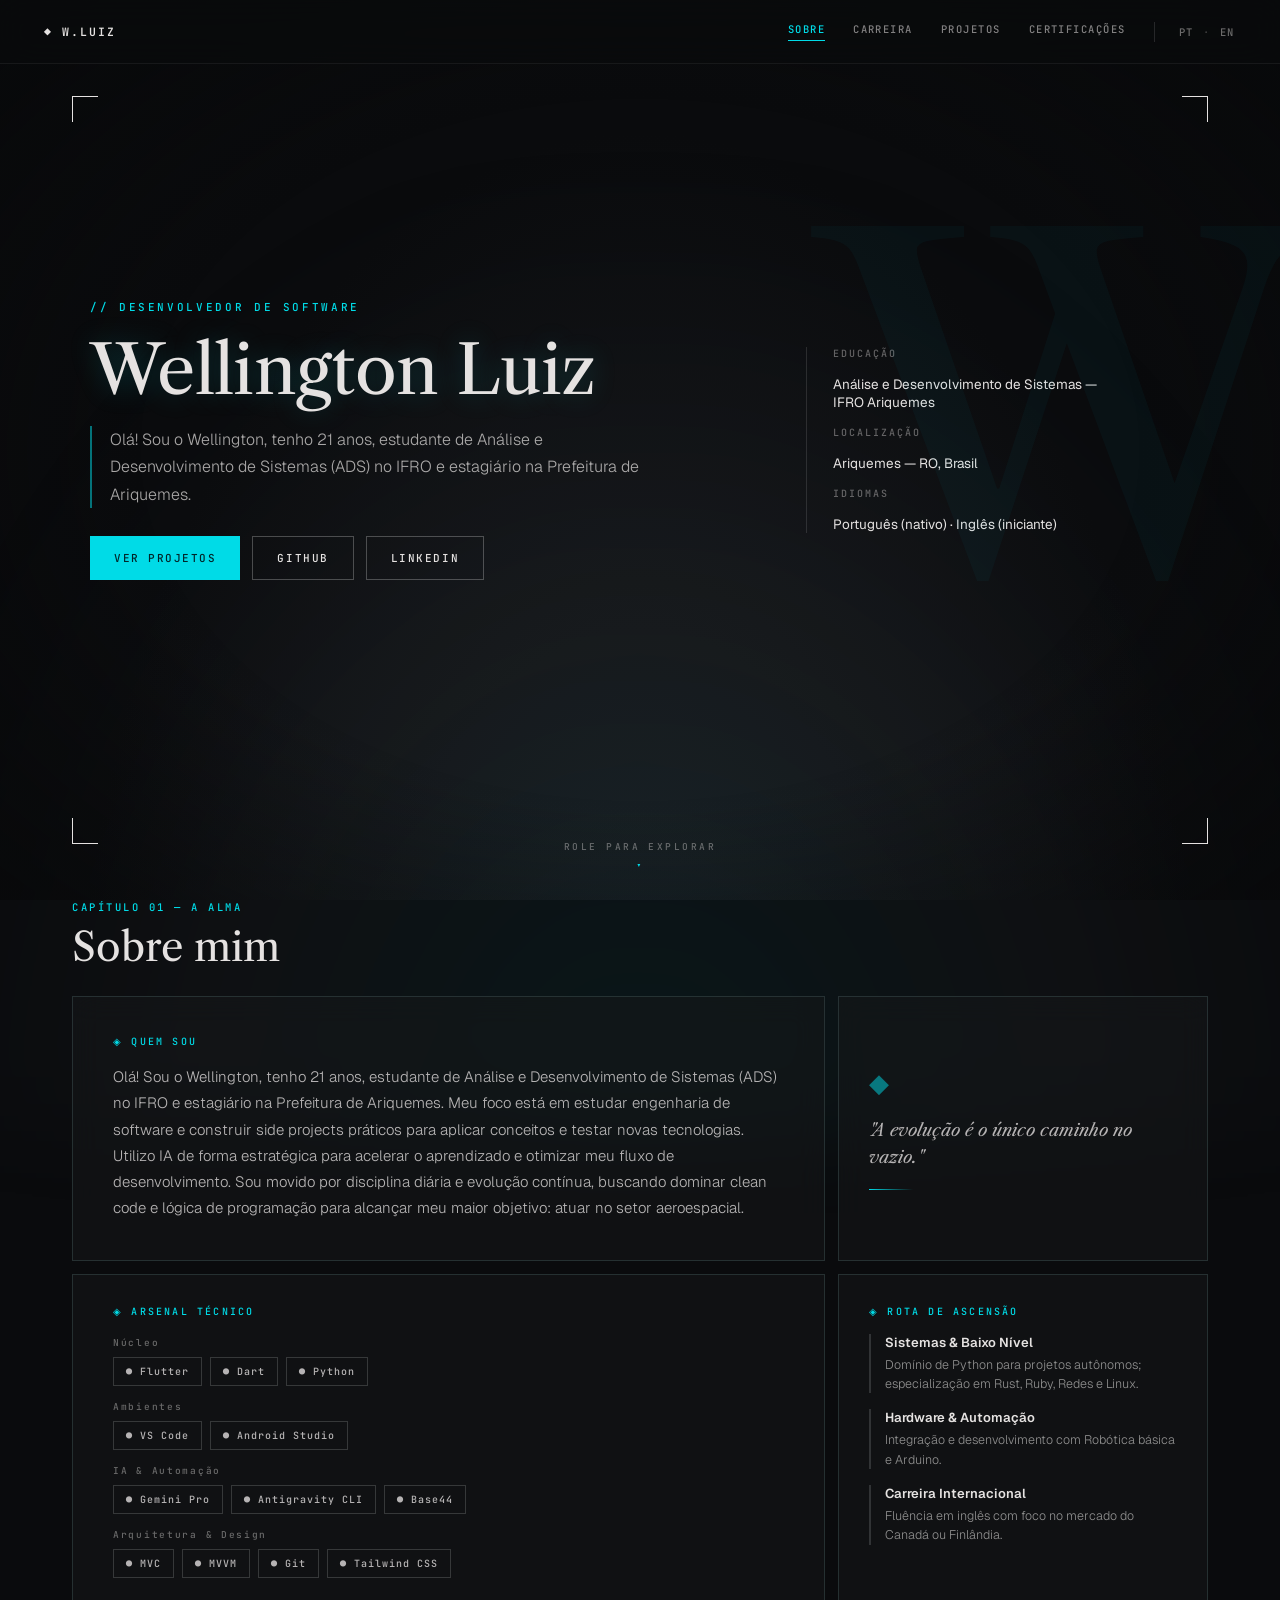
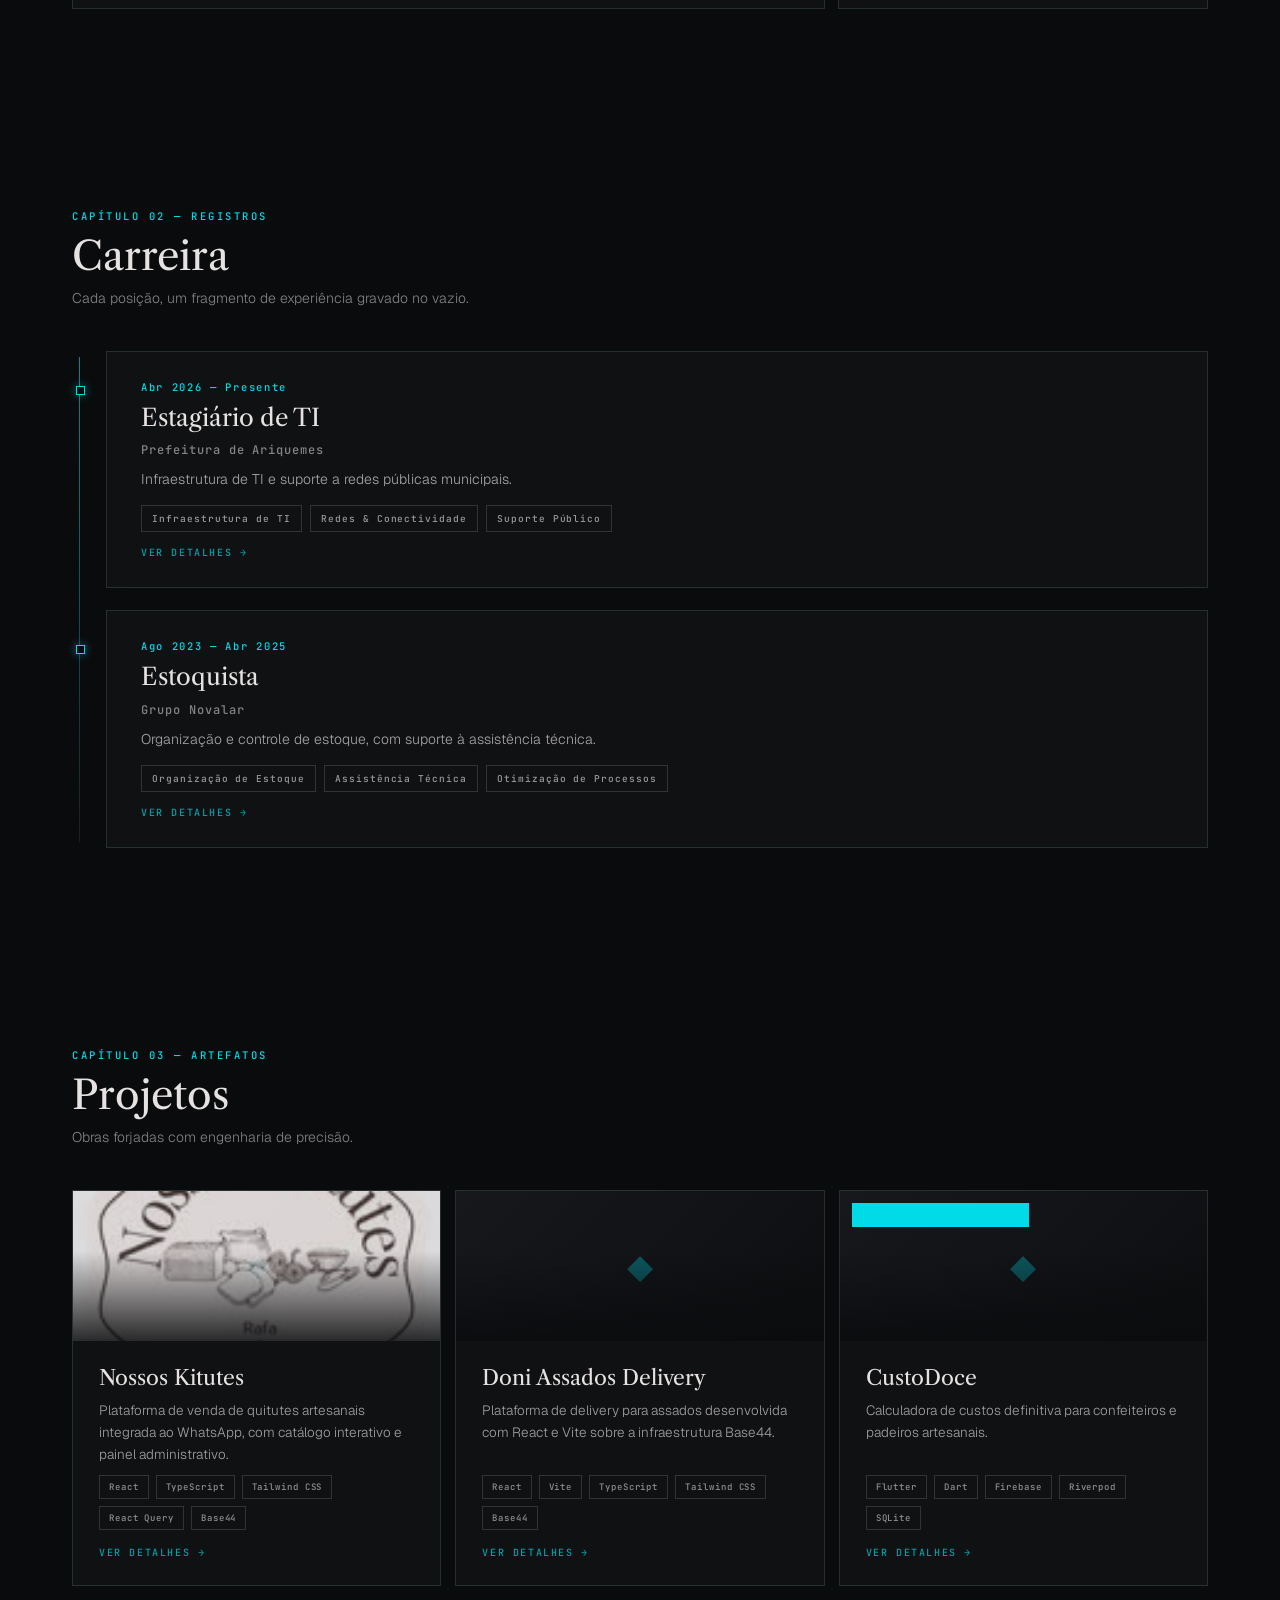
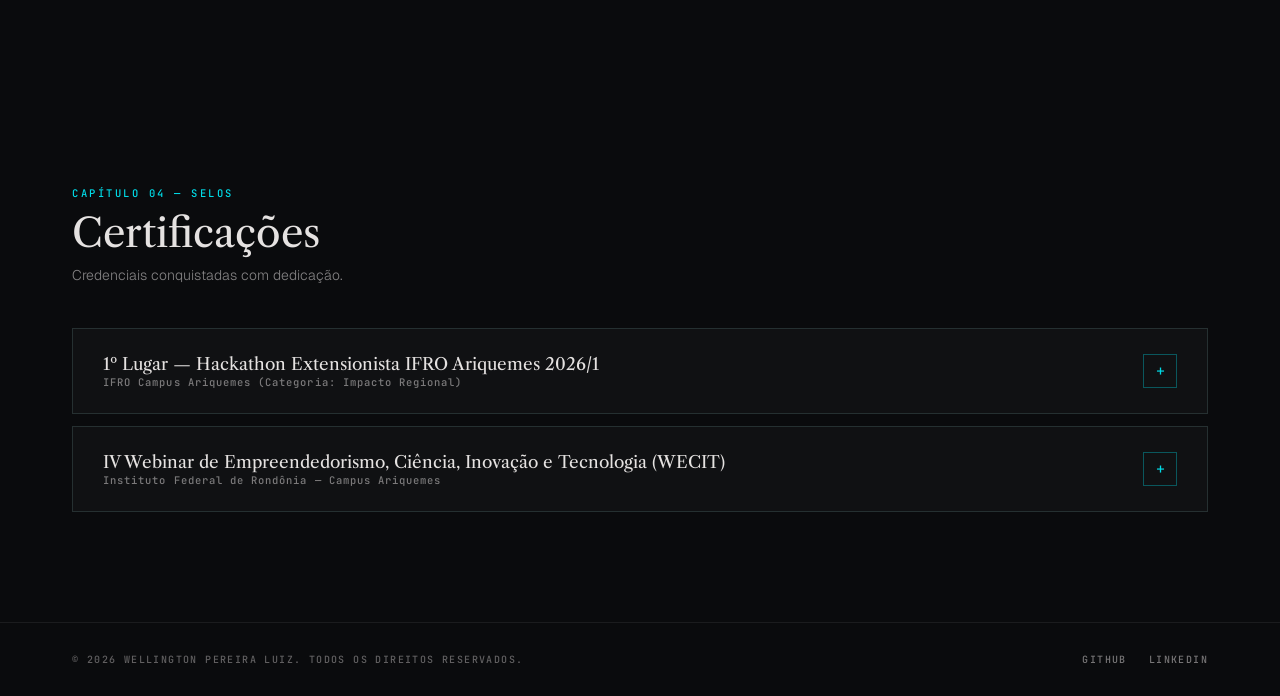
==== index.html @ 0a5db2ce "Add portfolio site" ====
<!DOCTYPE html>
<html lang="pt-BR">
<head>
<meta charset="UTF-8">
<meta name="viewport" content="width=device-width, initial-scale=1.0">
<title>Wellington Luiz — Desenvolvedor de Software</title>
<meta name="description" content="Portfólio de Wellington Luiz, desenvolvedor de software.">
<link rel="icon" href="data:,">
<link rel="preconnect" href="https://fonts.googleapis.com">
<link rel="preconnect" href="https://fonts.gstatic.com" crossorigin>
<link href="https://fonts.googleapis.com/css2?family=Libre+Caslon+Text:ital,wght@0,400;0,700;1,400&family=Geist:wght@300;400;500;600&family=JetBrains+Mono:wght@400;500;600&display=swap" rel="stylesheet">
<link rel="stylesheet" href="css/style.css">
</head>
<body>

<!-- atmospheric fixed layers -->
<div class="bg-base" aria-hidden="true"></div>
<div class="bg-fog" id="fogLayer" aria-hidden="true"></div>
<div class="bg-embers" id="embersLayer" aria-hidden="true"></div>
<div class="bg-vignette" aria-hidden="true"></div>

<!-- app root: navbar + sections + footer, rebuilt on lang/data change -->
<div id="app"></div>

<!-- modal (rendered on demand) -->
<div id="modalRoot"></div>

<!-- forge admin overlay (rendered when #forge route is active) -->
<div id="forgeRoot"></div>

<!-- toast -->
<div id="toastRoot"></div>

<script src="js/app.js"></script>
</body>
</html>
---- css/style.css ----
:root {
  --bg: #0a0b0d;
  --bg-alt: #1b1e22;
  --panel: rgba(22, 24, 27, .55);
  --panel-border: rgba(58, 73, 75, .55);
  --text: #e5e2e1;
  --cyan: #00dbe7;
  --cyan-light: #74f5ff;
  --cyan-ink: #00262a;
  --pink: #ff4a8d;
  --font-serif: 'Libre Caslon Text', serif;
  --font-sans: 'Geist', system-ui, sans-serif;
  --font-mono: 'JetBrains Mono', monospace;
}

* { box-sizing: border-box; }

html { background: var(--bg); }

body {
  margin: 0;
  background: var(--bg);
  font-family: var(--font-sans);
  color: var(--text);
  position: relative;
  min-height: 100vh;
  overflow-x: hidden;
}

a { color: var(--cyan); }
a:hover { color: var(--cyan-light); }

::selection { background: rgba(0, 219, 231, .25); }

::-webkit-scrollbar { width: 10px; }
::-webkit-scrollbar-track { background: var(--bg); }
::-webkit-scrollbar-thumb { background: #2a2d31; }
::-webkit-scrollbar-thumb:hover { background: var(--cyan); }

/* ── keyframes ── */
@keyframes emberRise {
  0% { transform: translateY(0); opacity: 0; }
  10% { opacity: .9; }
  100% { transform: translateY(-110vh); opacity: 0; }
}
@keyframes fogDrift {
  0% { transform: translateX(-4%); }
  100% { transform: translateX(4%); }
}
@keyframes bob {
  0%, 100% { transform: translateY(0); }
  50% { transform: translateY(7px); }
}
@keyframes overlayIn { from { opacity: 0; } to { opacity: 1; } }
@keyframes modalIn {
  0% { opacity: 0; transform: translateY(34px) scale(.965); filter: blur(10px); }
  100% { opacity: 1; transform: translateY(0) scale(1); filter: blur(0); }
}
@keyframes modalLineGrow { from { width: 0; } to { width: 64px; } }

@keyframes revealIn {
  from { opacity: 0; transform: translateY(38px) scale(.985); filter: blur(7px); }
  to { opacity: 1; transform: translateY(0) scale(1); filter: blur(0); }
}

/* ── atmospheric layers ── */
.bg-base {
  position: fixed; inset: 0; z-index: 0; pointer-events: none;
  background: radial-gradient(ellipse at 50% 120%, var(--bg-alt) 0%, var(--bg) 62%);
}
.bg-fog {
  position: fixed; left: -10%; right: -10%; bottom: -42%; height: 72%; z-index: 0;
  background: radial-gradient(ellipse at 50% 100%, rgba(0,219,231,.11) 0%, rgba(120,130,140,.09) 40%, transparent 75%);
  filter: blur(32px); pointer-events: none; opacity: .55;
  animation: fogDrift 15s ease-in-out infinite alternate;
  transition: transform 1.6s cubic-bezier(.22,1,.36,1), opacity 1.6s ease;
  will-change: transform;
}
.bg-fog.surge { transform: translateY(-46%) scaleY(1.5); }
.bg-embers { position: fixed; inset: 0; z-index: 0; pointer-events: none; }
.ember {
  position: absolute; bottom: -4px; border-radius: 50%; opacity: 0;
  animation-name: emberRise; animation-timing-function: linear; animation-iteration-count: infinite;
}
.bg-vignette {
  position: fixed; inset: 0; z-index: 0; pointer-events: none;
  background: radial-gradient(ellipse at 50% 50%, transparent 55%, rgba(6,7,8,.55) 100%);
}

/* ── navbar ── */
.navbar {
  position: fixed; top: 0; left: 0; right: 0; height: 64px; z-index: 40;
  display: flex; align-items: center; justify-content: space-between;
  padding: 0 44px; background: rgba(10,11,13,.65);
  backdrop-filter: blur(16px); -webkit-backdrop-filter: blur(16px);
  border-bottom: 1px solid rgba(255,255,255,.06);
}
.navbar-brand {
  display: flex; align-items: center; gap: 9px;
  font: 600 11.5px var(--font-mono); letter-spacing: .18em; color: var(--text); cursor: pointer;
  background: none; border: none; padding: 0;
}
.navbar-right { display: flex; align-items: center; gap: 28px; }
.navbar-nav { display: flex; align-items: center; gap: 28px; list-style: none; margin: 0; padding: 0; }
.navbar-nav a {
  cursor: pointer; font: 500 10.5px var(--font-mono); letter-spacing: .14em;
  text-decoration: none; padding-bottom: 4px; transition: color .3s ease;
  color: rgba(229,226,225,.55); border-bottom: 1px solid transparent;
  background: none; border-left: none; border-right: none; border-top: none;
}
.navbar-nav a.active { color: var(--cyan); border-bottom: 1px solid var(--cyan); }
.navbar-lang {
  display: flex; align-items: center; gap: 8px; font: 500 10.5px var(--font-mono);
  letter-spacing: .1em; border-left: 1px solid rgba(255,255,255,.12); padding-left: 22px;
}
.navbar-lang button {
  cursor: pointer; padding: 3px 2px; color: rgba(229,226,225,.45);
  background: none; border: none; font: 500 10.5px var(--font-mono); letter-spacing: .1em;
}
.navbar-lang button.active { color: var(--cyan); }
.navbar-lang span { color: rgba(229,226,225,.25); }

section { position: relative; z-index: 1; }

/* ── hero ── */
.hero {
  min-height: 100vh; display: flex; align-items: center; justify-content: center;
  gap: 70px; padding: 110px clamp(24px, 5vw, 72px) 130px; box-sizing: border-box;
  position: relative; flex-wrap: wrap;
}
.hero-watermark {
  position: absolute; top: 50%; right: -40px; transform: translateY(-58%);
  font: 400 460px/1 var(--font-serif); color: rgba(0,219,231,.035);
  pointer-events: none; user-select: none;
}
.corner { position: absolute; width: 26px; height: 26px; pointer-events: none; border-color: rgba(0,219,231,.35); }
.corner-tl { top: 96px; left: 72px; border-top: 1px solid; border-left: 1px solid; }
.corner-tr { top: 96px; right: 72px; border-top: 1px solid; border-right: 1px solid; }
.corner-bl { bottom: 56px; left: 72px; border-bottom: 1px solid; border-left: 1px solid; }
.corner-br { bottom: 56px; right: 72px; border-bottom: 1px solid; border-right: 1px solid; }

.hero-content {
  display: flex; align-items: center; gap: 56px; flex-wrap: wrap;
  width: 100%; max-width: 1100px; margin: 0 auto;
}
.hero-main { flex: 1 1 480px; min-width: min(480px, 100%); max-width: 660px; display: flex; flex-direction: column; gap: 20px; }
.hero-kicker { font: 500 11px var(--font-mono); letter-spacing: .24em; color: var(--cyan); }
.hero-name {
  font: 400 clamp(44px, 6vw, 68px)/1.06 var(--font-serif); color: var(--text);
  letter-spacing: -.01em; text-shadow: 0 0 28px rgba(0,219,231,.22);
}
.hero-bio {
  font: 300 16px/1.7 var(--font-sans); color: rgba(229,226,225,.72);
  border-left: 2px solid rgba(0,219,231,.5); padding-left: 18px; max-width: 560px;
}
.hero-cta { display: flex; gap: 12px; margin-top: 8px; flex-wrap: wrap; }
.btn-solid {
  cursor: pointer; font: 500 11px var(--font-mono); letter-spacing: .14em;
  color: var(--cyan-ink); background: var(--cyan); padding: 14px 24px;
  transition: box-shadow .3s ease; border: none;
}
.btn-solid:hover { box-shadow: 0 0 22px rgba(0,219,231,.45); }
.btn-outline {
  font: 500 11px var(--font-mono); letter-spacing: .14em; color: var(--text);
  border: 1px solid rgba(255,255,255,.25); padding: 14px 24px; text-decoration: none;
  transition: border-color .3s ease, color .3s ease; display: inline-block;
}
.btn-outline:hover { border-color: var(--cyan); color: var(--cyan); }

.hero-panel {
  flex: 1 1 240px; min-width: 240px; max-width: 320px; display: flex; flex-direction: column;
  gap: 15px; border-left: 1px solid rgba(255,255,255,.12); padding-left: 26px;
}
.hero-panel-label { font: 500 10px var(--font-mono); letter-spacing: .2em; color: rgba(229,226,225,.4); }
.hero-panel-value { font: 400 13.5px var(--font-sans); color: var(--text); }

.scroll-hint {
  position: absolute; bottom: 28px; left: 50%; transform: translateX(-50%);
  display: flex; flex-direction: column; align-items: center; gap: 6px;
  font: 500 9.5px var(--font-mono); letter-spacing: .26em; color: rgba(229,226,225,.4);
}
.scroll-hint .arrow { color: var(--cyan); animation: bob 2.2s ease-in-out infinite; }

/* ── section headers ── */
.section-inner { padding: 90px 72px 110px; max-width: 1280px; margin: 0 auto; box-sizing: border-box; }
.about-inner { padding: 0 72px 110px; max-width: 1280px; margin: 0 auto; box-sizing: border-box; }
.section-head { margin-bottom: 44px; display: flex; flex-direction: column; gap: 10px; }
.about-head { margin-bottom: 26px; display: flex; flex-direction: column; gap: 10px; }
.section-kicker { font: 500 10.5px var(--font-mono); letter-spacing: .24em; color: var(--cyan); }
.section-title { font: 400 40px/1.15 var(--font-serif); color: var(--text); }
.section-sub { font: 300 14px var(--font-sans); color: rgba(229,226,225,.55); }

/* ── about bento ── */
.bento {
  display: grid; grid-template-columns: repeat(3, 1fr); grid-auto-rows: auto; gap: 13px;
}
.card {
  background: var(--panel); backdrop-filter: blur(14px); border: 1px solid var(--panel-border);
  transition: border-color .4s ease;
}
.card:hover { border-color: rgba(0,219,231,.5); }
.card-bio { grid-column: 1 / 3; grid-row: 1 / 3; padding: 38px 40px; display: flex; flex-direction: column; gap: 16px; }
.card-quote { grid-row: 1 / 3; padding: 28px 30px; display: flex; flex-direction: column; justify-content: center; gap: 18px; }
.card-stack { grid-column: 1 / 3; padding: 30px 40px; display: flex; flex-direction: column; gap: 18px; }
.card-roadmap { padding: 30px; display: flex; flex-direction: column; gap: 16px; }
.card-label { font: 500 10px var(--font-mono); letter-spacing: .22em; color: var(--cyan); }
.card-bio-text { font: 300 15px/1.75 var(--font-sans); color: rgba(229,226,225,.78); }
.quote-mark { font: 400 26px var(--font-serif); color: rgba(0,219,231,.5); }
.quote-text { font: italic 400 17px/1.6 var(--font-serif); color: rgba(229,226,225,.78); }
.quote-line { width: 44px; height: 1px; background: linear-gradient(90deg, var(--cyan), transparent); }

.stack-groups { display: flex; flex-direction: column; gap: 14px; }
.stack-group { display: flex; flex-direction: column; gap: 8px; }
.stack-group-title { font: 500 9.5px var(--font-mono); letter-spacing: .18em; color: rgba(229,226,225,.42); }
.stack-items { display: flex; flex-wrap: wrap; gap: 8px; }
.stack-chip {
  font: 500 10px var(--font-mono); letter-spacing: .1em; color: rgba(229,226,225,.78);
  border: 1px solid rgba(255,255,255,.16); padding: 7px 12px; transition: border-color .3s ease, color .3s ease;
}
.stack-chip:hover { border-color: var(--cyan); color: var(--cyan); }

.roadmap-item { border-left: 2px solid rgba(255,255,255,.14); padding-left: 14px; display: flex; flex-direction: column; gap: 4px; }
.roadmap-title { font: 600 13px var(--font-sans); color: var(--text); }
.roadmap-desc { font: 300 12.5px/1.55 var(--font-sans); color: rgba(229,226,225,.6); }

/* ── carreira ── */
.timeline { position: relative; padding-left: 34px; display: flex; flex-direction: column; gap: 22px; }
.timeline-line {
  position: absolute; left: 7px; top: 6px; bottom: 6px; width: 1px;
  background: linear-gradient(to bottom, rgba(0,219,231,.6), rgba(255,255,255,.08));
}
.job-card {
  position: relative; cursor: pointer; background: var(--panel); backdrop-filter: blur(14px);
  border: 1px solid var(--panel-border); padding: 28px 34px; display: flex; flex-direction: column; gap: 10px;
  transition: border-color .4s ease, transform .4s ease;
}
.job-card:hover { border-color: rgba(0,219,231,.6); transform: translateX(6px); }
.job-dot {
  position: absolute; left: -31px; top: 34px; width: 9px; height: 9px; background: var(--bg);
  border: 1px solid var(--cyan); box-shadow: 0 0 10px rgba(0,219,231,.5);
}
.job-period { font: 500 10.5px var(--font-mono); letter-spacing: .16em; color: var(--cyan); }
.job-role { font: 400 24px/1.2 var(--font-serif); color: var(--text); }
.job-company { font: 500 12px var(--font-mono); letter-spacing: .08em; color: rgba(229,226,225,.55); }
.job-short { font: 300 14px/1.65 var(--font-sans); color: rgba(229,226,225,.7); max-width: 720px; }
.chip-row { display: flex; flex-wrap: wrap; gap: 8px; margin-top: 4px; }
.chip {
  font: 500 9.5px var(--font-mono); letter-spacing: .1em; color: rgba(229,226,225,.65);
  border: 1px solid rgba(255,255,255,.14); padding: 6px 10px;
}
.view-details { font: 500 10px var(--font-mono); letter-spacing: .16em; color: rgba(0,219,231,.7); margin-top: 4px; }

/* ── projetos ── */
.project-grid { display: grid; grid-template-columns: repeat(auto-fit, minmax(300px, 1fr)); gap: 14px; }
.project-card {
  cursor: pointer; background: var(--panel); backdrop-filter: blur(14px); border: 1px solid var(--panel-border);
  display: flex; flex-direction: column; overflow: hidden; transition: border-color .4s ease, transform .4s ease;
}
.project-card:hover { border-color: rgba(0,219,231,.6); transform: translateY(-5px); }
.project-banner {
  position: relative; height: 150px; overflow: hidden;
  background: linear-gradient(135deg, #16181c 0%, #0d0e10 100%);
}
.project-banner-glyph {
  position: absolute; inset: 0; display: flex; align-items: center; justify-content: center;
  font: 400 34px var(--font-serif); color: rgba(0,219,231,.35);
}
.project-banner img { position: absolute; inset: 0; width: 100%; height: 100%; object-fit: cover; opacity: .85; filter: saturate(.85); }
.project-banner-shade { position: absolute; inset: 0; background: linear-gradient(to top, rgba(10,11,13,.85), transparent 60%); }
.project-badge {
  position: absolute; top: 12px; left: 12px; font: 600 9px var(--font-mono); letter-spacing: .14em;
  color: var(--cyan-ink); background: var(--cyan); padding: 6px 10px;
}
.project-body { padding: 24px 26px 26px; display: flex; flex-direction: column; gap: 10px; flex: 1; }
.project-title { font: 400 21px/1.2 var(--font-serif); color: var(--text); }
.project-short { font: 300 13.5px/1.6 var(--font-sans); color: rgba(229,226,225,.68); flex: 1; }
.project-tags { display: flex; flex-wrap: wrap; gap: 7px; }
.tag { font: 500 9px var(--font-mono); letter-spacing: .1em; color: rgba(229,226,225,.6); border: 1px solid rgba(255,255,255,.14); padding: 5px 9px; }
.project-body .view-details { margin-top: 6px; }

/* ── certificações ── */
.cert-list { display: flex; flex-direction: column; gap: 12px; }
.cert-card {
  position: relative; background: var(--panel); backdrop-filter: blur(14px);
  transition: border-color .5s ease, box-shadow .5s ease;
  border: 1px solid var(--panel-border);
}
.cert-card:hover { border-color: rgba(0,219,231,.5); }
.cert-card.open { border-color: rgba(0,219,231,.4); box-shadow: 0 0 26px rgba(0,219,231,.06); }
.cert-topline {
  position: absolute; top: 0; left: 0; right: 0; height: 1px;
  background: linear-gradient(90deg, transparent, rgba(0,219,231,.7), transparent);
  transition: opacity .6s ease; opacity: 0;
}
.cert-card.open .cert-topline { opacity: 1; }
.cert-head { cursor: pointer; display: flex; align-items: center; justify-content: space-between; gap: 20px; padding: 24px 30px; }
.cert-name { font: 400 17px/1.3 var(--font-serif); color: var(--text); transition: color .4s ease; }
.cert-card.open .cert-name { color: var(--cyan-light); }
.cert-issuer { font: 500 10.5px var(--font-mono); letter-spacing: .1em; color: rgba(229,226,225,.5); }
.cert-chev {
  flex: none; width: 34px; height: 34px; display: flex; align-items: center; justify-content: center;
  border: 1px solid rgba(0,219,231,.35); font: 400 15px var(--font-mono); color: var(--cyan);
  transition: transform .55s cubic-bezier(.22,1,.36,1), background .4s ease, box-shadow .4s ease;
}
.cert-card.open .cert-chev { transform: rotate(135deg); background: rgba(0,219,231,.14); box-shadow: 0 0 14px rgba(0,219,231,.3); }
.cert-collapse { overflow: hidden; max-height: 0; transition: max-height 1.15s cubic-bezier(.16,1,.3,1); }
.cert-body {
  padding: 2px 30px 24px; display: flex; flex-direction: column; gap: 14px;
  opacity: 0; transform: translateY(-22px); filter: blur(6px);
  transition: opacity .9s ease .3s, transform .9s cubic-bezier(.22,1,.36,1) .3s, filter .9s ease .3s;
}
.cert-card.open .cert-body { opacity: 1; transform: translateY(0); filter: blur(0); }
.cert-line {
  height: 1px; width: 0%; background: linear-gradient(90deg, rgba(0,219,231,.45), transparent);
  transition: width 1.2s cubic-bezier(.22,1,.36,1) .35s;
}
.cert-card.open .cert-line { width: 100%; }
.cert-desc { font: 300 13.5px/1.7 var(--font-sans); color: rgba(229,226,225,.72); max-width: 760px; }
.cert-metas {
  display: grid; grid-template-columns: repeat(auto-fit, minmax(160px, 1fr)); gap: 12px;
  border-top: 1px solid rgba(255,255,255,.08); padding-top: 14px;
}
.cert-meta { display: flex; flex-direction: column; gap: 4px; }
.cert-meta-label { font: 500 9px var(--font-mono); letter-spacing: .18em; color: rgba(229,226,225,.4); }
.cert-meta-value { font: 400 13px var(--font-sans); color: var(--text); }
.cert-links { display: flex; flex-wrap: wrap; gap: 10px; }
.cert-link {
  font: 500 10px var(--font-mono); letter-spacing: .12em; color: var(--text);
  border: 1px solid rgba(255,255,255,.22); padding: 10px 16px; text-decoration: none;
  transition: border-color .3s ease, color .3s ease;
}
.cert-link:hover { border-color: var(--cyan); color: var(--cyan); }

/* ── footer ── */
.site-footer {
  position: relative; z-index: 1; border-top: 1px solid rgba(255,255,255,.07);
  padding: 30px 72px; display: flex; align-items: center; justify-content: space-between;
  flex-wrap: wrap; gap: 14px;
}
.footer-copy { font: 500 10px var(--font-mono); letter-spacing: .14em; color: rgba(229,226,225,.4); }
.footer-links { display: flex; gap: 22px; }
.footer-links a { font: 500 10px var(--font-mono); letter-spacing: .14em; color: rgba(229,226,225,.5); text-decoration: none; }
.footer-links a:hover { color: var(--cyan); }

/* ── data-reveal ── */
[data-reveal] { opacity: 0; transform: translateY(38px) scale(.985); filter: blur(7px); }
[data-reveal].revealed-instant { opacity: 1; transform: none; filter: none; }
[data-reveal].revealed {
  opacity: 1; transform: translateY(0) scale(1); filter: blur(0);
  transition: opacity 1s ease var(--rv-delay, 0ms), transform 1.1s cubic-bezier(.22,1,.36,1) var(--rv-delay, 0ms), filter 1s ease var(--rv-delay, 0ms);
}

/* ── modal ── */
.modal-overlay {
  position: fixed; inset: 0; z-index: 60; background: rgba(5,6,7,.82);
  backdrop-filter: blur(10px); display: flex; align-items: center; justify-content: center;
  padding: 40px; animation: overlayIn .45s ease both;
}
.modal-box {
  position: relative; width: 640px; max-width: 92vw; max-height: 82vh; overflow: auto;
  background: linear-gradient(to bottom, #12151a 0%, #0e1013 100%); border: 1px solid rgba(0,219,231,.35);
  box-shadow: 0 30px 80px rgba(0,0,0,.6), 0 0 60px rgba(0,219,231,.08);
  padding: 44px 48px; display: flex; flex-direction: column; gap: 18px;
  animation: modalIn .55s cubic-bezier(.22,1,.36,1) both;
}
.modal-topline { position: absolute; top: 0; left: 0; right: 0; height: 1px; background: linear-gradient(90deg, transparent, rgba(0,219,231,.7), transparent); }
.modal-corner { position: absolute; width: 18px; height: 18px; pointer-events: none; border-color: rgba(0,219,231,.4); }
.modal-corner-tl { top: 14px; left: 14px; border-top: 1px solid; border-left: 1px solid; }
.modal-corner-br { bottom: 14px; right: 14px; border-bottom: 1px solid; border-right: 1px solid; }
.modal-close {
  position: absolute; top: 14px; right: 14px; cursor: pointer; font: 500 10px var(--font-mono);
  letter-spacing: .14em; color: rgba(229,226,225,.5); border: 1px solid rgba(255,255,255,.14);
  padding: 8px 12px; display: flex; align-items: center; gap: 7px;
  transition: border-color .3s ease, color .3s ease, box-shadow .3s ease; background: rgba(10,11,13,.5);
}
.modal-close:hover { border-color: var(--cyan); color: var(--cyan); box-shadow: 0 0 14px rgba(0,219,231,.25); }
.modal-kicker { font: 500 10px var(--font-mono); letter-spacing: .22em; color: var(--cyan); }
.modal-title { font: 400 30px/1.15 var(--font-serif); color: var(--text); }
.modal-line { height: 1px; background: linear-gradient(90deg, var(--cyan), transparent); animation: modalLineGrow .9s cubic-bezier(.22,1,.36,1) .25s both; }
.modal-sub { font: 500 12px var(--font-mono); letter-spacing: .1em; color: rgba(229,226,225,.55); }
.modal-chips { display: flex; flex-wrap: wrap; gap: 8px; }
.modal-desc { font: 300 14.5px/1.75 var(--font-sans); color: rgba(229,226,225,.75); }
.modal-links { display: flex; flex-wrap: wrap; gap: 12px; margin-top: 6px; }
.modal-link {
  font: 500 10.5px var(--font-mono); letter-spacing: .14em; text-decoration: none; padding: 13px 22px;
  transition: box-shadow .3s ease, border-color .3s ease, color .3s ease;
}
.modal-link:hover { box-shadow: 0 0 20px rgba(0,219,231,.35); border-color: var(--cyan) !important; }
.modal-link.primary { color: var(--cyan-ink); background: var(--cyan); border: 1px solid var(--cyan); }
.modal-link.secondary { color: var(--text); background: transparent; border: 1px solid rgba(255,255,255,.25); }

/* ── forge ── */
.forge-overlay { position: fixed; inset: 0; z-index: 100; background: var(--bg); overflow: auto; }
.forge-gate {
  min-height: 100vh; display: flex; align-items: center; justify-content: center;
  background: radial-gradient(ellipse at 50% 120%, var(--bg-alt) 0%, var(--bg) 62%);
}
.forge-gate-box {
  width: 380px; background: rgba(22,24,27,.7); backdrop-filter: blur(16px);
  border: 1px solid rgba(0,219,231,.4); padding: 44px 40px; display: flex; flex-direction: column; gap: 18px;
  box-shadow: 0 0 40px rgba(0,219,231,.08);
}
.forge-kicker { font: 500 11px var(--font-mono); letter-spacing: .28em; color: var(--cyan); }
.forge-title { font: 400 24px var(--font-serif); color: var(--text); }
.forge-hint { font: 300 12.5px/1.6 var(--font-sans); color: rgba(229,226,225,.55); }
.forge-input, .forge-textarea {
  background: #131518; border: 1px solid rgba(255,255,255,.18); color: var(--text);
  padding: 13px 14px; font: 500 13px var(--font-mono); outline: none; width: 100%; box-sizing: border-box;
}
.forge-error { font: 500 11px var(--font-mono); color: var(--pink); }
.forge-btn-solid {
  cursor: pointer; text-align: center; font: 500 11px var(--font-mono); letter-spacing: .16em;
  color: var(--cyan-ink); background: var(--cyan); padding: 13px; border: none;
}
.forge-btn-solid:hover { box-shadow: 0 0 18px rgba(0,219,231,.45); }
.forge-btn-ghost {
  cursor: pointer; text-align: center; font: 500 10px var(--font-mono); letter-spacing: .14em;
  color: rgba(229,226,225,.45); background: none; border: none;
}
.forge-btn-ghost:hover { color: var(--text); }

.forge-panel { max-width: 1080px; margin: 0 auto; padding: 40px 44px 100px; display: flex; flex-direction: column; gap: 28px; }
.forge-panel-head {
  display: flex; align-items: center; justify-content: space-between; flex-wrap: wrap; gap: 16px;
  border-bottom: 1px solid rgba(255,255,255,.1); padding-bottom: 22px;
}
.forge-panel-title { font: 400 28px var(--font-serif); color: var(--text); }
.forge-actions { display: flex; gap: 10px; flex-wrap: wrap; }
.forge-btn {
  cursor: pointer; font: 500 10.5px var(--font-mono); letter-spacing: .14em; padding: 12px 18px; border: none;
}
.forge-btn-primary { color: var(--cyan-ink); background: var(--cyan); }
.forge-btn-primary:hover { box-shadow: 0 0 16px rgba(0,219,231,.45); }
.forge-btn-outline { color: var(--text); background: none; border: 1px solid rgba(255,255,255,.25); }
.forge-btn-outline:hover { border-color: var(--cyan); color: var(--cyan); }
.forge-btn-danger { color: var(--pink); background: none; border: 1px solid rgba(255,74,141,.4); }
.forge-btn-danger:hover { background: rgba(255,74,141,.1); }
.forge-btn-muted { color: rgba(229,226,225,.55); background: none; border: 1px solid rgba(255,255,255,.15); }
.forge-btn-muted:hover { color: var(--text); }
.forge-note { font: 300 13px/1.6 var(--font-sans); color: rgba(229,226,225,.55); max-width: 760px; }
.forge-note code { color: var(--cyan); font-family: var(--font-mono); }
.forge-section { display: flex; flex-direction: column; gap: 14px; }
.forge-section-title { font: 500 10.5px var(--font-mono); letter-spacing: .22em; color: var(--cyan); }
.forge-section-hint { font: 300 12px/1.5 var(--font-sans); color: rgba(229,226,225,.45); }
.forge-fields { display: grid; grid-template-columns: 1fr 1fr; gap: 14px; }
.forge-field { display: flex; flex-direction: column; gap: 6px; }
.forge-field-label { font: 500 9.5px var(--font-mono); letter-spacing: .16em; color: rgba(229,226,225,.45); }
.forge-field.span-full { grid-column: 1 / -1; }
.forge-field .forge-input { font: 400 13px var(--font-sans); }
.forge-field textarea.forge-input { font: 300 13px/1.6 var(--font-sans); resize: vertical; }
.forge-json { background: #131518; border: 1px solid rgba(255,255,255,.15); color: #c9e5e7; padding: 14px;
  font: 400 11.5px/1.6 var(--font-mono); outline: none; resize: vertical; width: 100%; box-sizing: border-box; white-space: pre; }
.forge-security { display: flex; flex-direction: column; gap: 10px; border-top: 1px solid rgba(255,255,255,.1); padding-top: 24px; }
.forge-security-row { display: flex; gap: 12px; align-items: center; flex-wrap: wrap; }
.forge-security-row .forge-input { width: 260px; font: 500 12.5px var(--font-mono); }

/* ── toast ── */
.toast {
  position: fixed; bottom: 26px; left: 50%; transform: translateX(-50%); z-index: 200;
  background: rgba(16,18,21,.95); border: 1px solid rgba(0,219,231,.5); color: var(--text);
  font: 500 11.5px var(--font-mono); letter-spacing: .08em; padding: 14px 22px;
  box-shadow: 0 0 24px rgba(0,219,231,.15); animation: overlayIn .3s ease both;
}

/* ── responsive ── */
@media (max-width: 720px) {
  .navbar { padding: 0 18px; }
  .navbar-nav { gap: 16px; }
  .hero { padding: 100px 20px 110px; }
  .corner-tl, .corner-tr { top: 76px; }
  .corner-tl, .corner-bl { left: 18px; }
  .corner-tr, .corner-br { right: 18px; }
  .section-inner, .about-inner { padding-left: 20px; padding-right: 20px; }
  .site-footer { padding: 26px 20px; }
  .modal-box { padding: 32px 26px; }
  .forge-fields { grid-template-columns: 1fr; }
}
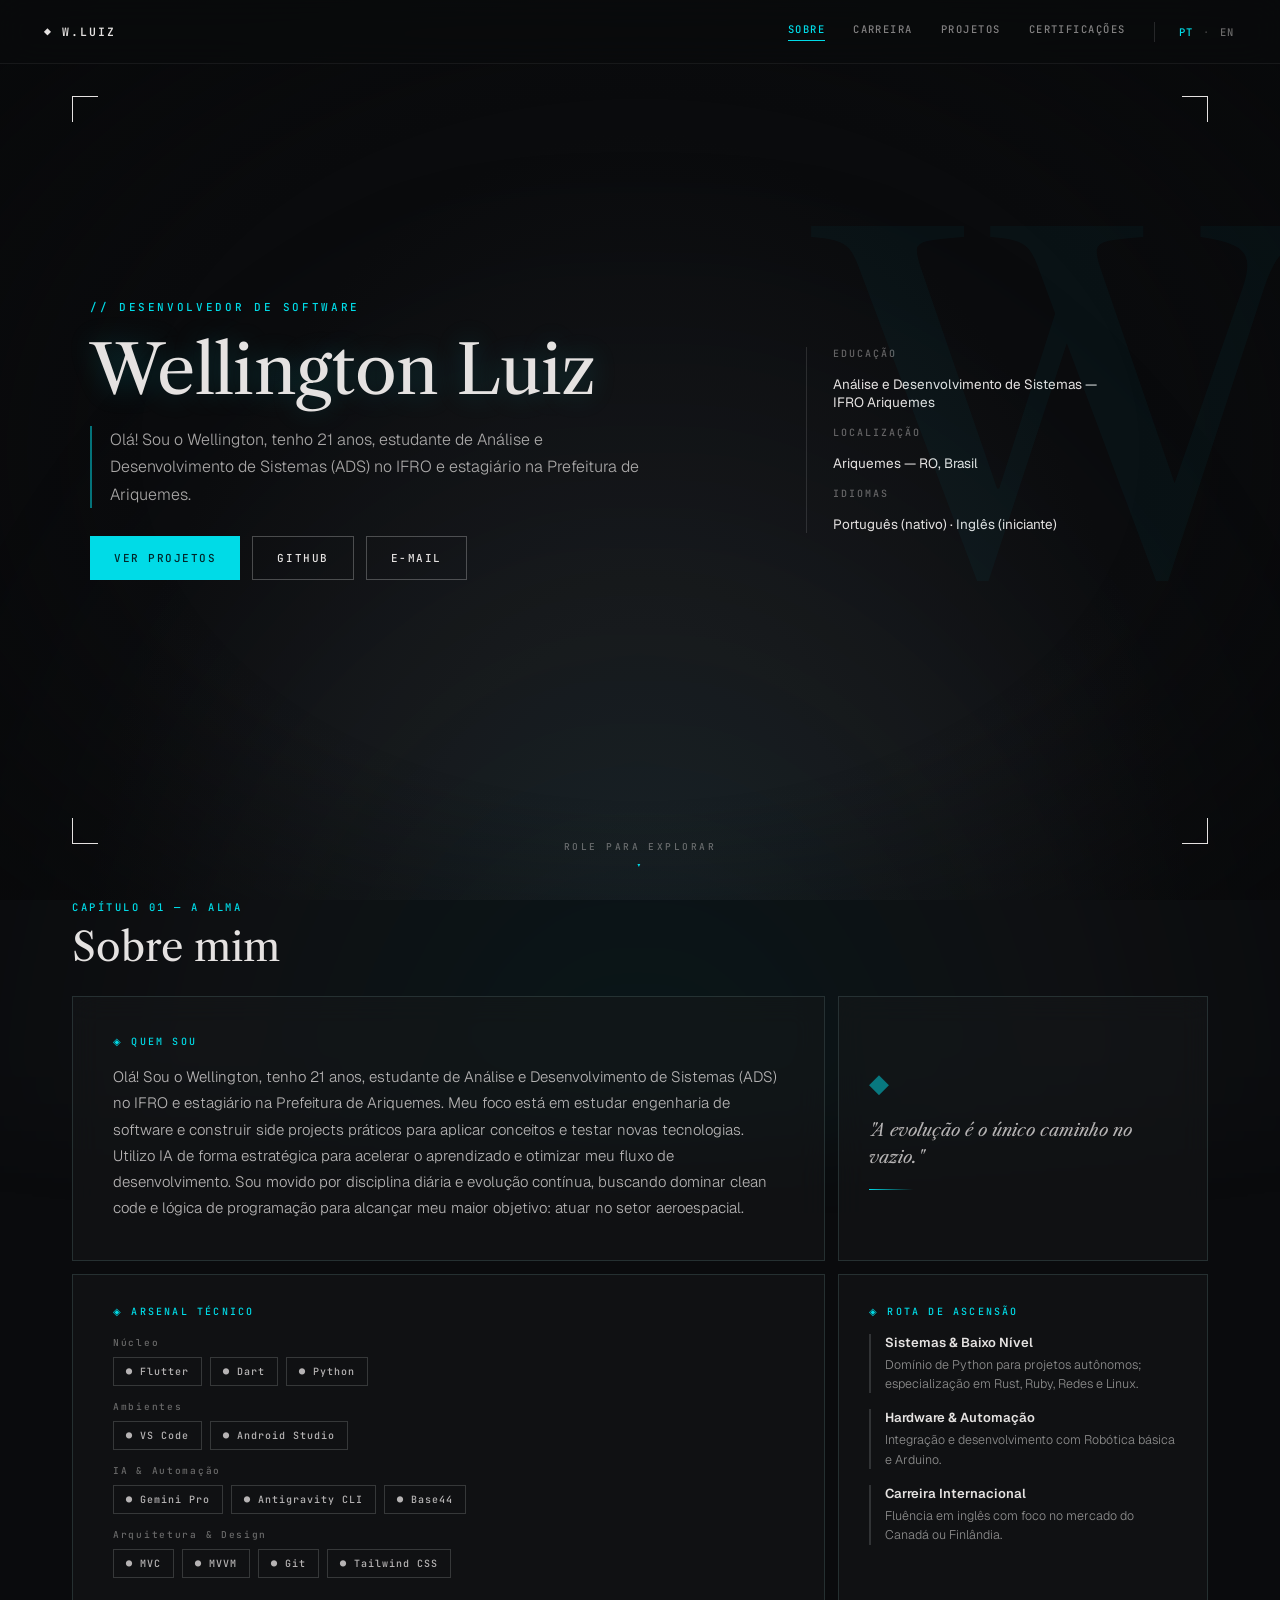
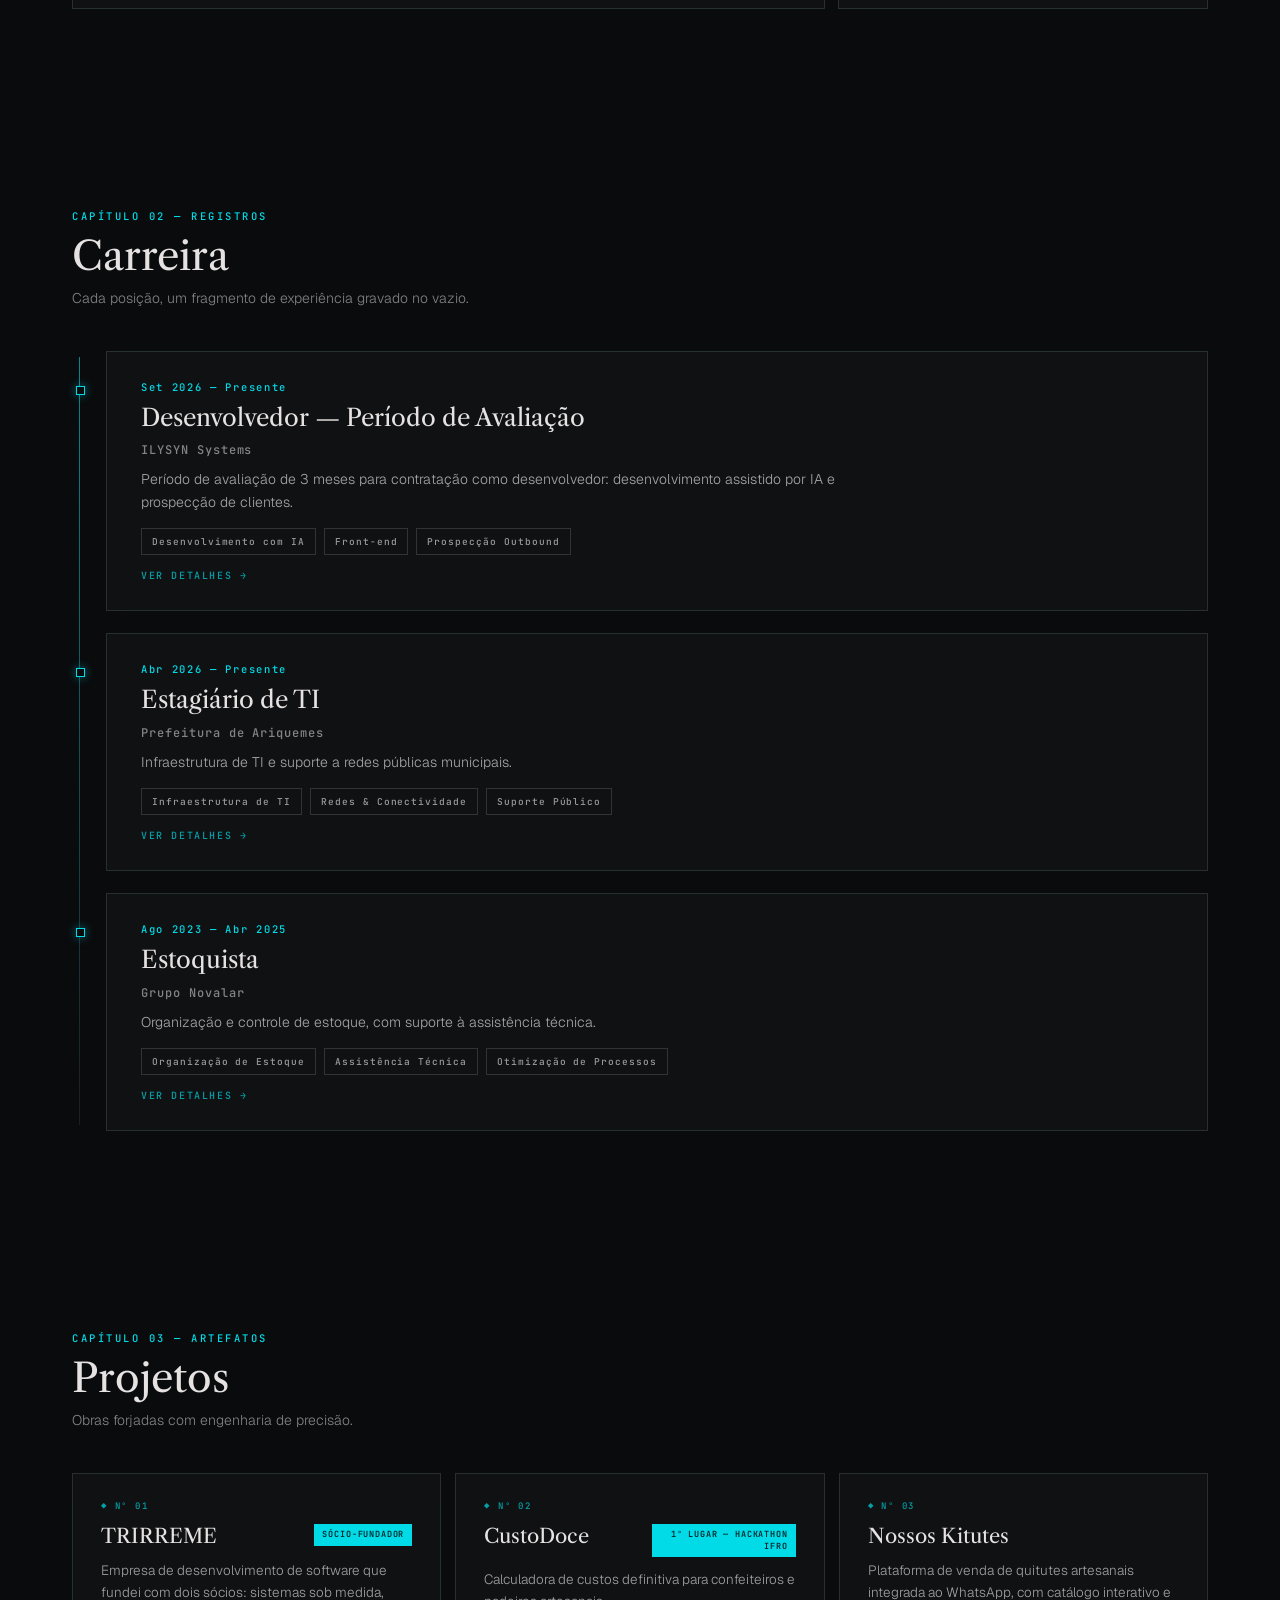
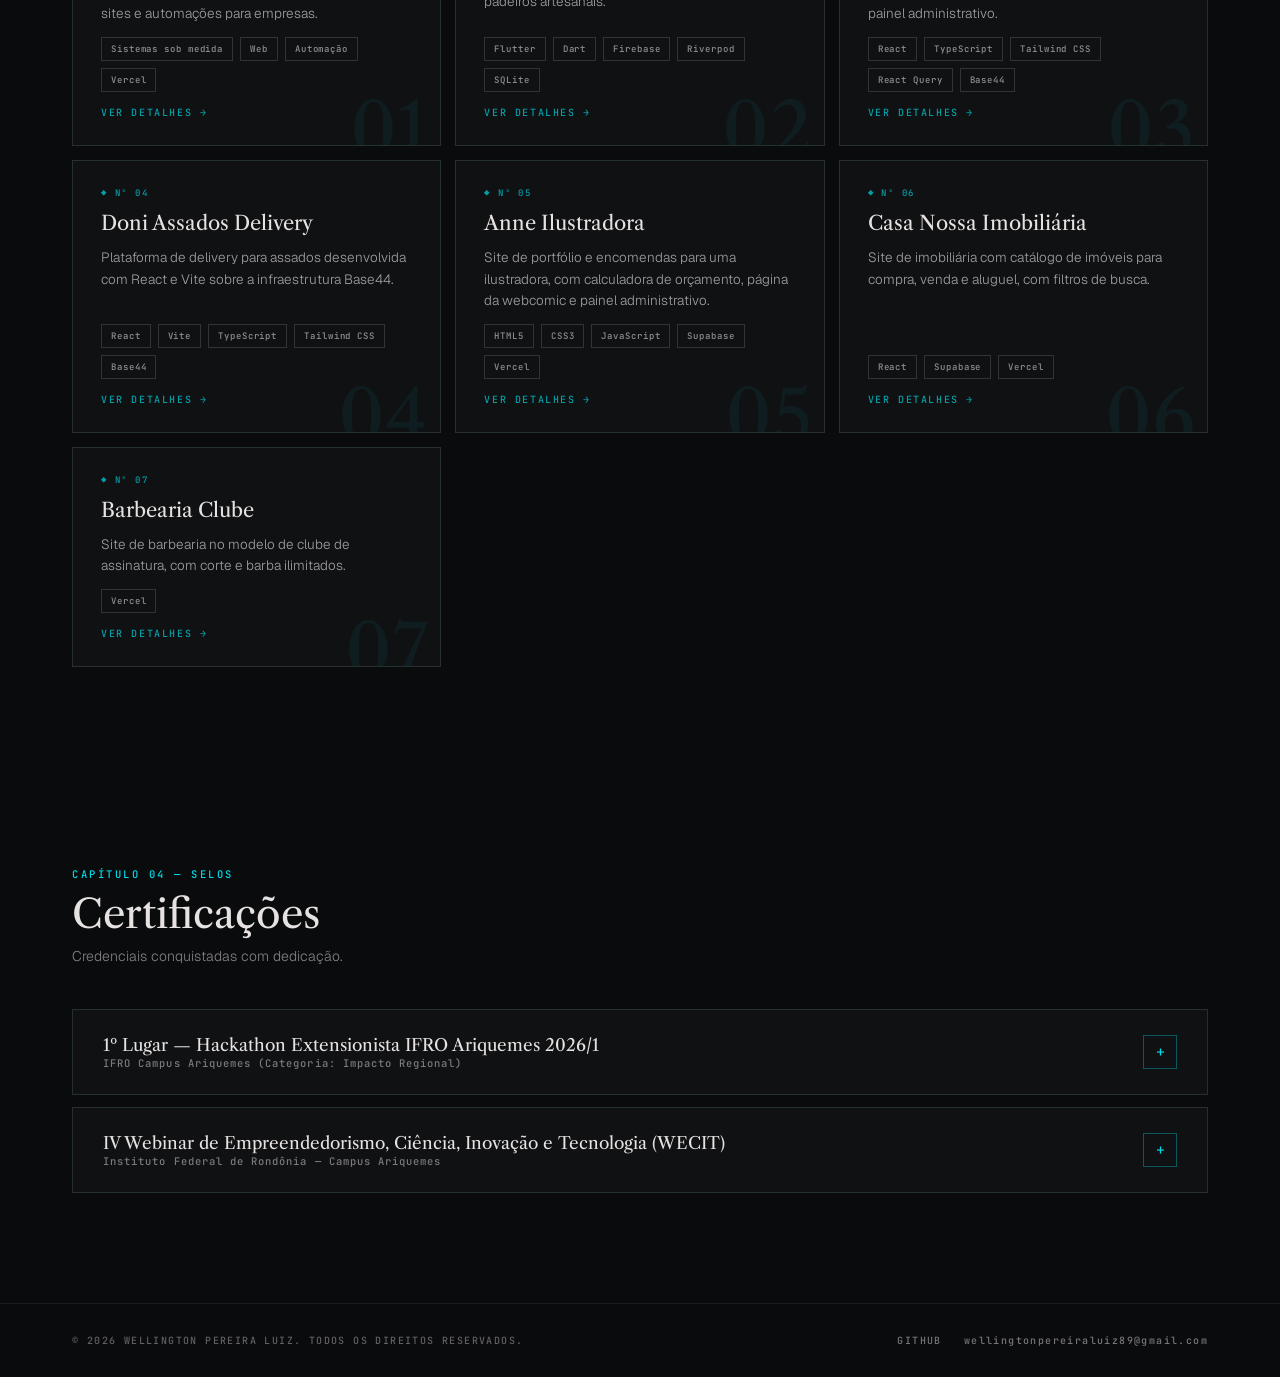
==== commit 97effe29: "Adiciona prévia de links, favicon e traduções que faltavam - Tags Open Graph e Twitter card com imag" ====
--- a/index.html
+++ b/index.html
@@ -4,8 +4,32 @@
 <meta charset="UTF-8">
 <meta name="viewport" content="width=device-width, initial-scale=1.0">
 <title>Wellington Luiz — Desenvolvedor de Software</title>
-<meta name="description" content="Portfólio de Wellington Luiz, desenvolvedor de software.">
-<link rel="icon" href="data:,">
+<meta name="description" content="Portfólio de Wellington Luiz, desenvolvedor de software em Ariquemes (RO): projetos, carreira e certificações.">
+<link rel="canonical" href="https://wellingtonpereiraluiz.github.io/portfolio/">
+<meta name="theme-color" content="#0a0b0d">
+
+<!-- link previews (LinkedIn, WhatsApp, X…) -->
+<meta property="og:type" content="website">
+<meta property="og:site_name" content="Wellington Luiz">
+<meta property="og:locale" content="pt_BR">
+<meta property="og:locale:alternate" content="en_US">
+<meta property="og:url" content="https://wellingtonpereiraluiz.github.io/portfolio/">
+<meta property="og:title" content="Wellington Luiz — Desenvolvedor de Software">
+<meta property="og:description" content="Estudante de ADS no IFRO e sócio-fundador da TRIRREME. Projetos, carreira e certificações.">
+<meta property="og:image" content="https://wellingtonpereiraluiz.github.io/portfolio/assets/og-image.jpg">
+<meta property="og:image:type" content="image/jpeg">
+<meta property="og:image:width" content="1200">
+<meta property="og:image:height" content="630">
+<meta property="og:image:alt" content="Wellington Luiz — Desenvolvedor de Software">
+<meta name="twitter:card" content="summary_large_image">
+<meta name="twitter:title" content="Wellington Luiz — Desenvolvedor de Software">
+<meta name="twitter:description" content="Estudante de ADS no IFRO e sócio-fundador da TRIRREME. Projetos, carreira e certificações.">
+<meta name="twitter:image" content="https://wellingtonpereiraluiz.github.io/portfolio/assets/og-image.jpg">
+<meta name="twitter:image:alt" content="Wellington Luiz — Desenvolvedor de Software">
+
+<link rel="icon" href="assets/favicon.svg" type="image/svg+xml">
+<link rel="icon" href="assets/favicon-32.png" type="image/png" sizes="32x32">
+<link rel="apple-touch-icon" href="assets/apple-touch-icon.png">
 <link rel="preconnect" href="https://fonts.googleapis.com">
 <link rel="preconnect" href="https://fonts.gstatic.com" crossorigin>
 <link href="https://fonts.googleapis.com/css2?family=Libre+Caslon+Text:ital,wght@0,400;0,700;1,400&family=Geist:wght@300;400;500;600&family=JetBrains+Mono:wght@400;500;600&display=swap" rel="stylesheet">
@@ -18,6 +42,20 @@
 <div class="bg-fog" id="fogLayer" aria-hidden="true"></div>
 <div class="bg-embers" id="embersLayer" aria-hidden="true"></div>
 <div class="bg-vignette" aria-hidden="true"></div>
+
+<!-- shown only when JavaScript is off; the full site is rendered by js/app.js -->
+<noscript>
+  <main class="noscript">
+    <p class="noscript-kicker">// DESENVOLVEDOR DE SOFTWARE</p>
+    <h1>Wellington Luiz</h1>
+    <p>Estudante de Análise e Desenvolvimento de Sistemas no IFRO, em Ariquemes (RO), e sócio-fundador da TRIRREME.</p>
+    <p>Ative o JavaScript para ver projetos, carreira e certificações.</p>
+    <p class="noscript-links">
+      <a href="https://github.com/WellingtonPereiraLuiz">GitHub</a>
+      <a href="mailto:wellingtonpereiraluiz89@gmail.com">wellingtonpereiraluiz89@gmail.com</a>
+    </p>
+  </main>
+</noscript>
 
 <!-- app root: navbar + sections + footer, rebuilt on lang/data change -->
 <div id="app"></div>
--- a/css/style.css
+++ b/css/style.css
@@ -127,6 +127,7 @@
   min-height: 100vh; display: flex; align-items: center; justify-content: center;
   gap: 70px; padding: 110px clamp(24px, 5vw, 72px) 130px; box-sizing: border-box;
   position: relative; flex-wrap: wrap;
+  overflow-x: clip; /* the oversized watermark bleeds past the right edge */
 }
 .hero-watermark {
   position: absolute; top: 50%; right: -40px; transform: translateY(-58%);
@@ -253,30 +254,34 @@
 /* ── projetos ── */
 .project-grid { display: grid; grid-template-columns: repeat(auto-fit, minmax(300px, 1fr)); gap: 14px; }
 .project-card {
-  cursor: pointer; background: var(--panel); backdrop-filter: blur(14px); border: 1px solid var(--panel-border);
-  display: flex; flex-direction: column; overflow: hidden; transition: border-color .4s ease, transform .4s ease;
+  position: relative; cursor: pointer; overflow: hidden;
+  background: var(--panel); backdrop-filter: blur(14px); border: 1px solid var(--panel-border);
+  padding: 26px 28px; display: flex; flex-direction: column; gap: 12px;
+  transition: border-color .4s ease, transform .4s ease;
 }
 .project-card:hover { border-color: rgba(0,219,231,.6); transform: translateY(-5px); }
-.project-banner {
-  position: relative; height: 150px; overflow: hidden;
-  background: linear-gradient(135deg, #16181c 0%, #0d0e10 100%);
-}
-.project-banner-glyph {
-  position: absolute; inset: 0; display: flex; align-items: center; justify-content: center;
-  font: 400 34px var(--font-serif); color: rgba(0,219,231,.35);
-}
-.project-banner img { position: absolute; inset: 0; width: 100%; height: 100%; object-fit: cover; opacity: .85; filter: saturate(.85); }
-.project-banner-shade { position: absolute; inset: 0; background: linear-gradient(to top, rgba(10,11,13,.85), transparent 60%); }
+.project-topline {
+  position: absolute; top: 0; left: 0; right: 0; height: 1px; opacity: 0;
+  background: linear-gradient(90deg, transparent, rgba(0,219,231,.7), transparent);
+  transition: opacity .5s ease;
+}
+.project-card:hover .project-topline { opacity: 1; }
+.project-index {
+  position: absolute; right: 12px; bottom: -22px; pointer-events: none; user-select: none;
+  font: 400 74px/1 var(--font-serif); color: rgba(0,219,231,.06);
+}
+.project-kicker { font: 500 9px var(--font-mono); letter-spacing: .2em; color: rgba(0,219,231,.7); }
+.project-head-row { display: flex; align-items: flex-start; justify-content: space-between; gap: 12px; }
+.project-title { font: 400 20px/1.2 var(--font-serif); color: var(--text); }
 .project-badge {
-  position: absolute; top: 12px; left: 12px; font: 600 9px var(--font-mono); letter-spacing: .14em;
-  color: var(--cyan-ink); background: var(--cyan); padding: 6px 10px;
-}
-.project-body { padding: 24px 26px 26px; display: flex; flex-direction: column; gap: 10px; flex: 1; }
-.project-title { font: 400 21px/1.2 var(--font-serif); color: var(--text); }
+  flex: none; max-width: 46%; text-align: right;
+  font: 600 8.5px/1.35 var(--font-mono); letter-spacing: .1em;
+  color: var(--cyan-ink); background: var(--cyan); padding: 5px 8px;
+}
 .project-short { font: 300 13.5px/1.6 var(--font-sans); color: rgba(229,226,225,.68); flex: 1; }
 .project-tags { display: flex; flex-wrap: wrap; gap: 7px; }
 .tag { font: 500 9px var(--font-mono); letter-spacing: .1em; color: rgba(229,226,225,.6); border: 1px solid rgba(255,255,255,.14); padding: 5px 9px; }
-.project-body .view-details { margin-top: 6px; }
+.project-card .view-details { margin-top: 2px; }
 
 /* ── certificações ── */
 .cert-list { display: flex; flex-direction: column; gap: 12px; }
@@ -338,7 +343,7 @@
   flex-wrap: wrap; gap: 14px;
 }
 .footer-copy { font: 500 10px var(--font-mono); letter-spacing: .14em; color: rgba(229,226,225,.4); }
-.footer-links { display: flex; gap: 22px; }
+.footer-links { display: flex; flex-wrap: wrap; gap: 12px 22px; }
 .footer-links a { font: 500 10px var(--font-mono); letter-spacing: .14em; color: rgba(229,226,225,.5); text-decoration: none; }
 .footer-links a:hover { color: var(--cyan); }
 
@@ -454,6 +459,19 @@
 .forge-security-row { display: flex; gap: 12px; align-items: center; flex-wrap: wrap; }
 .forge-security-row .forge-input { width: 260px; font: 500 12.5px var(--font-mono); }
 
+/* ── noscript fallback ── */
+.noscript {
+  position: relative; z-index: 1; max-width: 640px; margin: 0 auto; padding: 120px 20px;
+  display: flex; flex-direction: column; gap: 16px; font: 300 16px/1.7 var(--font-sans); color: rgba(229,226,225,.75);
+}
+.noscript h1 { margin: 0; font: 400 clamp(40px, 8vw, 64px)/1.06 var(--font-serif); color: var(--text); }
+.noscript p { margin: 0; }
+.noscript-kicker { font: 500 11px var(--font-mono); letter-spacing: .24em; color: var(--cyan); }
+.noscript-links { display: flex; flex-wrap: wrap; gap: 12px 22px; font: 500 12px var(--font-mono); }
+
+/* ── keyboard focus ── */
+:focus-visible { outline: 1px solid var(--cyan); outline-offset: 3px; }
+
 /* ── toast ── */
 .toast {
   position: fixed; bottom: 26px; left: 50%; transform: translateX(-50%); z-index: 200;
@@ -464,10 +482,18 @@
 
 /* ── responsive ── */
 @media (max-width: 720px) {
-  .navbar { padding: 0 18px; }
-  .navbar-nav { gap: 16px; }
-  .hero { padding: 100px 20px 110px; }
-  .corner-tl, .corner-tr { top: 76px; }
+  /* two rows: brand + PT/EN on top, section links below */
+  .navbar { height: auto; flex-wrap: wrap; padding: 0 18px; }
+  .navbar-brand { height: 52px; }
+  .navbar-right { display: contents; }
+  .navbar-nav {
+    order: 1; width: 100%; height: 40px; gap: 16px; justify-content: space-between;
+    overflow-x: auto; scrollbar-width: none; border-top: 1px solid rgba(255,255,255,.06);
+  }
+  .navbar-nav::-webkit-scrollbar { display: none; }
+  .navbar-nav a { flex: none; }
+  .hero { padding: 124px 20px 110px; }
+  .corner-tl, .corner-tr { top: 108px; }
   .corner-tl, .corner-bl { left: 18px; }
   .corner-tr, .corner-br { right: 18px; }
   .section-inner, .about-inner { padding-left: 20px; padding-right: 20px; }
@@ -475,3 +501,19 @@
   .modal-box { padding: 32px 26px; }
   .forge-fields { grid-template-columns: 1fr; }
 }
+@media (max-width: 360px) {
+  .navbar-nav { gap: 8px; }
+  .navbar-nav a { letter-spacing: .06em; }
+}
+
+/* ── reduced motion ── */
+@media (prefers-reduced-motion: reduce) {
+  *, *::before, *::after {
+    animation-duration: .01ms !important; animation-iteration-count: 1 !important;
+    transition-duration: .01ms !important; transition-delay: 0ms !important;
+  }
+  .bg-embers { display: none; }
+  .bg-fog { animation: none; }
+  .bg-fog.surge { transform: none; }
+  [data-reveal] { opacity: 1; transform: none; filter: none; }
+}
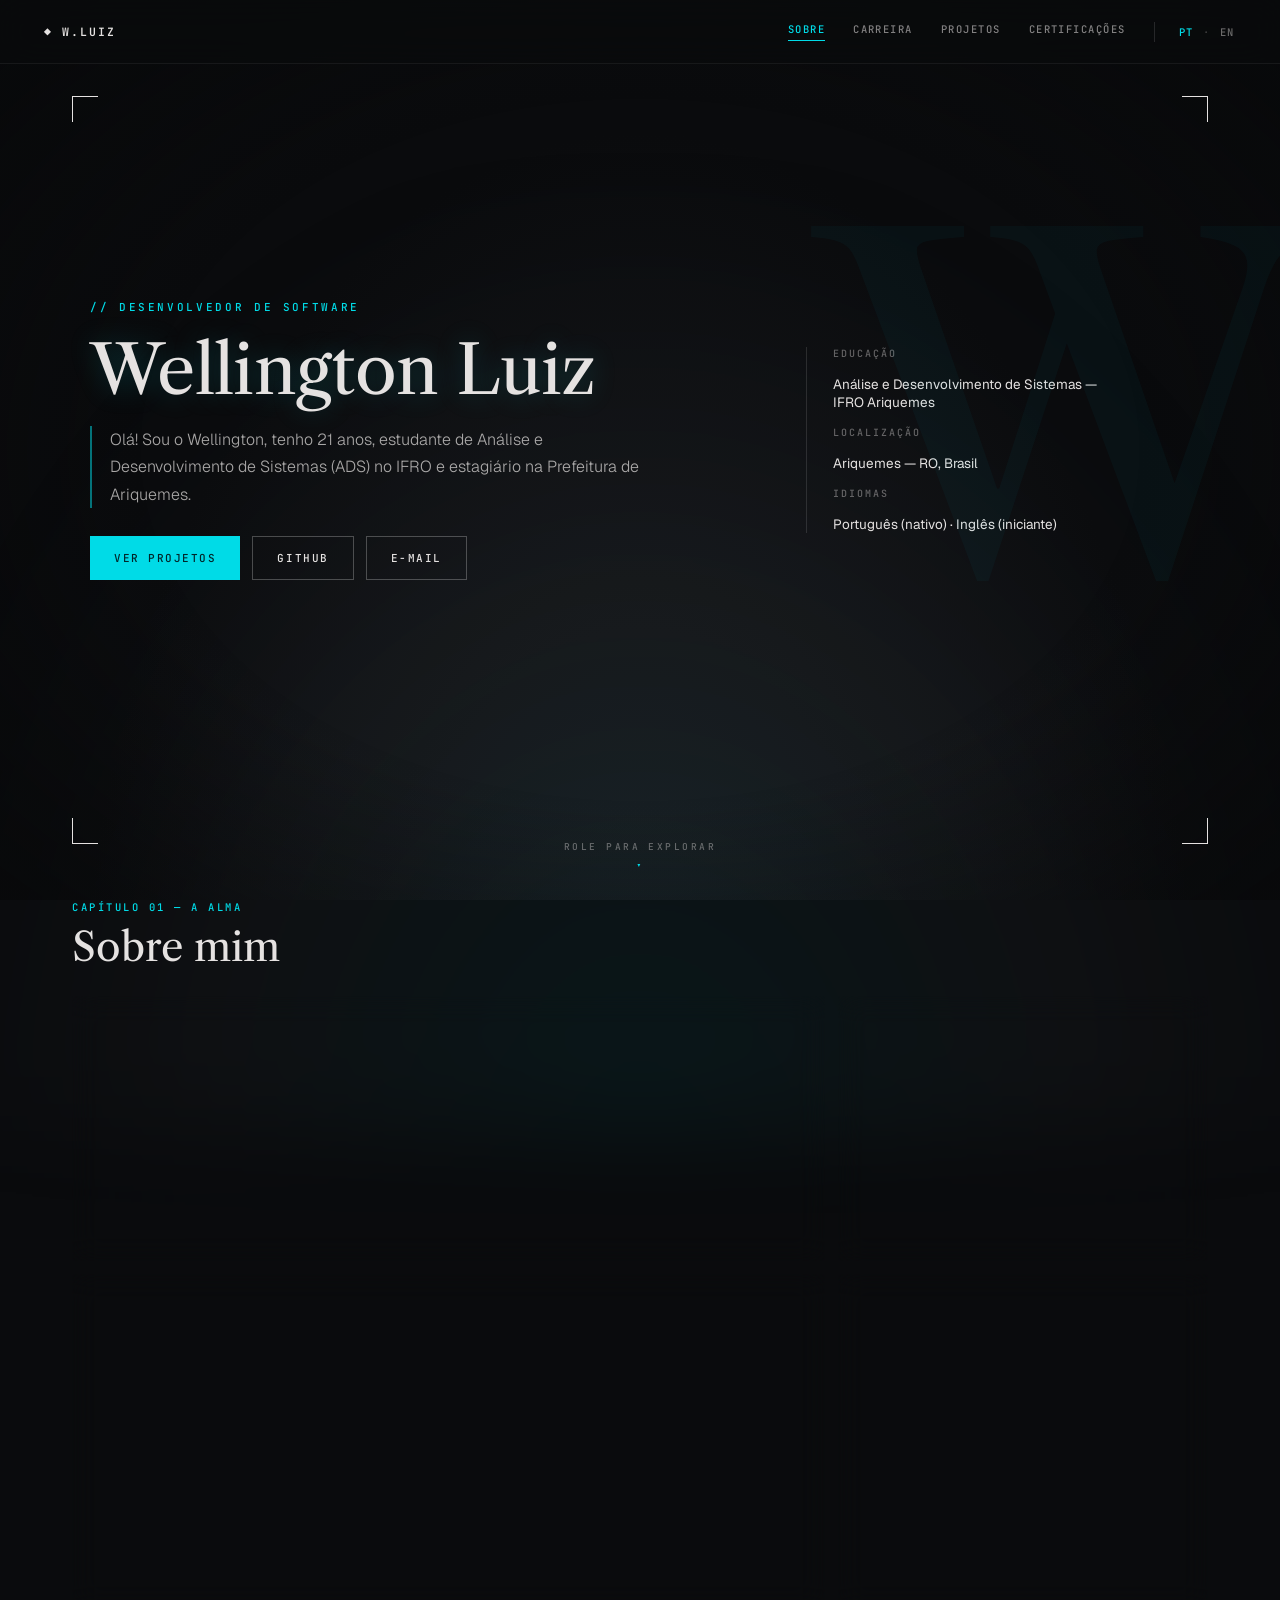
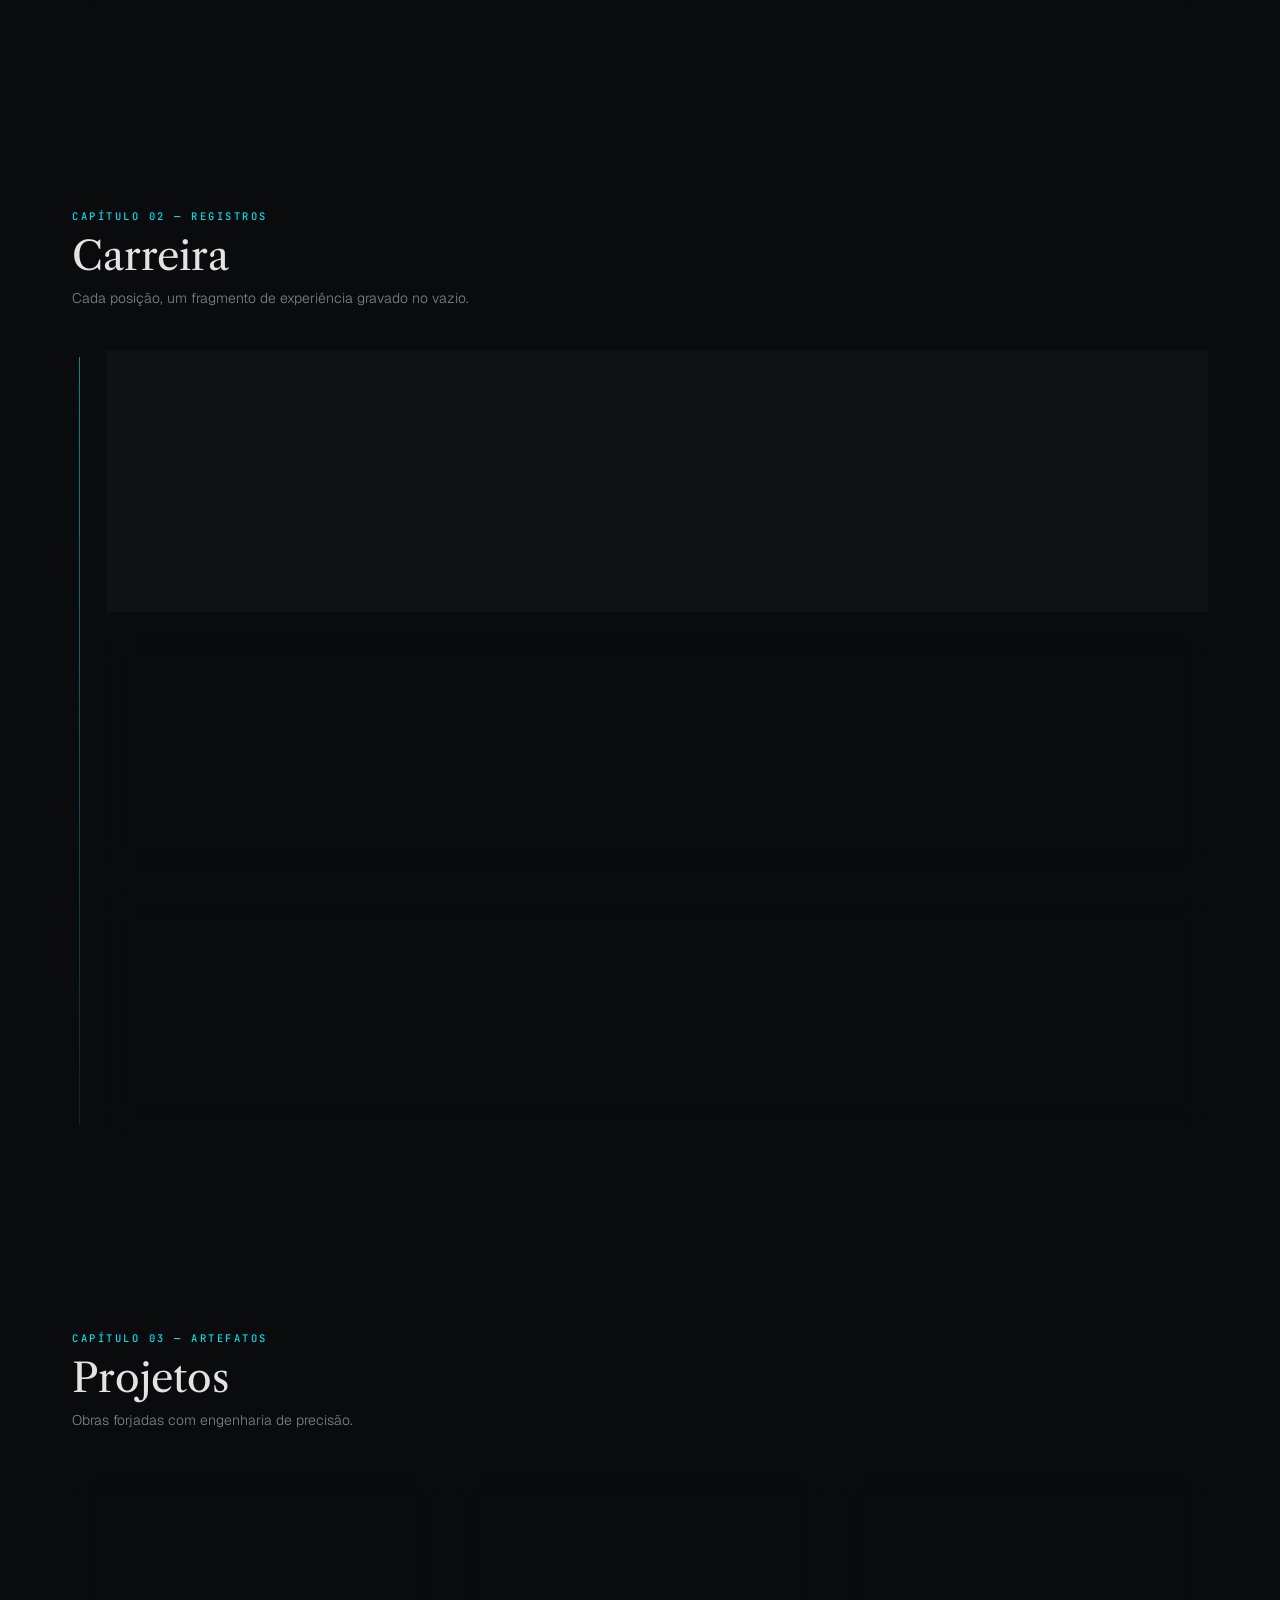
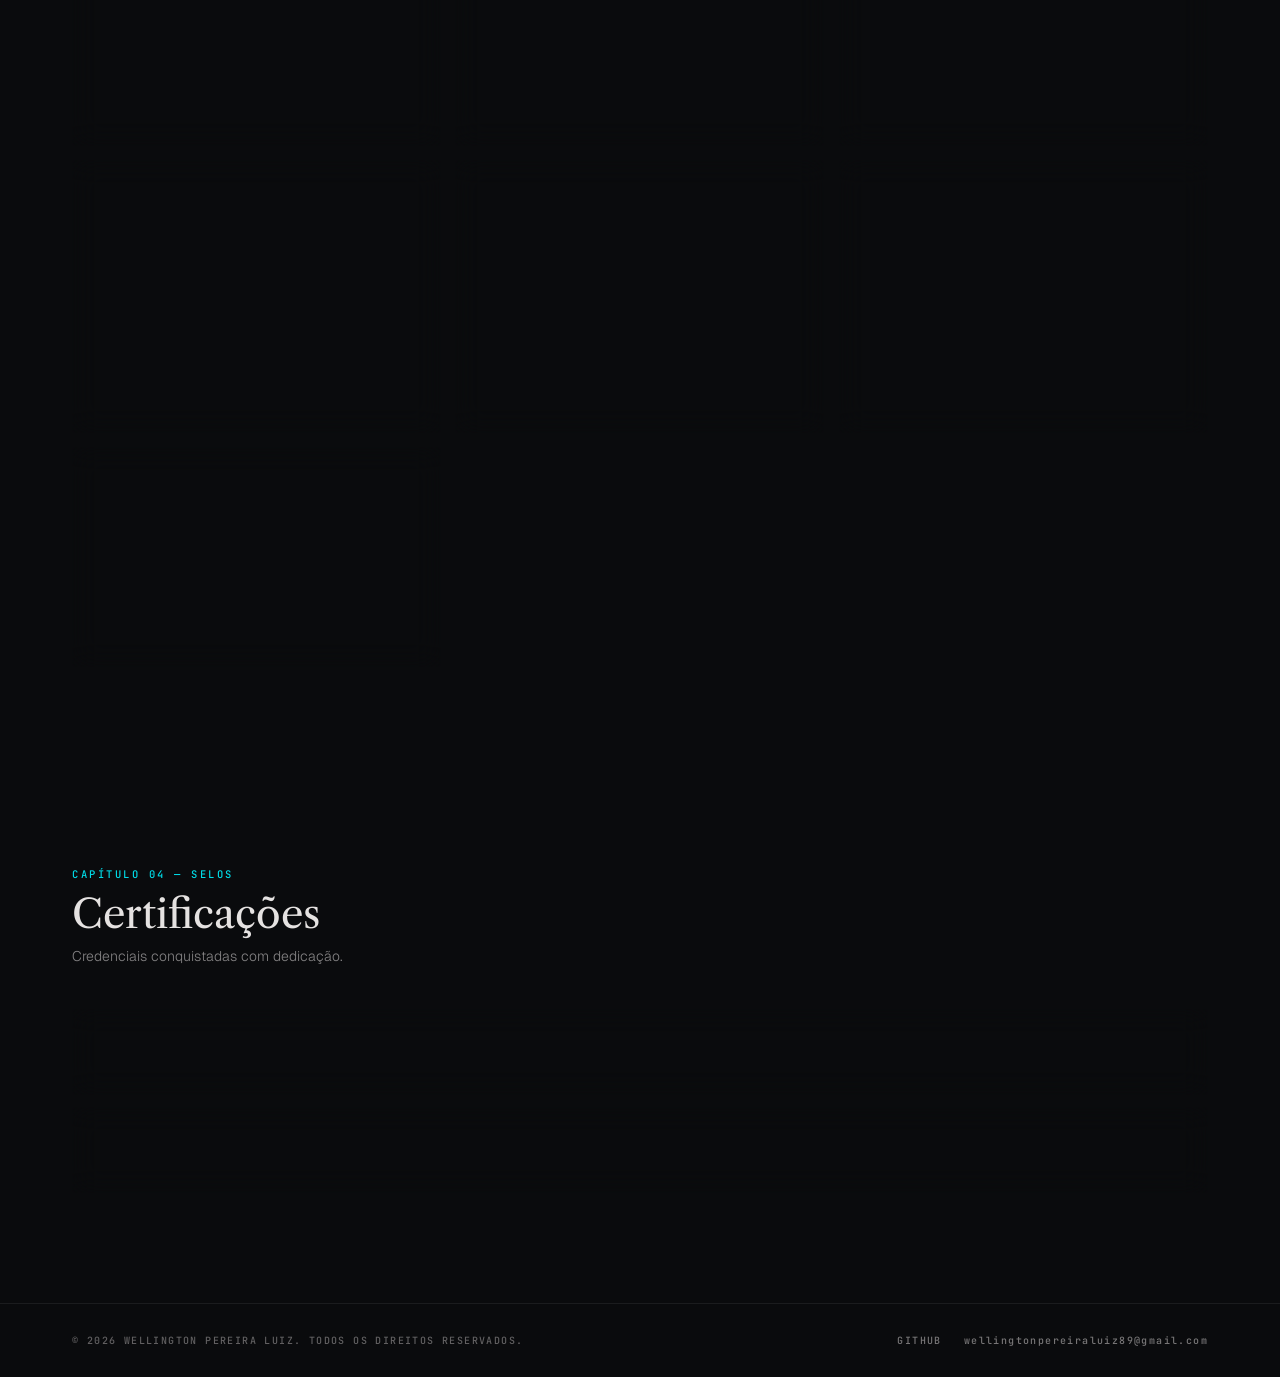
==== commit c9ec158b: "Substitui a Forja por um painel com Supabase - Novo painel em admin.html, com login pelo Supabase Au" ====
--- a/index.html
+++ b/index.html
@@ -63,12 +63,11 @@
 <!-- modal (rendered on demand) -->
 <div id="modalRoot"></div>
 
-<!-- forge admin overlay (rendered when #forge route is active) -->
-<div id="forgeRoot"></div>
-
 <!-- toast -->
 <div id="toastRoot"></div>
 
+<script src="js/supabase.js"></script>
+<script src="js/validate.js"></script>
 <script src="js/app.js"></script>
 </body>
 </html>
--- a/css/style.css
+++ b/css/style.css
@@ -393,71 +393,6 @@
 .modal-link:hover { box-shadow: 0 0 20px rgba(0,219,231,.35); border-color: var(--cyan) !important; }
 .modal-link.primary { color: var(--cyan-ink); background: var(--cyan); border: 1px solid var(--cyan); }
 .modal-link.secondary { color: var(--text); background: transparent; border: 1px solid rgba(255,255,255,.25); }
-
-/* ── forge ── */
-.forge-overlay { position: fixed; inset: 0; z-index: 100; background: var(--bg); overflow: auto; }
-.forge-gate {
-  min-height: 100vh; display: flex; align-items: center; justify-content: center;
-  background: radial-gradient(ellipse at 50% 120%, var(--bg-alt) 0%, var(--bg) 62%);
-}
-.forge-gate-box {
-  width: 380px; background: rgba(22,24,27,.7); backdrop-filter: blur(16px);
-  border: 1px solid rgba(0,219,231,.4); padding: 44px 40px; display: flex; flex-direction: column; gap: 18px;
-  box-shadow: 0 0 40px rgba(0,219,231,.08);
-}
-.forge-kicker { font: 500 11px var(--font-mono); letter-spacing: .28em; color: var(--cyan); }
-.forge-title { font: 400 24px var(--font-serif); color: var(--text); }
-.forge-hint { font: 300 12.5px/1.6 var(--font-sans); color: rgba(229,226,225,.55); }
-.forge-input, .forge-textarea {
-  background: #131518; border: 1px solid rgba(255,255,255,.18); color: var(--text);
-  padding: 13px 14px; font: 500 13px var(--font-mono); outline: none; width: 100%; box-sizing: border-box;
-}
-.forge-error { font: 500 11px var(--font-mono); color: var(--pink); }
-.forge-btn-solid {
-  cursor: pointer; text-align: center; font: 500 11px var(--font-mono); letter-spacing: .16em;
-  color: var(--cyan-ink); background: var(--cyan); padding: 13px; border: none;
-}
-.forge-btn-solid:hover { box-shadow: 0 0 18px rgba(0,219,231,.45); }
-.forge-btn-ghost {
-  cursor: pointer; text-align: center; font: 500 10px var(--font-mono); letter-spacing: .14em;
-  color: rgba(229,226,225,.45); background: none; border: none;
-}
-.forge-btn-ghost:hover { color: var(--text); }
-
-.forge-panel { max-width: 1080px; margin: 0 auto; padding: 40px 44px 100px; display: flex; flex-direction: column; gap: 28px; }
-.forge-panel-head {
-  display: flex; align-items: center; justify-content: space-between; flex-wrap: wrap; gap: 16px;
-  border-bottom: 1px solid rgba(255,255,255,.1); padding-bottom: 22px;
-}
-.forge-panel-title { font: 400 28px var(--font-serif); color: var(--text); }
-.forge-actions { display: flex; gap: 10px; flex-wrap: wrap; }
-.forge-btn {
-  cursor: pointer; font: 500 10.5px var(--font-mono); letter-spacing: .14em; padding: 12px 18px; border: none;
-}
-.forge-btn-primary { color: var(--cyan-ink); background: var(--cyan); }
-.forge-btn-primary:hover { box-shadow: 0 0 16px rgba(0,219,231,.45); }
-.forge-btn-outline { color: var(--text); background: none; border: 1px solid rgba(255,255,255,.25); }
-.forge-btn-outline:hover { border-color: var(--cyan); color: var(--cyan); }
-.forge-btn-danger { color: var(--pink); background: none; border: 1px solid rgba(255,74,141,.4); }
-.forge-btn-danger:hover { background: rgba(255,74,141,.1); }
-.forge-btn-muted { color: rgba(229,226,225,.55); background: none; border: 1px solid rgba(255,255,255,.15); }
-.forge-btn-muted:hover { color: var(--text); }
-.forge-note { font: 300 13px/1.6 var(--font-sans); color: rgba(229,226,225,.55); max-width: 760px; }
-.forge-note code { color: var(--cyan); font-family: var(--font-mono); }
-.forge-section { display: flex; flex-direction: column; gap: 14px; }
-.forge-section-title { font: 500 10.5px var(--font-mono); letter-spacing: .22em; color: var(--cyan); }
-.forge-section-hint { font: 300 12px/1.5 var(--font-sans); color: rgba(229,226,225,.45); }
-.forge-fields { display: grid; grid-template-columns: 1fr 1fr; gap: 14px; }
-.forge-field { display: flex; flex-direction: column; gap: 6px; }
-.forge-field-label { font: 500 9.5px var(--font-mono); letter-spacing: .16em; color: rgba(229,226,225,.45); }
-.forge-field.span-full { grid-column: 1 / -1; }
-.forge-field .forge-input { font: 400 13px var(--font-sans); }
-.forge-field textarea.forge-input { font: 300 13px/1.6 var(--font-sans); resize: vertical; }
-.forge-json { background: #131518; border: 1px solid rgba(255,255,255,.15); color: #c9e5e7; padding: 14px;
-  font: 400 11.5px/1.6 var(--font-mono); outline: none; resize: vertical; width: 100%; box-sizing: border-box; white-space: pre; }
-.forge-security { display: flex; flex-direction: column; gap: 10px; border-top: 1px solid rgba(255,255,255,.1); padding-top: 24px; }
-.forge-security-row { display: flex; gap: 12px; align-items: center; flex-wrap: wrap; }
-.forge-security-row .forge-input { width: 260px; font: 500 12.5px var(--font-mono); }
 
 /* ── noscript fallback ── */
 .noscript {
@@ -499,7 +434,6 @@
   .section-inner, .about-inner { padding-left: 20px; padding-right: 20px; }
   .site-footer { padding: 26px 20px; }
   .modal-box { padding: 32px 26px; }
-  .forge-fields { grid-template-columns: 1fr; }
 }
 @media (max-width: 360px) {
   .navbar-nav { gap: 8px; }
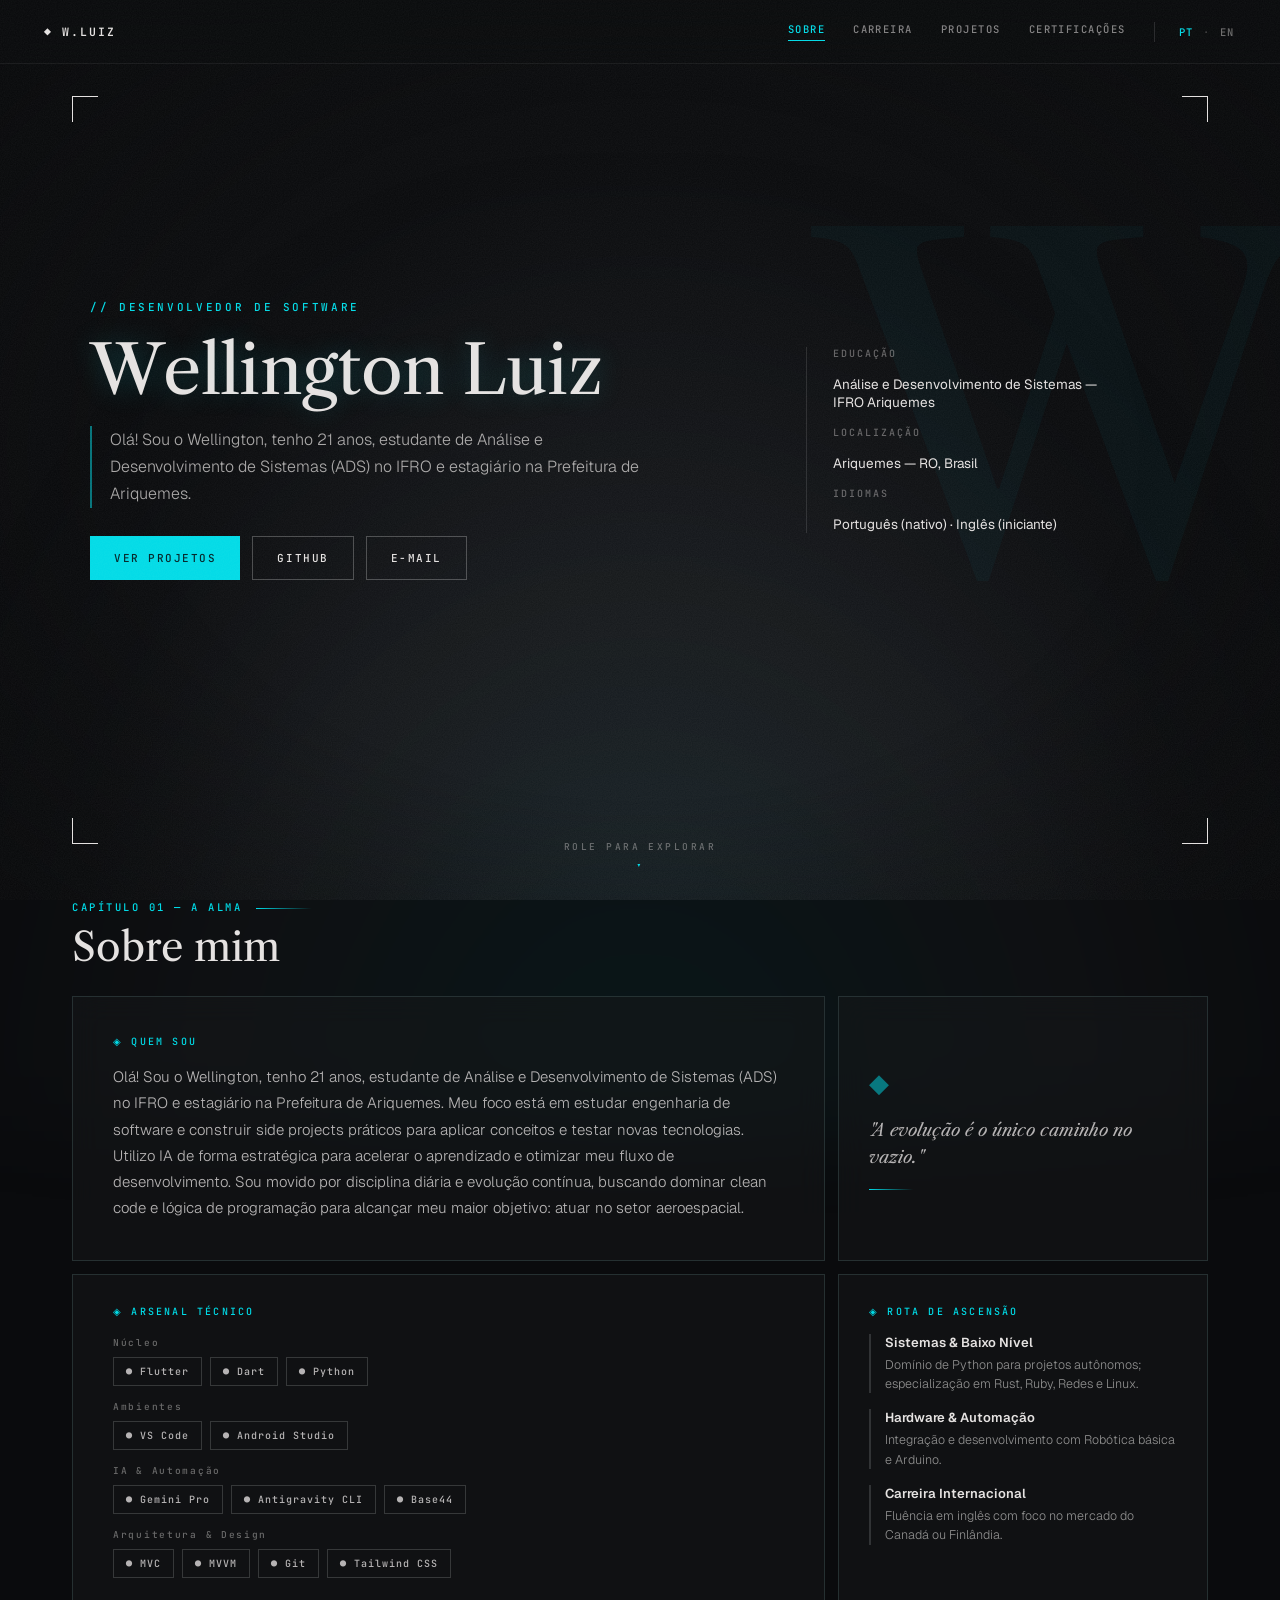
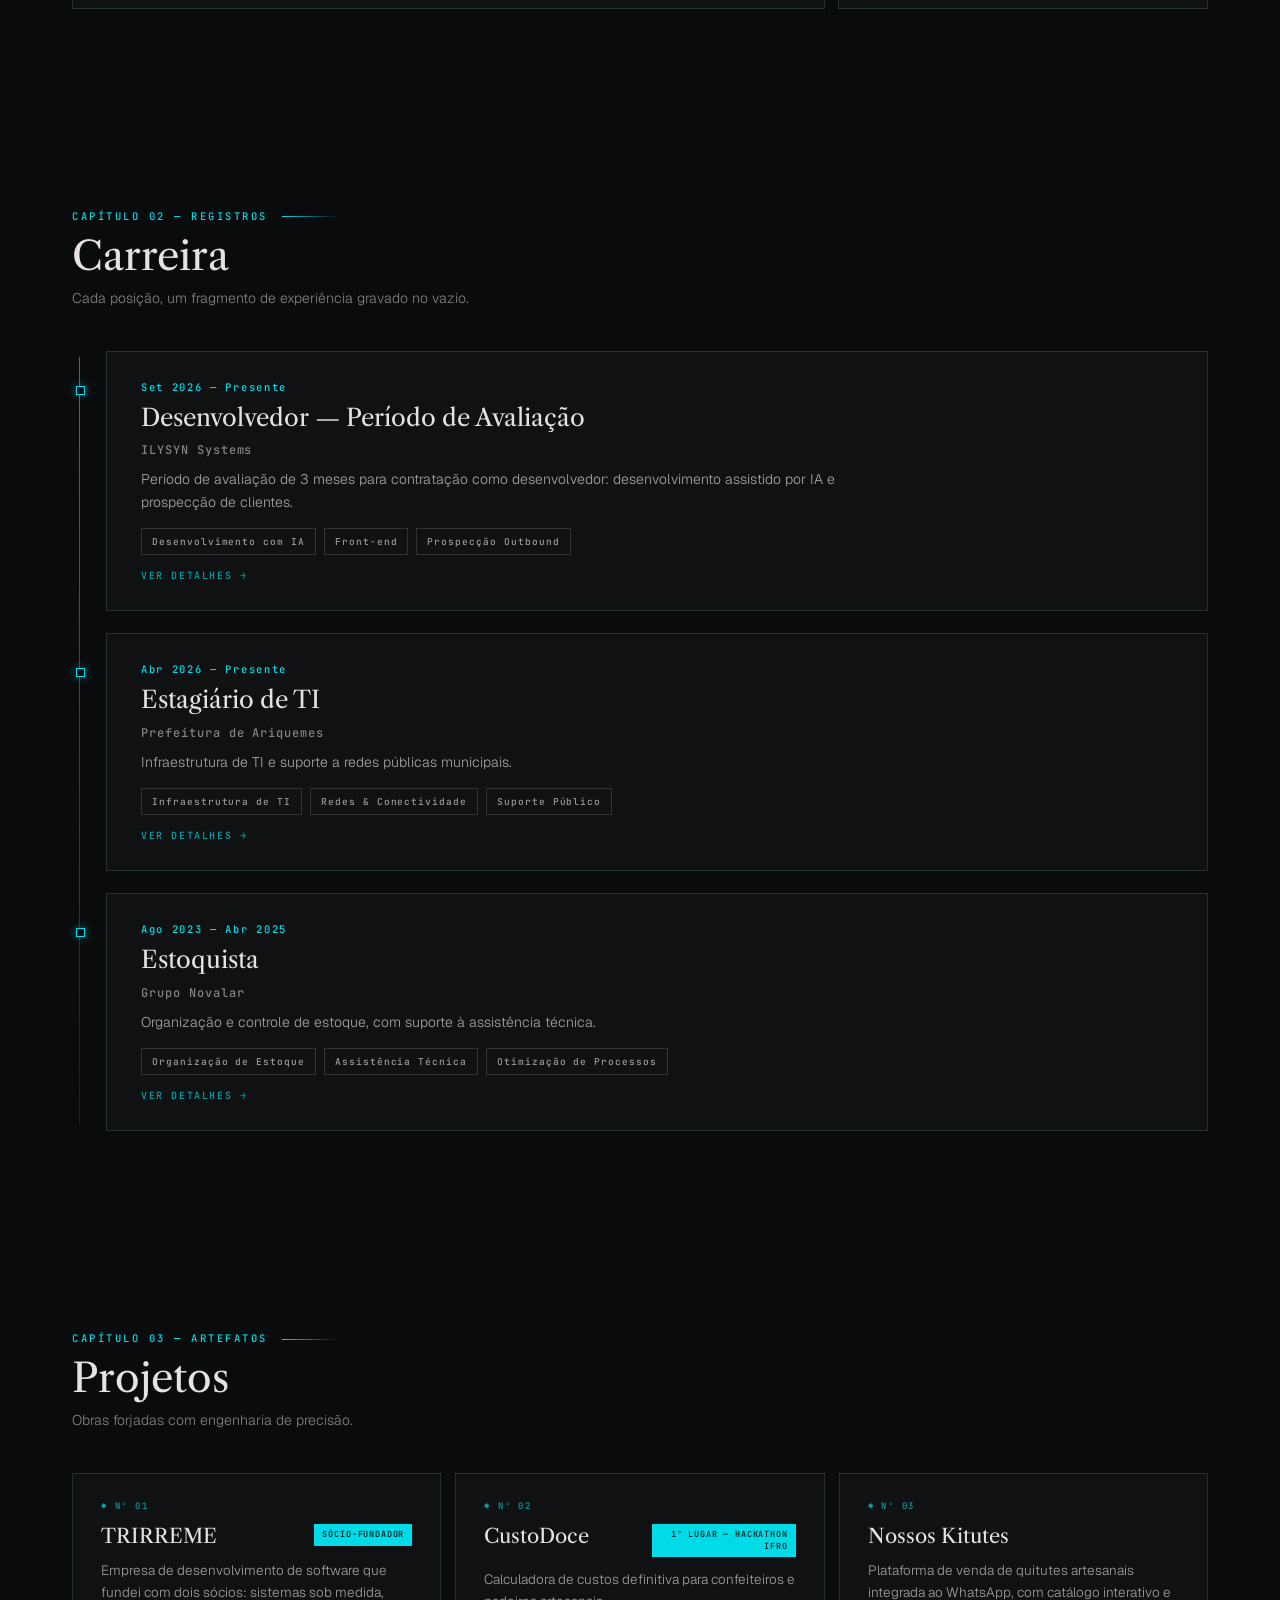
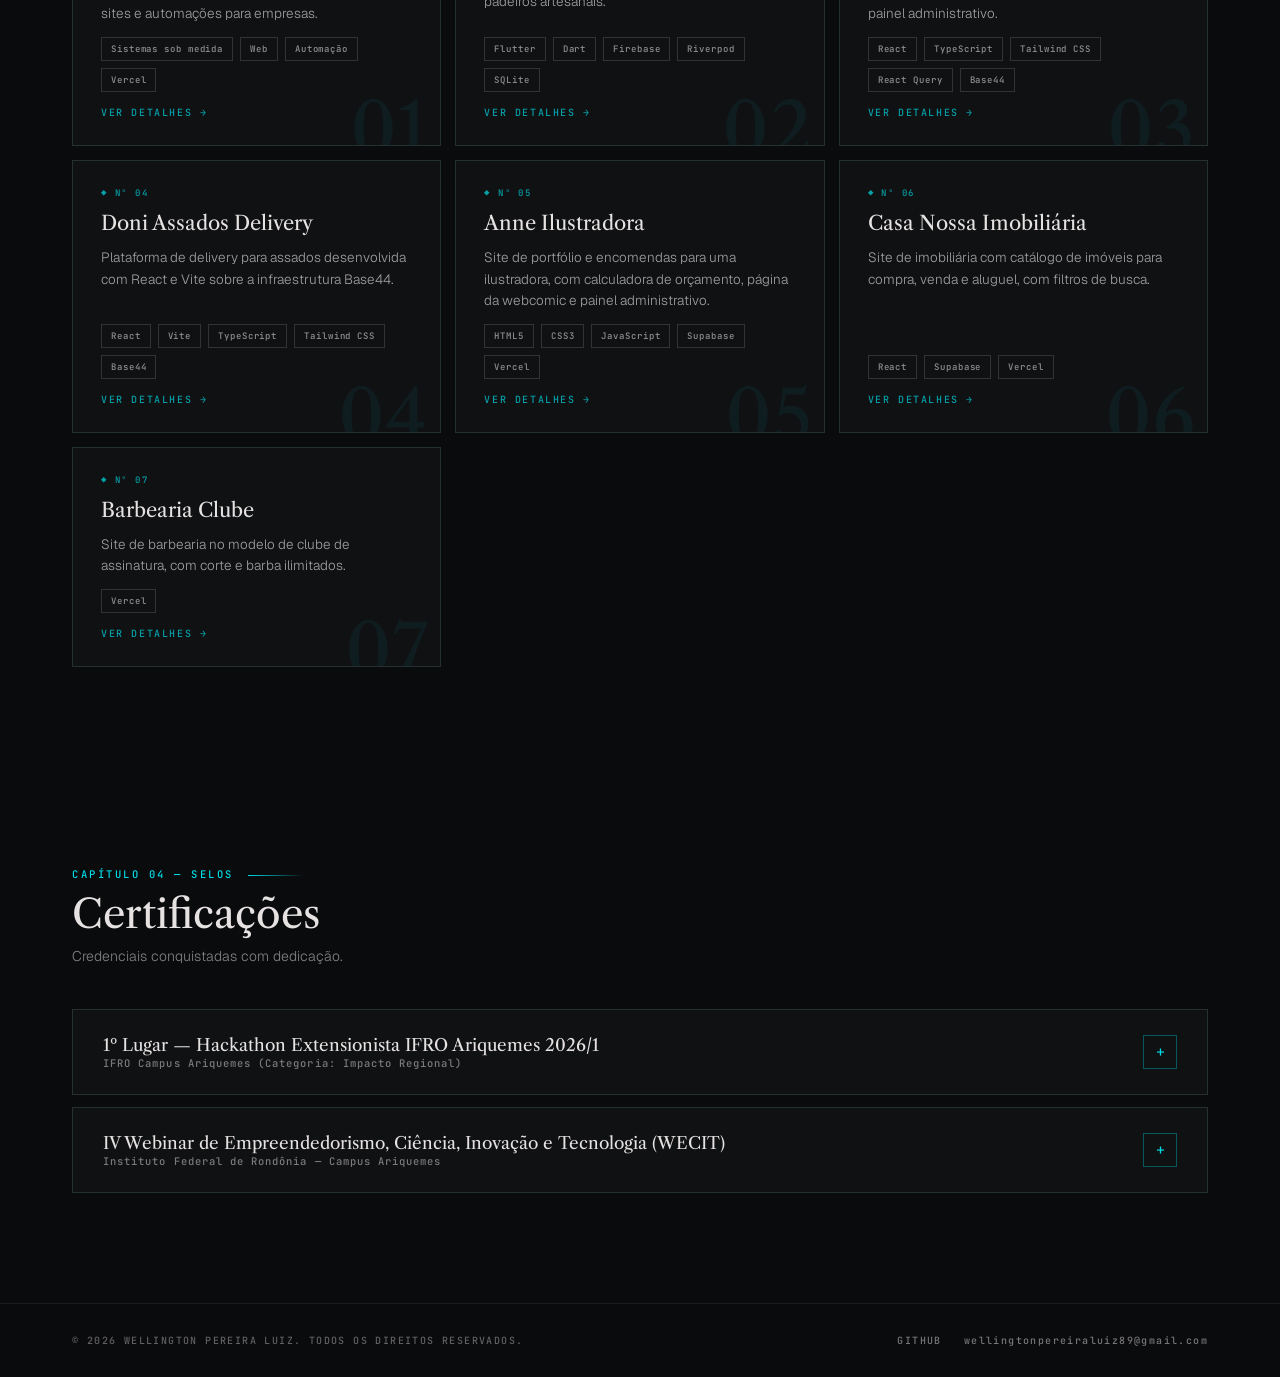
==== commit 8c195f3b: "feat(cinematic): opening shot, film grain and chapter reveals - First load opens with letterbox bars" ====
--- a/index.html
+++ b/index.html
@@ -42,6 +42,7 @@
 <div class="bg-fog" id="fogLayer" aria-hidden="true"></div>
 <div class="bg-embers" id="embersLayer" aria-hidden="true"></div>
 <div class="bg-vignette" aria-hidden="true"></div>
+<div class="bg-grain" aria-hidden="true"></div>
 
 <!-- shown only when JavaScript is off; the full site is rendered by js/app.js -->
 <noscript>
--- a/css/style.css
+++ b/css/style.css
@@ -15,7 +15,12 @@
 
 * { box-sizing: border-box; }
 
-html { background: var(--bg); }
+html {
+  background: var(--bg);
+  -webkit-text-size-adjust: 100%; text-size-adjust: 100%; /* no font inflation on iOS landscape */
+}
+/* scroll lock while a modal is open (stops the page moving behind it on phones) */
+html.modal-open { overflow: hidden; }
 
 body {
   margin: 0;
@@ -25,6 +30,7 @@
   position: relative;
   min-height: 100vh;
   overflow-x: hidden;
+  -webkit-tap-highlight-color: transparent; /* custom :active feedback below instead of the grey flash */
 }
 
 a { color: var(--cyan); }
@@ -87,6 +93,71 @@
   background: radial-gradient(ellipse at 50% 50%, transparent 55%, rgba(6,7,8,.55) 100%);
 }
 
+/* ── cinematic: film grain ── */
+/* a small noise tile (SVG turbulence) at very low opacity; it only drifts on desktop,
+   phones keep it still so the full-screen layer never repaints */
+.bg-grain {
+  position: fixed; inset: 0; z-index: 45; pointer-events: none; opacity: .055;
+  background-image: url("data:image/svg+xml,%3Csvg xmlns='http://www.w3.org/2000/svg' width='180' height='180'%3E%3Cfilter id='n'%3E%3CfeTurbulence type='fractalNoise' baseFrequency='.85' numOctaves='2' stitchTiles='stitch'/%3E%3CfeColorMatrix values='0 0 0 0 1  0 0 0 0 1  0 0 0 0 1  0 0 0 .9 0'/%3E%3C/filter%3E%3Crect width='100%25' height='100%25' filter='url(%23n)'/%3E%3C/svg%3E");
+  background-size: 180px 180px;
+}
+@media (hover: hover) and (min-width: 721px) {
+  .bg-grain { animation: grainShift .9s steps(6) infinite; }
+}
+@keyframes grainShift {
+  0% { background-position: 0 0; }      20% { background-position: -42px 27px; }
+  40% { background-position: 61px -18px; } 60% { background-position: -23px -54px; }
+  80% { background-position: 38px 46px; } 100% { background-position: 0 0; }
+}
+
+/* ── cinematic: opening letterbox (bars created by js/app.js, first load only) ── */
+.letterbox {
+  position: fixed; left: 0; right: 0; height: 14vh; z-index: 70; background: #000; pointer-events: none;
+}
+.letterbox-top { top: 0; transform-origin: top; }
+.letterbox-bottom { bottom: 0; transform-origin: bottom; }
+.letterbox.open { animation: letterboxOpen 1.25s cubic-bezier(.76,0,.24,1) .15s forwards; }
+@keyframes letterboxOpen { to { transform: scaleY(0); } }
+
+/* ── cinematic: hero opening sequence (html.intro, first load only) ── */
+.sr-only {
+  position: absolute; width: 1px; height: 1px; padding: 0; margin: -1px;
+  overflow: hidden; clip: rect(0 0 0 0); white-space: nowrap; border: 0;
+}
+.hn-word { display: inline-block; white-space: nowrap; }
+.hn-ch { display: inline-block; }
+.intro .hn-ch {
+  animation: focusPull 1s cubic-bezier(.22,1,.36,1) both;
+  animation-delay: calc(.45s + var(--i) * 45ms);
+}
+.intro .hero-name { animation: nameFlare 2.4s ease-out 1.05s both; }
+.intro .hero-kicker { animation: kickerIn 1.3s cubic-bezier(.22,1,.36,1) .3s both; }
+.intro .hero-bio { animation: introRise 1s cubic-bezier(.22,1,.36,1) 1.15s both; }
+.intro .hero-cta { animation: introRise 1s cubic-bezier(.22,1,.36,1) 1.3s both; }
+.intro .hero-panel { animation: introRise 1s cubic-bezier(.22,1,.36,1) 1.45s both; }
+.intro .corner, .intro .scroll-hint { animation: overlayIn 1.2s ease 1.6s both; }
+@keyframes focusPull {
+  0% { opacity: 0; transform: translateY(.32em); filter: blur(10px); }
+  60% { opacity: 1; }
+  100% { opacity: 1; transform: none; filter: blur(0); }
+}
+@keyframes nameFlare {
+  0% { text-shadow: 0 0 28px rgba(0,219,231,.22); }
+  18% { text-shadow: 0 0 46px rgba(0,219,231,.7), 0 0 4px rgba(116,245,255,.5); }
+  100% { text-shadow: 0 0 28px rgba(0,219,231,.22); }
+}
+@keyframes kickerIn {
+  from { opacity: 0; letter-spacing: .55em; }
+  to { opacity: 1; letter-spacing: .24em; }
+}
+@keyframes introRise {
+  from { opacity: 0; transform: translateY(22px); }
+  to { opacity: 1; transform: none; }
+}
+
+/* ── cinematic: hero drifts back as you scroll away (transform/opacity set in js) ── */
+.hero-content, .hero-watermark { will-change: transform; }
+
 /* ── navbar ── */
 .navbar {
   position: fixed; top: 0; left: 0; right: 0; height: 64px; z-index: 40;
@@ -94,7 +165,10 @@
   padding: 0 44px; background: rgba(10,11,13,.65);
   backdrop-filter: blur(16px); -webkit-backdrop-filter: blur(16px);
   border-bottom: 1px solid rgba(255,255,255,.06);
-}
+  transition: transform .45s cubic-bezier(.22,1,.36,1);
+}
+/* phones: the bar slides away while scrolling down and returns on scroll up (js/app.js) */
+.navbar.nav-hidden { transform: translateY(-100%); }
 .navbar-brand {
   display: flex; align-items: center; gap: 9px;
   font: 600 11.5px var(--font-mono); letter-spacing: .18em; color: var(--text); cursor: pointer;
@@ -124,7 +198,8 @@
 
 /* ── hero ── */
 .hero {
-  min-height: 100vh; display: flex; align-items: center; justify-content: center;
+  min-height: 100vh; min-height: 100svh; /* svh: ignores the phone browser bar, so the hero fits */
+  display: flex; align-items: center; justify-content: center;
   gap: 70px; padding: 110px clamp(24px, 5vw, 72px) 130px; box-sizing: border-box;
   position: relative; flex-wrap: wrap;
   overflow-x: clip; /* the oversized watermark bleeds past the right edge */
@@ -188,6 +263,18 @@
 .section-head { margin-bottom: 44px; display: flex; flex-direction: column; gap: 10px; }
 .about-head { margin-bottom: 26px; display: flex; flex-direction: column; gap: 10px; }
 .section-kicker { font: 500 10.5px var(--font-mono); letter-spacing: .24em; color: var(--cyan); }
+/* chapter cards: a light line draws after the kicker and the title rises out of a mask */
+.section-kicker::after {
+  content: ''; display: inline-block; vertical-align: middle; height: 1px; width: 0; margin-left: 14px;
+  background: linear-gradient(90deg, var(--cyan), transparent);
+  transition: width 1.3s cubic-bezier(.22,1,.36,1) calc(var(--rv-delay, 0ms) + 350ms);
+}
+.revealed .section-kicker::after, .revealed-instant .section-kicker::after { width: 56px; }
+.revealed > .section-title { animation: titleRise 1.15s cubic-bezier(.22,1,.36,1) calc(var(--rv-delay, 0ms) + 120ms) backwards; }
+@keyframes titleRise {
+  from { clip-path: inset(0 0 100% 0); transform: translateY(.45em); }
+  to { clip-path: inset(0 0 0 0); transform: none; }
+}
 .section-title { font: 400 40px/1.15 var(--font-serif); color: var(--text); }
 .section-sub { font: 300 14px var(--font-sans); color: rgba(229,226,225,.55); }
 
@@ -215,6 +302,7 @@
 .stack-group-title { font: 500 9.5px var(--font-mono); letter-spacing: .18em; color: rgba(229,226,225,.42); }
 .stack-items { display: flex; flex-wrap: wrap; gap: 8px; }
 .stack-chip {
+  white-space: nowrap;
   font: 500 10px var(--font-mono); letter-spacing: .1em; color: rgba(229,226,225,.78);
   border: 1px solid rgba(255,255,255,.16); padding: 7px 12px; transition: border-color .3s ease, color .3s ease;
 }
@@ -235,7 +323,9 @@
   border: 1px solid var(--panel-border); padding: 28px 34px; display: flex; flex-direction: column; gap: 10px;
   transition: border-color .4s ease, transform .4s ease;
 }
-.job-card:hover { border-color: rgba(0,219,231,.6); transform: translateX(6px); }
+@media (hover: hover) {
+  .job-card:hover { border-color: rgba(0,219,231,.6); transform: translateX(6px); }
+}
 .job-dot {
   position: absolute; left: -31px; top: 34px; width: 9px; height: 9px; background: var(--bg);
   border: 1px solid var(--cyan); box-shadow: 0 0 10px rgba(0,219,231,.5);
@@ -259,7 +349,9 @@
   padding: 26px 28px; display: flex; flex-direction: column; gap: 12px;
   transition: border-color .4s ease, transform .4s ease;
 }
-.project-card:hover { border-color: rgba(0,219,231,.6); transform: translateY(-5px); }
+@media (hover: hover) {
+  .project-card:hover { border-color: rgba(0,219,231,.6); transform: translateY(-5px); }
+}
 .project-topline {
   position: absolute; top: 0; left: 0; right: 0; height: 1px; opacity: 0;
   background: linear-gradient(90deg, transparent, rgba(0,219,231,.7), transparent);
@@ -416,28 +508,160 @@
 }
 
 /* ── responsive ── */
+
+/* tablets and phones: the about bento stacks into one column
+   (the 3-column grid squeezed the bio to one word per line) */
+@media (max-width: 860px) {
+  .bento { grid-template-columns: 1fr; }
+  .card-bio, .card-quote, .card-stack, .card-roadmap { grid-column: auto; grid-row: auto; }
+  .card-quote { padding: 26px 30px; }
+}
+
 @media (max-width: 720px) {
   /* two rows: brand + PT/EN on top, section links below */
-  .navbar { height: auto; flex-wrap: wrap; padding: 0 18px; }
-  .navbar-brand { height: 52px; }
+  .navbar {
+    height: auto; flex-wrap: wrap;
+    padding: 0 max(18px, env(safe-area-inset-right)) 0 max(18px, env(safe-area-inset-left));
+  }
+  .navbar-brand { height: 48px; }
   .navbar-right { display: contents; }
   .navbar-nav {
-    order: 1; width: 100%; height: 40px; gap: 16px; justify-content: space-between;
+    order: 1; width: 100%; height: 44px; gap: 18px; justify-content: space-between;
     overflow-x: auto; scrollbar-width: none; border-top: 1px solid rgba(255,255,255,.06);
+    scroll-behavior: smooth;
   }
   .navbar-nav::-webkit-scrollbar { display: none; }
-  .navbar-nav a { flex: none; }
-  .hero { padding: 124px 20px 110px; }
-  .corner-tl, .corner-tr { top: 108px; }
-  .corner-tl, .corner-bl { left: 18px; }
-  .corner-tr, .corner-br { right: 18px; }
-  .section-inner, .about-inner { padding-left: 20px; padding-right: 20px; }
-  .site-footer { padding: 26px 20px; }
-  .modal-box { padding: 32px 26px; }
+  /* full-height links: a 44px tall tap area instead of the 17px text line */
+  .navbar-nav a { flex: none; height: 100%; display: flex; align-items: center; padding-bottom: 0; font-size: 11px; }
+  .navbar-nav a.active { box-shadow: inset 0 -1px 0 var(--cyan); border-bottom-color: transparent; }
+  .navbar-lang { padding-left: 10px; gap: 0; }
+  .navbar-lang button { min-width: 44px; min-height: 44px; font-size: 11.5px; }
+
+  .hero { padding: 120px 20px 104px; gap: 40px; }
+  .hero-content { gap: 36px; }
+  .hero-watermark { font-size: 78vw; right: -6vw; }
+  .corner-tl, .corner-tr { top: 104px; }
+  .corner-tl, .corner-bl { left: 14px; }
+  .corner-tr, .corner-br { right: 14px; }
+  .hero-kicker { font-size: 11.5px; letter-spacing: .2em; }
+  .hero-bio { font-size: 15.5px; padding-left: 16px; }
+  /* main action full width, GitHub + E-mail side by side (no orphan button on its own row) */
+  .hero-cta { display: grid; grid-template-columns: 1fr 1fr; gap: 10px; }
+  .hero-cta .btn-solid { grid-column: 1 / -1; }
+  .btn-solid, .btn-outline { min-height: 48px; padding: 0 16px; display: flex; align-items: center; justify-content: center; font-size: 12px; }
+  .hero-panel {
+    min-width: 0; max-width: none; flex-basis: 100%; gap: 6px; padding-left: 18px;
+    border-left-color: rgba(0,219,231,.25);
+  }
+  .hero-panel-label { margin-top: 8px; font-size: 10.5px; }
+  .hero-panel-label:first-child { margin-top: 0; }
+  .hero-panel-value { font-size: 14.5px; line-height: 1.45; }
+  .scroll-hint { bottom: 22px; font-size: 10px; }
+
+  .section-inner { padding: 64px 20px 72px; }
+  .about-inner { padding: 8px 20px 72px; }
+  .section-head { margin-bottom: 30px; }
+  .section-title { font-size: 34px; }
+  .section-kicker { font-size: 11px; letter-spacing: .2em; }
+
+  .card-bio, .card-stack, .card-roadmap, .card-quote { padding: 26px 22px; }
+  .card-label { font-size: 11px; }
+  .card-bio-text { font-size: 15.5px; }
+  .stack-group-title { font-size: 10.5px; }
+  .stack-chip { font-size: 11px; padding: 8px 11px; }
+
+  .timeline { padding-left: 24px; gap: 16px; }
+  .timeline-line { left: 4px; }
+  .job-dot { left: -24px; top: 30px; }
+  .job-card { padding: 24px 22px; }
+  .job-role { font-size: 22px; }
+  .job-period, .job-company { font-size: 11px; }
+  .job-short { font-size: 14.5px; }
+  .chip, .tag { font-size: 10.5px; }
+  .view-details { font-size: 11px; padding-top: 4px; }
+
+  .project-card { padding: 24px 22px; }
+  .project-kicker { font-size: 10.5px; }
+  .project-badge { font-size: 9.5px; }
+  .project-short { font-size: 14.5px; }
+
+  .cert-head { padding: 20px 20px; gap: 14px; }
+  .cert-chev { width: 44px; height: 44px; }
+  .cert-issuer { font-size: 11px; margin-top: 6px; line-height: 1.5; }
+  .cert-body { padding: 2px 20px 22px; }
+  .cert-desc { font-size: 14.5px; }
+  .cert-metas { grid-template-columns: 1fr 1fr; }
+  .cert-meta-label { font-size: 10px; }
+  .cert-link { min-height: 44px; display: inline-flex; align-items: center; font-size: 11px; }
+
+  .site-footer {
+    flex-direction: column; align-items: flex-start; gap: 6px;
+    padding: 26px max(20px, env(safe-area-inset-right)) calc(26px + env(safe-area-inset-bottom)) max(20px, env(safe-area-inset-left));
+  }
+  .footer-copy { font-size: 10.5px; line-height: 1.6; }
+  .footer-links { gap: 0 22px; }
+  .footer-links a { display: inline-flex; align-items: center; min-height: 44px; font-size: 11px; }
+
+  /* modal becomes a bottom sheet: thumb-reachable, uses the full width */
+  .modal-overlay { align-items: flex-end; padding: 0; }
+  .modal-box {
+    width: 100%; max-width: 100%; max-height: 88vh; max-height: 88svh;
+    padding: 0 22px calc(28px + env(safe-area-inset-bottom));
+    border-left: none; border-right: none; border-bottom: none;
+    overscroll-behavior: contain;
+    animation-name: sheetUp;
+  }
+  .modal-corner { display: none; }
+  /* close button stays reachable while the sheet scrolls */
+  .modal-close {
+    position: sticky; top: 0; align-self: stretch; justify-content: flex-end; z-index: 2;
+    margin: 0 -22px; padding: 14px 22px; min-height: 52px; font-size: 11px;
+    border: none; border-bottom: 1px solid rgba(255,255,255,.06);
+    background: rgba(14,16,19,.94);
+  }
+  .modal-title { font-size: 26px; }
+  .modal-desc { font-size: 15px; }
+  .modal-link { min-height: 48px; display: inline-flex; align-items: center; font-size: 11px; }
+  .toast { bottom: calc(22px + env(safe-area-inset-bottom)); max-width: calc(100vw - 32px); text-align: center; }
 }
 @media (max-width: 360px) {
-  .navbar-nav { gap: 8px; }
-  .navbar-nav a { letter-spacing: .06em; }
+  .navbar-nav { gap: 10px; }
+  .navbar-nav a { letter-spacing: .06em; font-size: 10.5px; }
+  .hero-cta { grid-template-columns: 1fr; }
+}
+
+@keyframes sheetUp {
+  from { transform: translateY(100%); }
+  to { transform: translateY(0); }
+}
+
+/* touch screens: no sticky hover; a short press feedback instead */
+@media (hover: none) {
+  .card:hover, .cert-card:hover { border-color: var(--panel-border); }
+  .cert-card.open:hover { border-color: rgba(0,219,231,.4); }
+  .stack-chip:hover { border-color: rgba(255,255,255,.16); color: rgba(229,226,225,.78); }
+  .job-card, .project-card, .cert-head, .btn-solid, .btn-outline, .cert-link, .modal-link {
+    transition: transform .18s ease, border-color .3s ease, box-shadow .3s ease, background .3s ease;
+  }
+  .job-card:active, .project-card:active { transform: scale(.985); border-color: rgba(0,219,231,.6); }
+  .btn-solid:active, .btn-outline:active, .cert-link:active, .modal-link:active { transform: scale(.97); }
+  .cert-head:active .cert-chev { background: rgba(0,219,231,.2); }
+}
+
+/* phones and touch devices: drop the per-card backdrop blur and the blurred reveal.
+   With ~25 blurred panels over animated layers, every scroll frame re-blurs the
+   background — the main source of jank on mid-range Android. A slightly more opaque
+   panel keeps the same look. */
+@media (max-width: 720px), (hover: none) {
+  .card, .job-card, .project-card, .cert-card {
+    backdrop-filter: none; -webkit-backdrop-filter: none;
+    background: rgba(17, 19, 22, .86);
+  }
+  [data-reveal] { filter: none; }
+  [data-reveal].revealed {
+    filter: none;
+    transition: opacity .9s ease var(--rv-delay, 0ms), transform 1s cubic-bezier(.22,1,.36,1) var(--rv-delay, 0ms);
+  }
 }
 
 /* ── reduced motion ── */
@@ -447,6 +671,7 @@
     transition-duration: .01ms !important; transition-delay: 0ms !important;
   }
   .bg-embers { display: none; }
+  .bg-grain { animation: none; }
   .bg-fog { animation: none; }
   .bg-fog.surge { transform: none; }
   [data-reveal] { opacity: 1; transform: none; filter: none; }
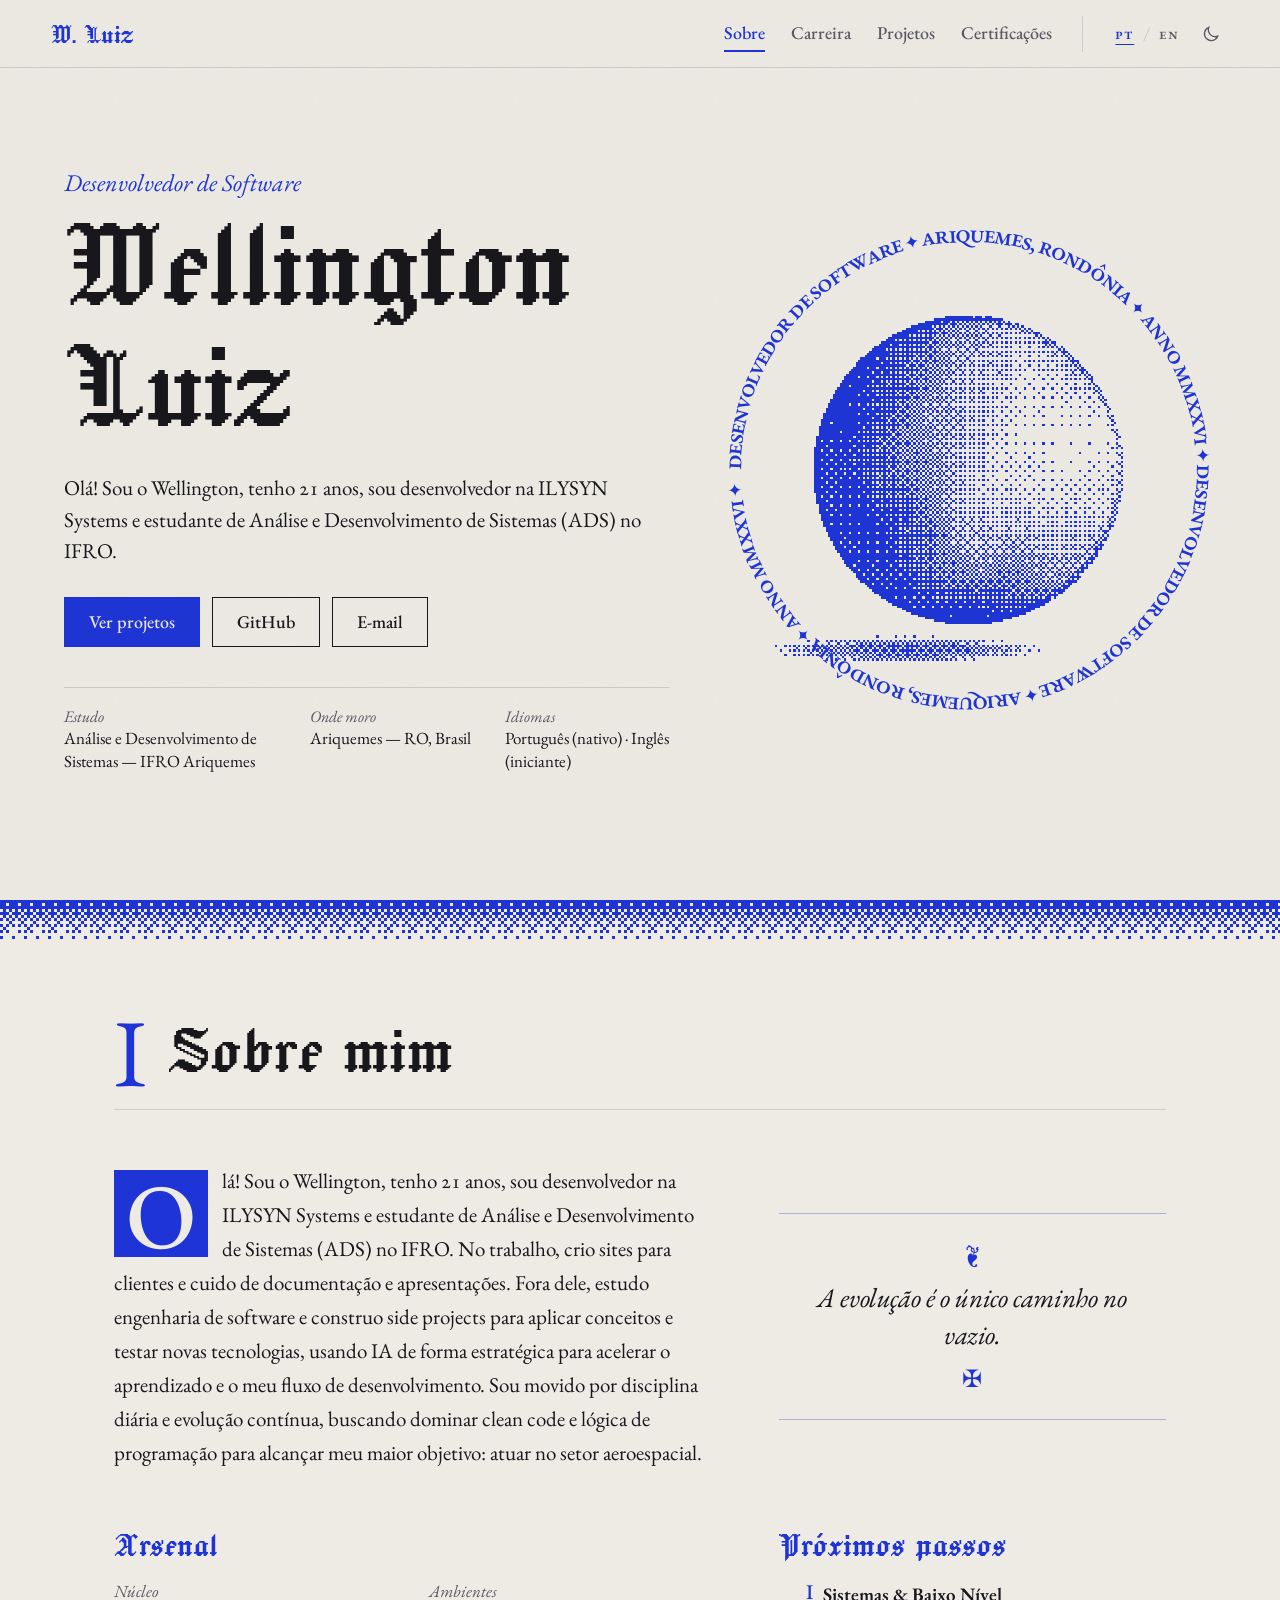
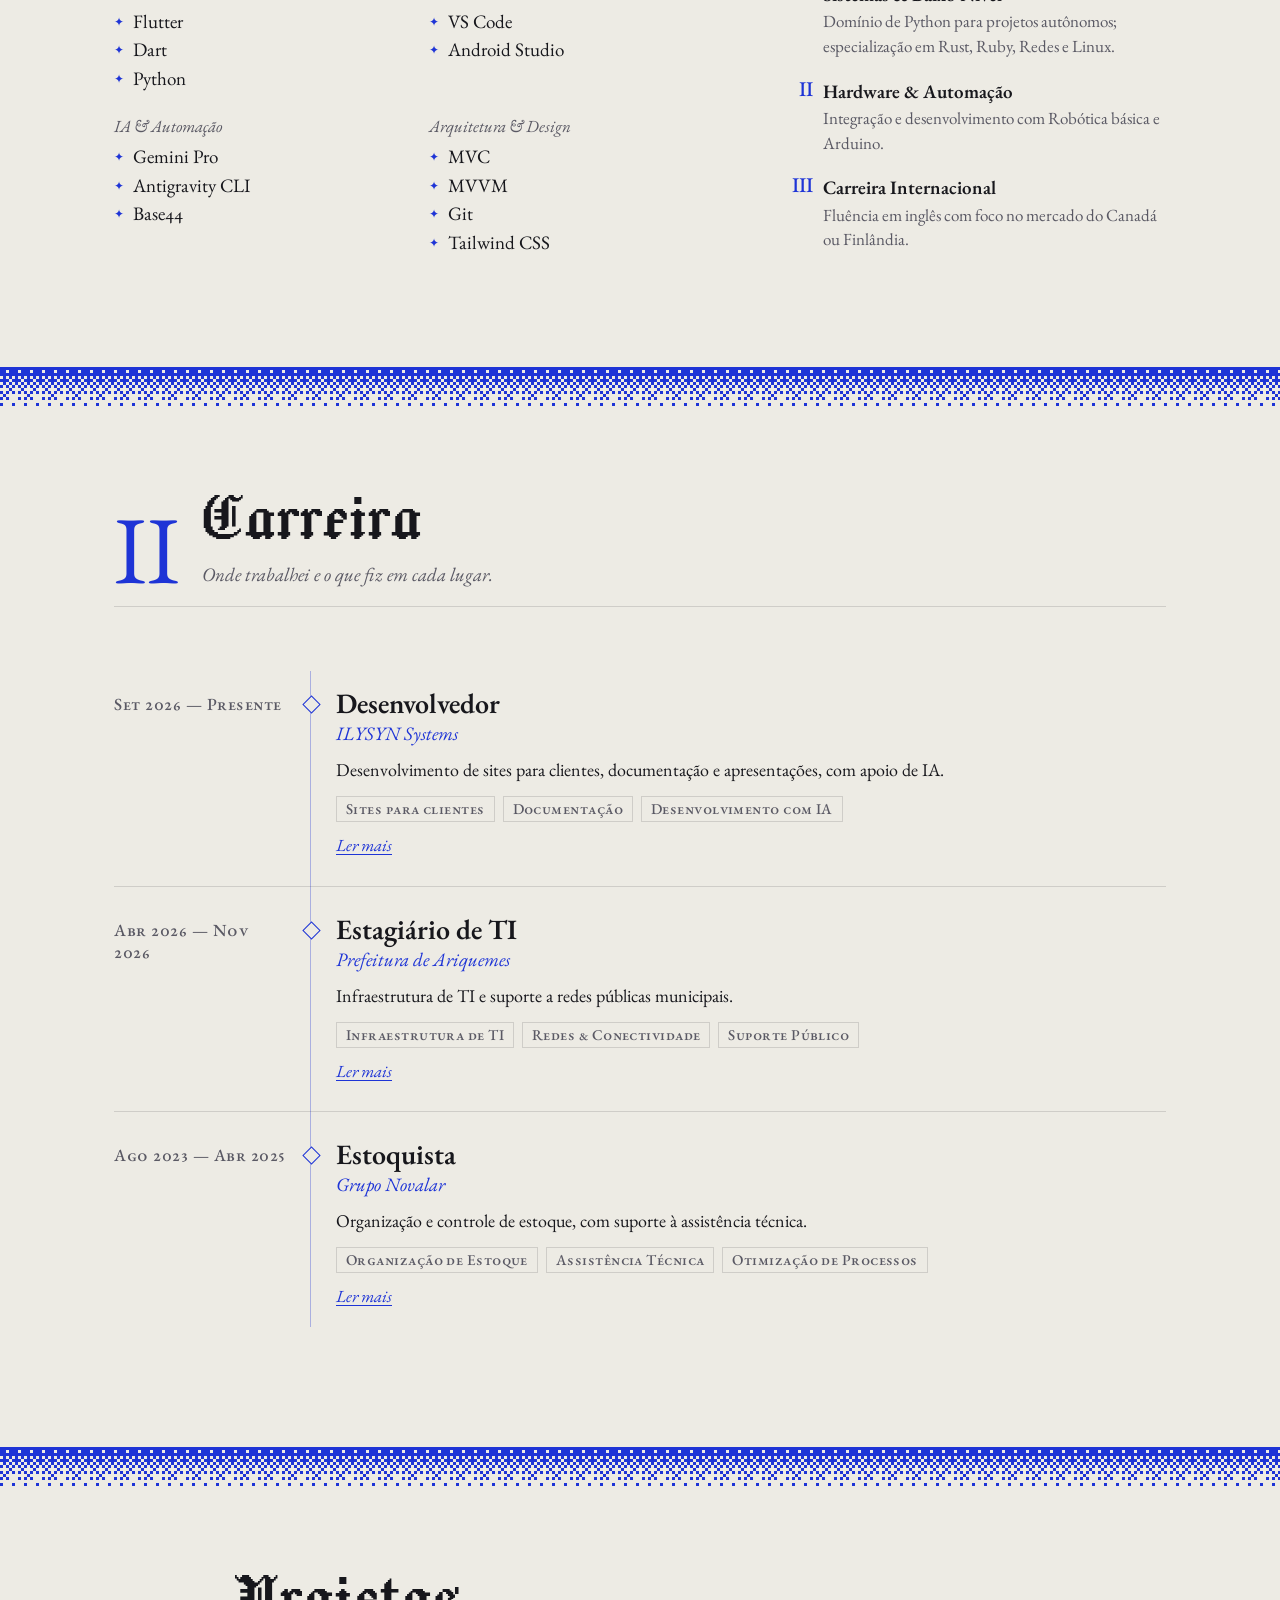
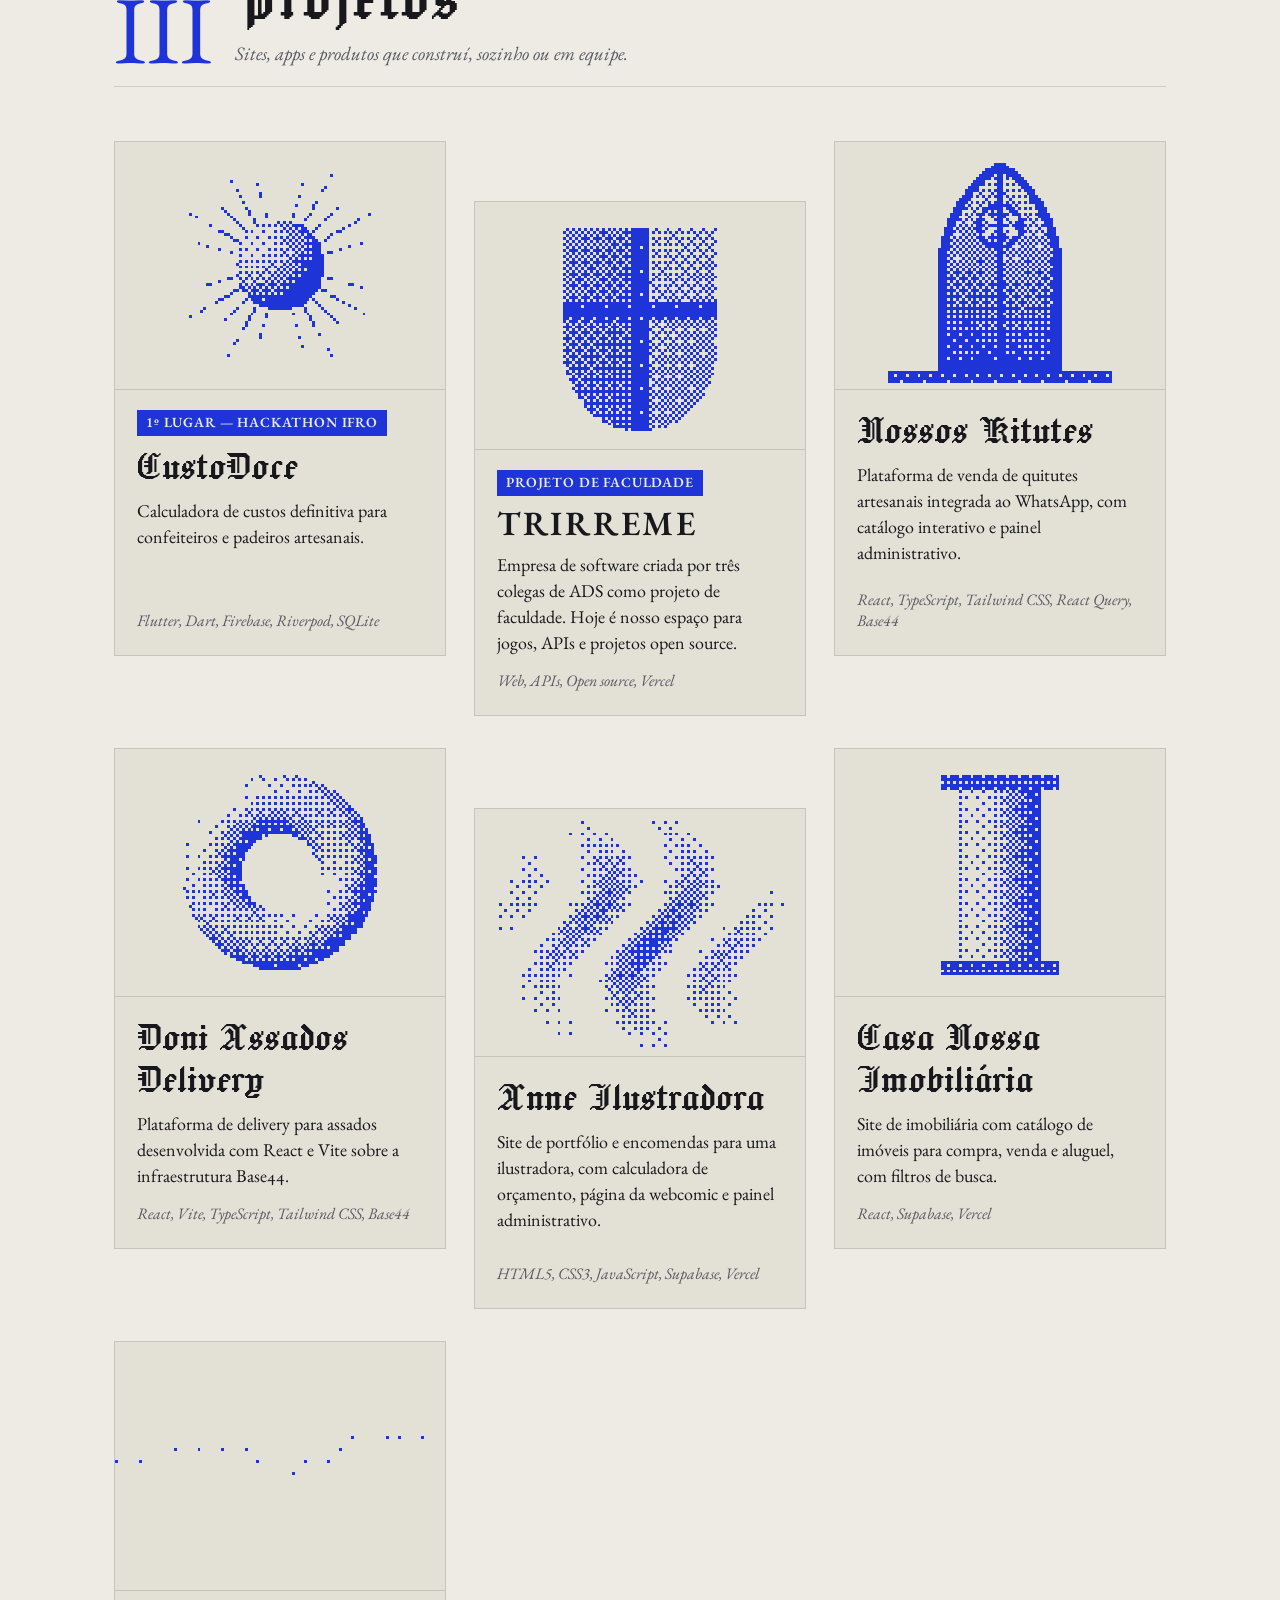
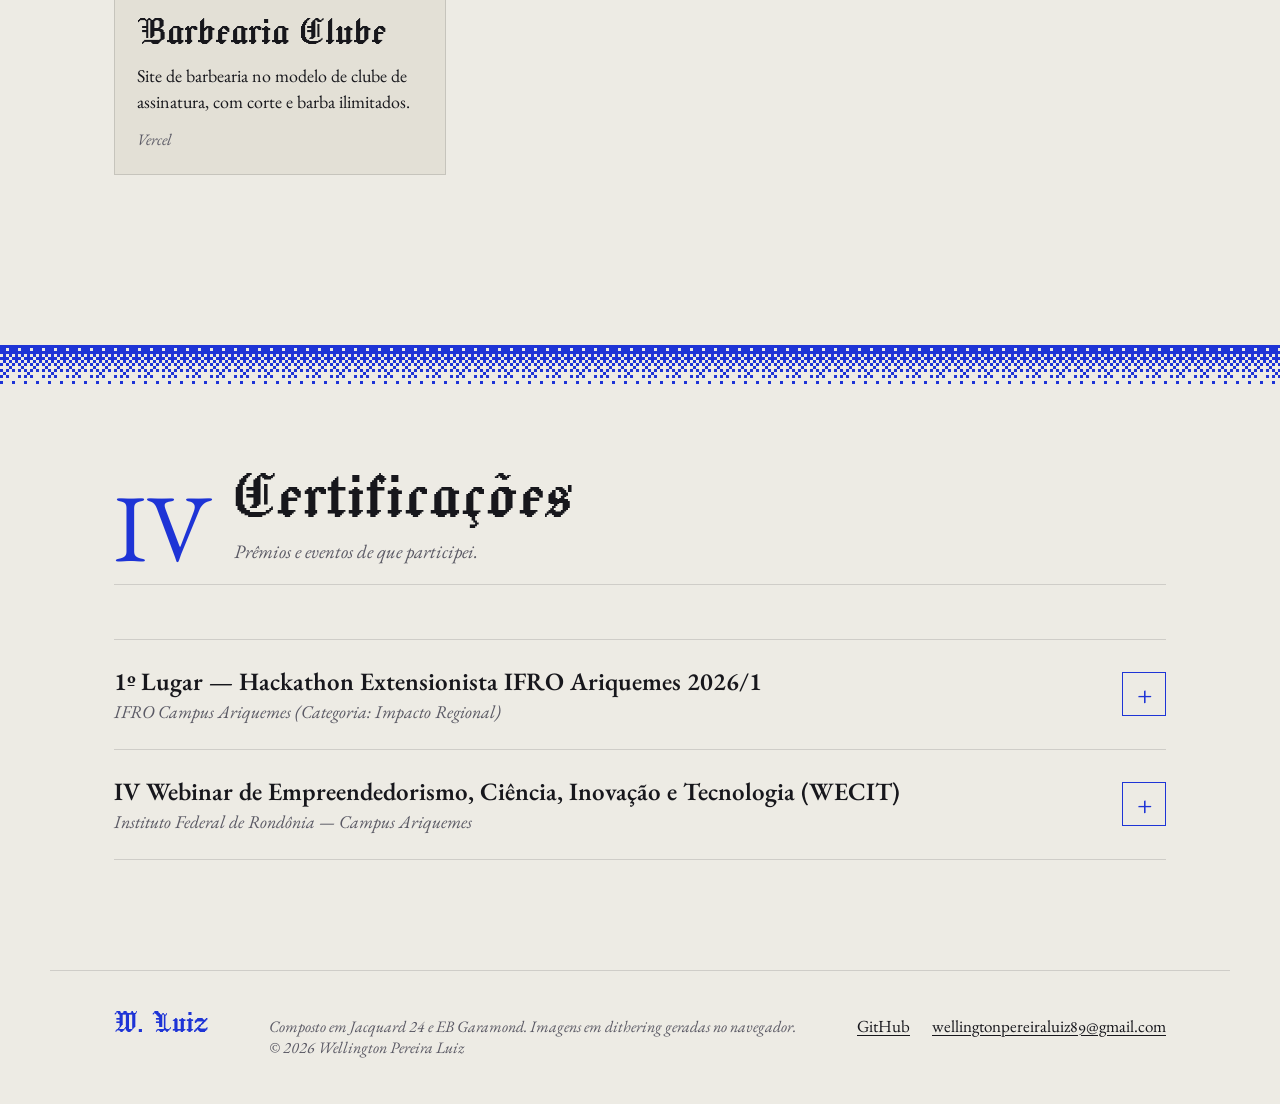
==== commit 1f2dbd57: "feat: redesign dithering + medieval, tema claro/escuro e conteúdo atualizado - Visual novo: papel e " ====
--- a/index.html
+++ b/index.html
@@ -6,7 +6,9 @@
 <title>Wellington Luiz — Desenvolvedor de Software</title>
 <meta name="description" content="Portfólio de Wellington Luiz, desenvolvedor de software em Ariquemes (RO): projetos, carreira e certificações.">
 <link rel="canonical" href="https://wellingtonpereiraluiz.github.io/portfolio/">
-<meta name="theme-color" content="#0a0b0d">
+<meta name="theme-color" content="#edebe4">
+<!-- theme before first paint: saved choice, else light (the printed-paper look) -->
+<script>try{if(localStorage.getItem('wl_theme')==='dark')document.documentElement.dataset.theme='dark'}catch(e){}</script>
 
 <!-- link previews (LinkedIn, WhatsApp, X…) -->
 <meta property="og:type" content="website">
@@ -15,7 +17,7 @@
 <meta property="og:locale:alternate" content="en_US">
 <meta property="og:url" content="https://wellingtonpereiraluiz.github.io/portfolio/">
 <meta property="og:title" content="Wellington Luiz — Desenvolvedor de Software">
-<meta property="og:description" content="Estudante de ADS no IFRO e sócio-fundador da TRIRREME. Projetos, carreira e certificações.">
+<meta property="og:description" content="Desenvolvedor na ILYSYN Systems e estudante de ADS no IFRO. Projetos, carreira e certificações.">
 <meta property="og:image" content="https://wellingtonpereiraluiz.github.io/portfolio/assets/og-image.jpg">
 <meta property="og:image:type" content="image/jpeg">
 <meta property="og:image:width" content="1200">
@@ -23,7 +25,7 @@
 <meta property="og:image:alt" content="Wellington Luiz — Desenvolvedor de Software">
 <meta name="twitter:card" content="summary_large_image">
 <meta name="twitter:title" content="Wellington Luiz — Desenvolvedor de Software">
-<meta name="twitter:description" content="Estudante de ADS no IFRO e sócio-fundador da TRIRREME. Projetos, carreira e certificações.">
+<meta name="twitter:description" content="Desenvolvedor na ILYSYN Systems e estudante de ADS no IFRO. Projetos, carreira e certificações.">
 <meta name="twitter:image" content="https://wellingtonpereiraluiz.github.io/portfolio/assets/og-image.jpg">
 <meta name="twitter:image:alt" content="Wellington Luiz — Desenvolvedor de Software">
 
@@ -32,24 +34,20 @@
 <link rel="apple-touch-icon" href="assets/apple-touch-icon.png">
 <link rel="preconnect" href="https://fonts.googleapis.com">
 <link rel="preconnect" href="https://fonts.gstatic.com" crossorigin>
-<link href="https://fonts.googleapis.com/css2?family=Libre+Caslon+Text:ital,wght@0,400;0,700;1,400&family=Geist:wght@300;400;500;600&family=JetBrains+Mono:wght@400;500;600&display=swap" rel="stylesheet">
+<link href="https://fonts.googleapis.com/css2?family=EB+Garamond:ital,wght@0,400;0,500;0,600;1,400&family=Jacquard+24&display=swap" rel="stylesheet">
 <link rel="stylesheet" href="css/style.css">
 </head>
 <body>
 
-<!-- atmospheric fixed layers -->
-<div class="bg-base" aria-hidden="true"></div>
-<div class="bg-fog" id="fogLayer" aria-hidden="true"></div>
-<div class="bg-embers" id="embersLayer" aria-hidden="true"></div>
-<div class="bg-vignette" aria-hidden="true"></div>
+<!-- paper grain -->
 <div class="bg-grain" aria-hidden="true"></div>
 
 <!-- shown only when JavaScript is off; the full site is rendered by js/app.js -->
 <noscript>
   <main class="noscript">
-    <p class="noscript-kicker">// DESENVOLVEDOR DE SOFTWARE</p>
+    <p class="noscript-kicker">Desenvolvedor de software</p>
     <h1>Wellington Luiz</h1>
-    <p>Estudante de Análise e Desenvolvimento de Sistemas no IFRO, em Ariquemes (RO), e sócio-fundador da TRIRREME.</p>
+    <p>Desenvolvedor na ILYSYN Systems e estudante de Análise e Desenvolvimento de Sistemas no IFRO, em Ariquemes (RO).</p>
     <p>Ative o JavaScript para ver projetos, carreira e certificações.</p>
     <p class="noscript-links">
       <a href="https://github.com/WellingtonPereiraLuiz">GitHub</a>
--- a/css/style.css
+++ b/css/style.css
@@ -1,678 +1,432 @@
+/* ════════════════════════════════════════════════════════════════════════
+   Portfólio — "códice pontilhado"
+   Papel e uma tinta só (azul cobalto), como uma impressão: tipografia gótica
+   pixelada (Jacquard 24) + texto em EB Garamond, imagens em dithering geradas
+   por js/app.js. Tema claro por padrão; [data-theme="dark"] troca para a noite.
+   ════════════════════════════════════════════════════════════════════════ */
+
 :root {
-  --bg: #0a0b0d;
-  --bg-alt: #1b1e22;
-  --panel: rgba(22, 24, 27, .55);
-  --panel-border: rgba(58, 73, 75, .55);
-  --text: #e5e2e1;
-  --cyan: #00dbe7;
-  --cyan-light: #74f5ff;
-  --cyan-ink: #00262a;
-  --pink: #ff4a8d;
-  --font-serif: 'Libre Caslon Text', serif;
-  --font-sans: 'Geist', system-ui, sans-serif;
-  --font-mono: 'JetBrains Mono', monospace;
+  --paper: #edebe4;          /* fundo */
+  --paper-2: #e3e0d6;        /* fundo dos pôsteres e campos */
+  --text: #17171c;
+  --muted: #5a5964;
+  --ink: #1e34d6;            /* a tinta: títulos, links, imagens pontilhadas */
+  --on-ink: #edebe4;         /* texto sobre um bloco de tinta */
+  --rule: rgba(30, 52, 214, .32);
+  --rule-soft: rgba(23, 23, 28, .14);
+  --grain-opacity: .085;
+  --grain-blend: multiply;
+  --f-display: 'Jacquard 24', 'UnifrakturCook', serif;
+  --f-text: 'EB Garamond', 'Iowan Old Style', Georgia, serif;
+  color-scheme: light;
+}
+:root[data-theme="dark"] {
+  --paper: #0e0f1a;
+  --paper-2: #161828;
+  --text: #e9e6dc;
+  --muted: #a4a2af;
+  --ink: #8e9cff;
+  --on-ink: #0e0f1a;
+  --rule: rgba(142, 156, 255, .34);
+  --rule-soft: rgba(233, 230, 220, .14);
+  --grain-opacity: .05;
+  --grain-blend: screen;
+  color-scheme: dark;
 }
 
 * { box-sizing: border-box; }
 
 html {
-  background: var(--bg);
-  -webkit-text-size-adjust: 100%; text-size-adjust: 100%; /* no font inflation on iOS landscape */
-}
-/* scroll lock while a modal is open (stops the page moving behind it on phones) */
+  background: var(--paper);
+  -webkit-text-size-adjust: 100%; text-size-adjust: 100%;
+}
 html.modal-open { overflow: hidden; }
 
 body {
   margin: 0;
-  background: var(--bg);
-  font-family: var(--font-sans);
+  background: var(--paper);
   color: var(--text);
-  position: relative;
+  font: 400 19px/1.55 var(--f-text);
+  font-variant-numeric: oldstyle-nums;
   min-height: 100vh;
   overflow-x: hidden;
-  -webkit-tap-highlight-color: transparent; /* custom :active feedback below instead of the grey flash */
-}
-
-a { color: var(--cyan); }
-a:hover { color: var(--cyan-light); }
-
-::selection { background: rgba(0, 219, 231, .25); }
-
-::-webkit-scrollbar { width: 10px; }
-::-webkit-scrollbar-track { background: var(--bg); }
-::-webkit-scrollbar-thumb { background: #2a2d31; }
-::-webkit-scrollbar-thumb:hover { background: var(--cyan); }
-
-/* ── keyframes ── */
-@keyframes emberRise {
-  0% { transform: translateY(0); opacity: 0; }
-  10% { opacity: .9; }
-  100% { transform: translateY(-110vh); opacity: 0; }
-}
-@keyframes fogDrift {
-  0% { transform: translateX(-4%); }
-  100% { transform: translateX(4%); }
-}
-@keyframes bob {
-  0%, 100% { transform: translateY(0); }
-  50% { transform: translateY(7px); }
-}
-@keyframes overlayIn { from { opacity: 0; } to { opacity: 1; } }
-@keyframes modalIn {
-  0% { opacity: 0; transform: translateY(34px) scale(.965); filter: blur(10px); }
-  100% { opacity: 1; transform: translateY(0) scale(1); filter: blur(0); }
-}
-@keyframes modalLineGrow { from { width: 0; } to { width: 64px; } }
-
-@keyframes revealIn {
-  from { opacity: 0; transform: translateY(38px) scale(.985); filter: blur(7px); }
-  to { opacity: 1; transform: translateY(0) scale(1); filter: blur(0); }
-}
-
-/* ── atmospheric layers ── */
-.bg-base {
-  position: fixed; inset: 0; z-index: 0; pointer-events: none;
-  background: radial-gradient(ellipse at 50% 120%, var(--bg-alt) 0%, var(--bg) 62%);
-}
-.bg-fog {
-  position: fixed; left: -10%; right: -10%; bottom: -42%; height: 72%; z-index: 0;
-  background: radial-gradient(ellipse at 50% 100%, rgba(0,219,231,.11) 0%, rgba(120,130,140,.09) 40%, transparent 75%);
-  filter: blur(32px); pointer-events: none; opacity: .55;
-  animation: fogDrift 15s ease-in-out infinite alternate;
-  transition: transform 1.6s cubic-bezier(.22,1,.36,1), opacity 1.6s ease;
-  will-change: transform;
-}
-.bg-fog.surge { transform: translateY(-46%) scaleY(1.5); }
-.bg-embers { position: fixed; inset: 0; z-index: 0; pointer-events: none; }
-.ember {
-  position: absolute; bottom: -4px; border-radius: 50%; opacity: 0;
-  animation-name: emberRise; animation-timing-function: linear; animation-iteration-count: infinite;
-}
-.bg-vignette {
-  position: fixed; inset: 0; z-index: 0; pointer-events: none;
-  background: radial-gradient(ellipse at 50% 50%, transparent 55%, rgba(6,7,8,.55) 100%);
-}
-
-/* ── cinematic: film grain ── */
-/* a small noise tile (SVG turbulence) at very low opacity; it only drifts on desktop,
-   phones keep it still so the full-screen layer never repaints */
+  -webkit-tap-highlight-color: transparent;
+  transition: background-color .35s ease, color .35s ease;
+}
+
+a { color: var(--ink); text-decoration-thickness: 1px; text-underline-offset: .18em; }
+a:hover { text-decoration-thickness: 2px; }
+::selection { background: var(--ink); color: var(--on-ink); }
+
+/* paper grain: a small SVG noise tile, still (no animation) */
 .bg-grain {
-  position: fixed; inset: 0; z-index: 45; pointer-events: none; opacity: .055;
-  background-image: url("data:image/svg+xml,%3Csvg xmlns='http://www.w3.org/2000/svg' width='180' height='180'%3E%3Cfilter id='n'%3E%3CfeTurbulence type='fractalNoise' baseFrequency='.85' numOctaves='2' stitchTiles='stitch'/%3E%3CfeColorMatrix values='0 0 0 0 1  0 0 0 0 1  0 0 0 0 1  0 0 0 .9 0'/%3E%3C/filter%3E%3Crect width='100%25' height='100%25' filter='url(%23n)'/%3E%3C/svg%3E");
-  background-size: 180px 180px;
-}
-@media (hover: hover) and (min-width: 721px) {
-  .bg-grain { animation: grainShift .9s steps(6) infinite; }
-}
-@keyframes grainShift {
-  0% { background-position: 0 0; }      20% { background-position: -42px 27px; }
-  40% { background-position: 61px -18px; } 60% { background-position: -23px -54px; }
-  80% { background-position: 38px 46px; } 100% { background-position: 0 0; }
-}
-
-/* ── cinematic: opening letterbox (bars created by js/app.js, first load only) ── */
-.letterbox {
-  position: fixed; left: 0; right: 0; height: 14vh; z-index: 70; background: #000; pointer-events: none;
-}
-.letterbox-top { top: 0; transform-origin: top; }
-.letterbox-bottom { bottom: 0; transform-origin: bottom; }
-.letterbox.open { animation: letterboxOpen 1.25s cubic-bezier(.76,0,.24,1) .15s forwards; }
-@keyframes letterboxOpen { to { transform: scaleY(0); } }
-
-/* ── cinematic: hero opening sequence (html.intro, first load only) ── */
+  position: fixed; inset: 0; z-index: 45; pointer-events: none;
+  opacity: var(--grain-opacity); mix-blend-mode: var(--grain-blend);
+  background-image: url("data:image/svg+xml,%3Csvg xmlns='http://www.w3.org/2000/svg' width='200' height='200'%3E%3Cfilter id='n'%3E%3CfeTurbulence type='fractalNoise' baseFrequency='.9' numOctaves='2' stitchTiles='stitch'/%3E%3CfeColorMatrix values='0 0 0 0 .5  0 0 0 0 .5  0 0 0 0 .5  0 0 0 1 0'/%3E%3C/filter%3E%3Crect width='100%25' height='100%25' filter='url(%23n)'/%3E%3C/svg%3E");
+  background-size: 200px 200px;
+}
+
 .sr-only {
   position: absolute; width: 1px; height: 1px; padding: 0; margin: -1px;
   overflow: hidden; clip: rect(0 0 0 0); white-space: nowrap; border: 0;
 }
-.hn-word { display: inline-block; white-space: nowrap; }
-.hn-ch { display: inline-block; }
-.intro .hn-ch {
-  animation: focusPull 1s cubic-bezier(.22,1,.36,1) both;
-  animation-delay: calc(.45s + var(--i) * 45ms);
-}
-.intro .hero-name { animation: nameFlare 2.4s ease-out 1.05s both; }
-.intro .hero-kicker { animation: kickerIn 1.3s cubic-bezier(.22,1,.36,1) .3s both; }
-.intro .hero-bio { animation: introRise 1s cubic-bezier(.22,1,.36,1) 1.15s both; }
-.intro .hero-cta { animation: introRise 1s cubic-bezier(.22,1,.36,1) 1.3s both; }
-.intro .hero-panel { animation: introRise 1s cubic-bezier(.22,1,.36,1) 1.45s both; }
-.intro .corner, .intro .scroll-hint { animation: overlayIn 1.2s ease 1.6s both; }
-@keyframes focusPull {
-  0% { opacity: 0; transform: translateY(.32em); filter: blur(10px); }
-  60% { opacity: 1; }
-  100% { opacity: 1; transform: none; filter: blur(0); }
-}
-@keyframes nameFlare {
-  0% { text-shadow: 0 0 28px rgba(0,219,231,.22); }
-  18% { text-shadow: 0 0 46px rgba(0,219,231,.7), 0 0 4px rgba(116,245,255,.5); }
-  100% { text-shadow: 0 0 28px rgba(0,219,231,.22); }
-}
-@keyframes kickerIn {
-  from { opacity: 0; letter-spacing: .55em; }
-  to { opacity: 1; letter-spacing: .24em; }
-}
-@keyframes introRise {
-  from { opacity: 0; transform: translateY(22px); }
-  to { opacity: 1; transform: none; }
-}
-
-/* ── cinematic: hero drifts back as you scroll away (transform/opacity set in js) ── */
-.hero-content, .hero-watermark { will-change: transform; }
+
+/* dithered canvases are drawn small and scaled up with hard pixel edges */
+canvas.dither { display: block; width: 100%; height: 100%; image-rendering: pixelated; image-rendering: crisp-edges; }
 
 /* ── navbar ── */
 .navbar {
-  position: fixed; top: 0; left: 0; right: 0; height: 64px; z-index: 40;
+  position: fixed; top: 0; left: 0; right: 0; z-index: 40; height: 68px;
   display: flex; align-items: center; justify-content: space-between;
-  padding: 0 44px; background: rgba(10,11,13,.65);
-  backdrop-filter: blur(16px); -webkit-backdrop-filter: blur(16px);
-  border-bottom: 1px solid rgba(255,255,255,.06);
-  transition: transform .45s cubic-bezier(.22,1,.36,1);
-}
-/* phones: the bar slides away while scrolling down and returns on scroll up (js/app.js) */
+  padding: 0 clamp(20px, 4vw, 56px);
+  background: color-mix(in srgb, var(--paper) 92%, transparent);
+  border-bottom: 1px solid var(--rule-soft);
+  transition: transform .45s cubic-bezier(.22,1,.36,1), background-color .35s ease;
+}
 .navbar.nav-hidden { transform: translateY(-100%); }
 .navbar-brand {
-  display: flex; align-items: center; gap: 9px;
-  font: 600 11.5px var(--font-mono); letter-spacing: .18em; color: var(--text); cursor: pointer;
-  background: none; border: none; padding: 0;
-}
-.navbar-right { display: flex; align-items: center; gap: 28px; }
-.navbar-nav { display: flex; align-items: center; gap: 28px; list-style: none; margin: 0; padding: 0; }
+  font: 400 30px/1 var(--f-display); color: var(--ink); cursor: pointer;
+  background: none; border: none; padding: 4px 0;
+}
+.navbar-right { display: flex; align-items: center; gap: 30px; }
+.navbar-nav { display: flex; align-items: center; gap: 26px; }
 .navbar-nav a {
-  cursor: pointer; font: 500 10.5px var(--font-mono); letter-spacing: .14em;
-  text-decoration: none; padding-bottom: 4px; transition: color .3s ease;
-  color: rgba(229,226,225,.55); border-bottom: 1px solid transparent;
-  background: none; border-left: none; border-right: none; border-top: none;
-}
-.navbar-nav a.active { color: var(--cyan); border-bottom: 1px solid var(--cyan); }
-.navbar-lang {
-  display: flex; align-items: center; gap: 8px; font: 500 10.5px var(--font-mono);
-  letter-spacing: .1em; border-left: 1px solid rgba(255,255,255,.12); padding-left: 22px;
-}
-.navbar-lang button {
-  cursor: pointer; padding: 3px 2px; color: rgba(229,226,225,.45);
-  background: none; border: none; font: 500 10.5px var(--font-mono); letter-spacing: .1em;
-}
-.navbar-lang button.active { color: var(--cyan); }
-.navbar-lang span { color: rgba(229,226,225,.25); }
+  font: 500 18px var(--f-text); color: var(--muted); text-decoration: none;
+  padding: 6px 0; border-bottom: 2px solid transparent; transition: color .25s ease;
+}
+.navbar-nav a:hover { color: var(--text); }
+.navbar-nav a.active { color: var(--ink); border-bottom-color: var(--ink); }
+.navbar-tools { display: flex; align-items: center; gap: 6px; padding-left: 24px; border-left: 1px solid var(--rule-soft); }
+.navbar-lang { display: flex; align-items: center; }
+.navbar-lang button, .theme-toggle {
+  cursor: pointer; background: none; border: none; color: var(--muted);
+  font: 500 16px var(--f-text); font-variant-caps: all-small-caps; letter-spacing: .06em;
+  min-width: 36px; min-height: 36px; padding: 0 4px; display: inline-flex; align-items: center; justify-content: center;
+}
+.navbar-lang button:hover, .theme-toggle:hover { color: var(--text); }
+.navbar-lang button.active { color: var(--ink); text-decoration: underline; text-underline-offset: .3em; }
+.navbar-lang span { color: var(--rule-soft); }
+.theme-toggle svg { width: 20px; height: 20px; }
 
 section { position: relative; z-index: 1; }
 
 /* ── hero ── */
 .hero {
-  min-height: 100vh; min-height: 100svh; /* svh: ignores the phone browser bar, so the hero fits */
-  display: flex; align-items: center; justify-content: center;
-  gap: 70px; padding: 110px clamp(24px, 5vw, 72px) 130px; box-sizing: border-box;
-  position: relative; flex-wrap: wrap;
-  overflow-x: clip; /* the oversized watermark bleeds past the right edge */
-}
-.hero-watermark {
-  position: absolute; top: 50%; right: -40px; transform: translateY(-58%);
-  font: 400 460px/1 var(--font-serif); color: rgba(0,219,231,.035);
-  pointer-events: none; user-select: none;
-}
-.corner { position: absolute; width: 26px; height: 26px; pointer-events: none; border-color: rgba(0,219,231,.35); }
-.corner-tl { top: 96px; left: 72px; border-top: 1px solid; border-left: 1px solid; }
-.corner-tr { top: 96px; right: 72px; border-top: 1px solid; border-right: 1px solid; }
-.corner-bl { bottom: 56px; left: 72px; border-bottom: 1px solid; border-left: 1px solid; }
-.corner-br { bottom: 56px; right: 72px; border-bottom: 1px solid; border-right: 1px solid; }
-
-.hero-content {
-  display: flex; align-items: center; gap: 56px; flex-wrap: wrap;
-  width: 100%; max-width: 1100px; margin: 0 auto;
-}
-.hero-main { flex: 1 1 480px; min-width: min(480px, 100%); max-width: 660px; display: flex; flex-direction: column; gap: 20px; }
-.hero-kicker { font: 500 11px var(--font-mono); letter-spacing: .24em; color: var(--cyan); }
+  min-height: 100vh; min-height: 100svh;
+  display: grid; grid-template-columns: minmax(0, 1.1fr) minmax(0, .9fr); align-items: center;
+  gap: clamp(24px, 4vw, 64px);
+  max-width: 1280px; margin: 0 auto;
+  padding: 120px clamp(20px, 5vw, 72px) 80px;
+}
+.hero-main { display: flex; flex-direction: column; align-items: flex-start; }
+.hero-kicker { margin: 0 0 6px; font: italic 400 24px/1.3 var(--f-text); color: var(--ink); }
 .hero-name {
-  font: 400 clamp(44px, 6vw, 68px)/1.06 var(--font-serif); color: var(--text);
-  letter-spacing: -.01em; text-shadow: 0 0 28px rgba(0,219,231,.22);
-}
-.hero-bio {
-  font: 300 16px/1.7 var(--font-sans); color: rgba(229,226,225,.72);
-  border-left: 2px solid rgba(0,219,231,.5); padding-left: 18px; max-width: 560px;
-}
-.hero-cta { display: flex; gap: 12px; margin-top: 8px; flex-wrap: wrap; }
-.btn-solid {
-  cursor: pointer; font: 500 11px var(--font-mono); letter-spacing: .14em;
-  color: var(--cyan-ink); background: var(--cyan); padding: 14px 24px;
-  transition: box-shadow .3s ease; border: none;
-}
-.btn-solid:hover { box-shadow: 0 0 22px rgba(0,219,231,.45); }
-.btn-outline {
-  font: 500 11px var(--font-mono); letter-spacing: .14em; color: var(--text);
-  border: 1px solid rgba(255,255,255,.25); padding: 14px 24px; text-decoration: none;
-  transition: border-color .3s ease, color .3s ease; display: inline-block;
-}
-.btn-outline:hover { border-color: var(--cyan); color: var(--cyan); }
-
-.hero-panel {
-  flex: 1 1 240px; min-width: 240px; max-width: 320px; display: flex; flex-direction: column;
-  gap: 15px; border-left: 1px solid rgba(255,255,255,.12); padding-left: 26px;
-}
-.hero-panel-label { font: 500 10px var(--font-mono); letter-spacing: .2em; color: rgba(229,226,225,.4); }
-.hero-panel-value { font: 400 13.5px var(--font-sans); color: var(--text); }
-
-.scroll-hint {
-  position: absolute; bottom: 28px; left: 50%; transform: translateX(-50%);
-  display: flex; flex-direction: column; align-items: center; gap: 6px;
-  font: 500 9.5px var(--font-mono); letter-spacing: .26em; color: rgba(229,226,225,.4);
-}
-.scroll-hint .arrow { color: var(--cyan); animation: bob 2.2s ease-in-out infinite; }
-
-/* ── section headers ── */
-.section-inner { padding: 90px 72px 110px; max-width: 1280px; margin: 0 auto; box-sizing: border-box; }
-.about-inner { padding: 0 72px 110px; max-width: 1280px; margin: 0 auto; box-sizing: border-box; }
-.section-head { margin-bottom: 44px; display: flex; flex-direction: column; gap: 10px; }
-.about-head { margin-bottom: 26px; display: flex; flex-direction: column; gap: 10px; }
-.section-kicker { font: 500 10.5px var(--font-mono); letter-spacing: .24em; color: var(--cyan); }
-/* chapter cards: a light line draws after the kicker and the title rises out of a mask */
-.section-kicker::after {
-  content: ''; display: inline-block; vertical-align: middle; height: 1px; width: 0; margin-left: 14px;
-  background: linear-gradient(90deg, var(--cyan), transparent);
-  transition: width 1.3s cubic-bezier(.22,1,.36,1) calc(var(--rv-delay, 0ms) + 350ms);
-}
-.revealed .section-kicker::after, .revealed-instant .section-kicker::after { width: 56px; }
-.revealed > .section-title { animation: titleRise 1.15s cubic-bezier(.22,1,.36,1) calc(var(--rv-delay, 0ms) + 120ms) backwards; }
-@keyframes titleRise {
-  from { clip-path: inset(0 0 100% 0); transform: translateY(.45em); }
-  to { clip-path: inset(0 0 0 0); transform: none; }
-}
-.section-title { font: 400 40px/1.15 var(--font-serif); color: var(--text); }
-.section-sub { font: 300 14px var(--font-sans); color: rgba(229,226,225,.55); }
-
-/* ── about bento ── */
-.bento {
-  display: grid; grid-template-columns: repeat(3, 1fr); grid-auto-rows: auto; gap: 13px;
-}
-.card {
-  background: var(--panel); backdrop-filter: blur(14px); border: 1px solid var(--panel-border);
-  transition: border-color .4s ease;
-}
-.card:hover { border-color: rgba(0,219,231,.5); }
-.card-bio { grid-column: 1 / 3; grid-row: 1 / 3; padding: 38px 40px; display: flex; flex-direction: column; gap: 16px; }
-.card-quote { grid-row: 1 / 3; padding: 28px 30px; display: flex; flex-direction: column; justify-content: center; gap: 18px; }
-.card-stack { grid-column: 1 / 3; padding: 30px 40px; display: flex; flex-direction: column; gap: 18px; }
-.card-roadmap { padding: 30px; display: flex; flex-direction: column; gap: 16px; }
-.card-label { font: 500 10px var(--font-mono); letter-spacing: .22em; color: var(--cyan); }
-.card-bio-text { font: 300 15px/1.75 var(--font-sans); color: rgba(229,226,225,.78); }
-.quote-mark { font: 400 26px var(--font-serif); color: rgba(0,219,231,.5); }
-.quote-text { font: italic 400 17px/1.6 var(--font-serif); color: rgba(229,226,225,.78); }
-.quote-line { width: 44px; height: 1px; background: linear-gradient(90deg, var(--cyan), transparent); }
-
-.stack-groups { display: flex; flex-direction: column; gap: 14px; }
-.stack-group { display: flex; flex-direction: column; gap: 8px; }
-.stack-group-title { font: 500 9.5px var(--font-mono); letter-spacing: .18em; color: rgba(229,226,225,.42); }
-.stack-items { display: flex; flex-wrap: wrap; gap: 8px; }
-.stack-chip {
-  white-space: nowrap;
-  font: 500 10px var(--font-mono); letter-spacing: .1em; color: rgba(229,226,225,.78);
-  border: 1px solid rgba(255,255,255,.16); padding: 7px 12px; transition: border-color .3s ease, color .3s ease;
-}
-.stack-chip:hover { border-color: var(--cyan); color: var(--cyan); }
-
-.roadmap-item { border-left: 2px solid rgba(255,255,255,.14); padding-left: 14px; display: flex; flex-direction: column; gap: 4px; }
-.roadmap-title { font: 600 13px var(--font-sans); color: var(--text); }
-.roadmap-desc { font: 300 12.5px/1.55 var(--font-sans); color: rgba(229,226,225,.6); }
-
-/* ── carreira ── */
-.timeline { position: relative; padding-left: 34px; display: flex; flex-direction: column; gap: 22px; }
-.timeline-line {
-  position: absolute; left: 7px; top: 6px; bottom: 6px; width: 1px;
-  background: linear-gradient(to bottom, rgba(0,219,231,.6), rgba(255,255,255,.08));
-}
-.job-card {
-  position: relative; cursor: pointer; background: var(--panel); backdrop-filter: blur(14px);
-  border: 1px solid var(--panel-border); padding: 28px 34px; display: flex; flex-direction: column; gap: 10px;
-  transition: border-color .4s ease, transform .4s ease;
-}
-@media (hover: hover) {
-  .job-card:hover { border-color: rgba(0,219,231,.6); transform: translateX(6px); }
-}
-.job-dot {
-  position: absolute; left: -31px; top: 34px; width: 9px; height: 9px; background: var(--bg);
-  border: 1px solid var(--cyan); box-shadow: 0 0 10px rgba(0,219,231,.5);
-}
-.job-period { font: 500 10.5px var(--font-mono); letter-spacing: .16em; color: var(--cyan); }
-.job-role { font: 400 24px/1.2 var(--font-serif); color: var(--text); }
-.job-company { font: 500 12px var(--font-mono); letter-spacing: .08em; color: rgba(229,226,225,.55); }
-.job-short { font: 300 14px/1.65 var(--font-sans); color: rgba(229,226,225,.7); max-width: 720px; }
-.chip-row { display: flex; flex-wrap: wrap; gap: 8px; margin-top: 4px; }
-.chip {
-  font: 500 9.5px var(--font-mono); letter-spacing: .1em; color: rgba(229,226,225,.65);
-  border: 1px solid rgba(255,255,255,.14); padding: 6px 10px;
-}
-.view-details { font: 500 10px var(--font-mono); letter-spacing: .16em; color: rgba(0,219,231,.7); margin-top: 4px; }
-
-/* ── projetos ── */
-.project-grid { display: grid; grid-template-columns: repeat(auto-fit, minmax(300px, 1fr)); gap: 14px; }
-.project-card {
-  position: relative; cursor: pointer; overflow: hidden;
-  background: var(--panel); backdrop-filter: blur(14px); border: 1px solid var(--panel-border);
-  padding: 26px 28px; display: flex; flex-direction: column; gap: 12px;
-  transition: border-color .4s ease, transform .4s ease;
-}
-@media (hover: hover) {
-  .project-card:hover { border-color: rgba(0,219,231,.6); transform: translateY(-5px); }
-}
-.project-topline {
-  position: absolute; top: 0; left: 0; right: 0; height: 1px; opacity: 0;
-  background: linear-gradient(90deg, transparent, rgba(0,219,231,.7), transparent);
-  transition: opacity .5s ease;
-}
-.project-card:hover .project-topline { opacity: 1; }
-.project-index {
-  position: absolute; right: 12px; bottom: -22px; pointer-events: none; user-select: none;
-  font: 400 74px/1 var(--font-serif); color: rgba(0,219,231,.06);
-}
-.project-kicker { font: 500 9px var(--font-mono); letter-spacing: .2em; color: rgba(0,219,231,.7); }
-.project-head-row { display: flex; align-items: flex-start; justify-content: space-between; gap: 12px; }
-.project-title { font: 400 20px/1.2 var(--font-serif); color: var(--text); }
-.project-badge {
-  flex: none; max-width: 46%; text-align: right;
-  font: 600 8.5px/1.35 var(--font-mono); letter-spacing: .1em;
-  color: var(--cyan-ink); background: var(--cyan); padding: 5px 8px;
-}
-.project-short { font: 300 13.5px/1.6 var(--font-sans); color: rgba(229,226,225,.68); flex: 1; }
-.project-tags { display: flex; flex-wrap: wrap; gap: 7px; }
-.tag { font: 500 9px var(--font-mono); letter-spacing: .1em; color: rgba(229,226,225,.6); border: 1px solid rgba(255,255,255,.14); padding: 5px 9px; }
-.project-card .view-details { margin-top: 2px; }
-
-/* ── certificações ── */
-.cert-list { display: flex; flex-direction: column; gap: 12px; }
-.cert-card {
-  position: relative; background: var(--panel); backdrop-filter: blur(14px);
-  transition: border-color .5s ease, box-shadow .5s ease;
-  border: 1px solid var(--panel-border);
-}
-.cert-card:hover { border-color: rgba(0,219,231,.5); }
-.cert-card.open { border-color: rgba(0,219,231,.4); box-shadow: 0 0 26px rgba(0,219,231,.06); }
-.cert-topline {
-  position: absolute; top: 0; left: 0; right: 0; height: 1px;
-  background: linear-gradient(90deg, transparent, rgba(0,219,231,.7), transparent);
-  transition: opacity .6s ease; opacity: 0;
-}
-.cert-card.open .cert-topline { opacity: 1; }
-.cert-head { cursor: pointer; display: flex; align-items: center; justify-content: space-between; gap: 20px; padding: 24px 30px; }
-.cert-name { font: 400 17px/1.3 var(--font-serif); color: var(--text); transition: color .4s ease; }
-.cert-card.open .cert-name { color: var(--cyan-light); }
-.cert-issuer { font: 500 10.5px var(--font-mono); letter-spacing: .1em; color: rgba(229,226,225,.5); }
+  margin: 0; font: 400 clamp(76px, 11vw, 168px)/.86 var(--f-display); color: var(--text);
+  letter-spacing: -.01em;
+}
+.hn-word { display: block; white-space: nowrap; }
+.hn-ch { display: inline-block; }
+.hero-bio { margin: 26px 0 0; max-width: 31em; font-size: 21px; line-height: 1.5; color: var(--text); }
+.hero-cta { display: flex; flex-wrap: wrap; gap: 12px; margin-top: 30px; }
+
+.btn-solid, .btn-outline {
+  cursor: pointer; display: inline-flex; align-items: center; justify-content: center; min-height: 50px;
+  padding: 0 24px; font: 500 18px var(--f-text); text-decoration: none; border-radius: 0;
+  transition: background-color .2s ease, color .2s ease, box-shadow .2s ease;
+}
+.btn-solid { color: var(--on-ink); background: var(--ink); border: 1px solid var(--ink); }
+.btn-solid:hover { box-shadow: 5px 5px 0 var(--text); }
+.btn-outline { color: var(--text); background: transparent; border: 1px solid var(--text); }
+.btn-outline:hover { color: var(--ink); border-color: var(--ink); box-shadow: 5px 5px 0 var(--ink); }
+
+.hero-facts {
+  display: grid; grid-template-columns: repeat(3, auto); gap: 6px 34px; margin: 40px 0 0; padding-top: 18px;
+  border-top: 1px solid var(--rule-soft);
+}
+.hero-facts dt { font: italic 400 16px var(--f-text); color: var(--muted); }
+.hero-facts dd { margin: 0; font-size: 17px; line-height: 1.35; }
+
+/* the orb: dithered canvas with a ring of text turning around it */
+.hero-art { position: relative; width: min(100%, 540px); aspect-ratio: 1; justify-self: center; }
+.hero-art .dither { position: absolute; inset: 11%; width: 78%; height: 78%; }
+.hero-ring { position: absolute; inset: 0; width: 100%; height: 100%; overflow: visible; }
+.hero-ring text {
+  font: 500 10.4px var(--f-text); font-variant-caps: all-small-caps; letter-spacing: .2em; fill: var(--ink);
+}
+.hero-ring g { transform-origin: 100px 100px; animation: ringTurn 80s linear infinite; }
+@keyframes ringTurn { to { transform: rotate(360deg); } }
+
+/* first load only: the name sets in letter by letter, in hard steps like a printer */
+.intro .hn-ch { animation: inkIn .5s steps(3, end) both; animation-delay: calc(.25s + var(--i) * 55ms); }
+.intro .hero-kicker, .intro .hero-bio, .intro .hero-cta, .intro .hero-facts { animation: inkIn .6s steps(4, end) 1.1s both; }
+@keyframes inkIn { from { opacity: 0; } to { opacity: 1; } }
+
+/* ── dithered band between sections ── */
+.dither-band {
+  height: 42px; margin: 0; pointer-events: none;
+  background-image: var(--dither-band, none); background-repeat: repeat-x;
+  background-size: 192px 42px; image-rendering: pixelated;
+}
+
+/* ── section heads: roman chapter numeral + gothic title ── */
+.section-inner { max-width: 1180px; margin: 0 auto; padding: 72px clamp(20px, 5vw, 72px) 110px; }
+.section-head {
+  display: grid; grid-template-columns: auto 1fr; column-gap: 22px; align-items: end;
+  margin-bottom: 54px; padding-bottom: 18px; border-bottom: 1px solid var(--rule-soft);
+}
+.section-num { grid-row: 1 / 3; font: 400 clamp(60px, 7.5vw, 96px)/.8 var(--f-text); color: var(--ink); }
+.section-title { margin: 0; font: 400 clamp(46px, 6vw, 76px)/.95 var(--f-display); color: var(--text); }
+.section-sub { margin: 8px 0 0; font: italic 400 19px/1.4 var(--f-text); color: var(--muted); }
+
+/* ── about ── */
+.about { display: grid; grid-template-columns: minmax(0, 1.55fr) minmax(0, 1fr); gap: 56px 64px; }
+.about-bio { margin: 0; font-size: 21px; line-height: 1.62; max-width: 36em; }
+/* illuminated initial: the first letter in gothic type on a block of ink */
+.dropcap {
+  float: left; margin: 6px 14px 0 0; padding: 4px 12px 0;
+  font: 500 92px/.9 var(--f-text); color: var(--on-ink); background: var(--ink);
+}
+.about-quote { margin: 0; align-self: center; text-align: center; padding: 28px 8px; border-block: 1px solid var(--rule); }
+.about-quote p { margin: 0; font: italic 400 27px/1.35 var(--f-text); color: var(--text); }
+.about-quote .fleuron { display: block; font-size: 24px; color: var(--ink); line-height: 1; }
+.about-quote .fleuron:first-child { margin-bottom: 14px; }
+.about-quote .fleuron:last-child { margin-top: 14px; }
+
+.about-h { margin: 0 0 16px; font: 400 38px/1 var(--f-display); color: var(--ink); }
+.stack-groups { display: grid; grid-template-columns: repeat(auto-fit, minmax(190px, 1fr)); gap: 22px 30px; }
+.stack-group h4 { margin: 0 0 6px; font: italic 400 17px var(--f-text); color: var(--muted); }
+.stack-group ul { margin: 0; padding: 0; list-style: none; }
+.stack-group li { font-size: 19px; line-height: 1.5; }
+.stack-group li::before { content: '✦'; color: var(--ink); font-size: .62em; margin-right: 9px; vertical-align: .2em; }
+
+.roadmap { margin: 0; padding: 0; list-style: none; display: flex; flex-direction: column; gap: 18px; }
+.roadmap li { display: grid; grid-template-columns: 34px 1fr; column-gap: 10px; }
+.roadmap-n { grid-row: 1 / 3; font: 500 21px/1.15 var(--f-text); font-variant-numeric: lining-nums; color: var(--ink); text-align: right; }
+.roadmap-title { font-weight: 600; font-size: 19px; }
+.roadmap-desc { font-size: 17px; line-height: 1.45; color: var(--muted); }
+
+/* ── career: a timeline down an ink rule ── */
+.timeline { list-style: none; margin: 0; padding: 0; position: relative; }
+.timeline::before { content: ''; position: absolute; left: 196px; top: 10px; bottom: 10px; width: 1px; background: var(--rule); }
+.job {
+  position: relative; display: grid; grid-template-columns: 172px 1fr; column-gap: 50px;
+  padding: 26px 0; cursor: pointer; border-bottom: 1px solid var(--rule-soft);
+}
+.job:last-child { border-bottom: none; }
+.job::before {
+  content: ''; position: absolute; left: 191px; top: 37px; width: 11px; height: 11px;
+  background: var(--paper); border: 1px solid var(--ink); transform: rotate(45deg); transition: background-color .2s ease;
+}
+.job:hover::before, .job:focus-visible::before { background: var(--ink); }
+.job-period { padding-top: 6px; font: 500 17px var(--f-text); font-variant-caps: small-caps; letter-spacing: .03em; color: var(--muted); }
+.job-role { margin: 0; font: 600 28px/1.15 var(--f-text); color: var(--text); }
+.job:hover .job-role { color: var(--ink); }
+.job-company { margin: 2px 0 0; font: italic 400 19px var(--f-text); color: var(--ink); }
+.job-short { margin: 10px 0 0; max-width: 40em; font-size: 18px; color: var(--text); }
+.job-tags { margin: 12px 0 0; padding: 0; list-style: none; display: flex; flex-wrap: wrap; gap: 6px 8px; }
+.job-more { display: inline-block; margin-top: 12px; font: italic 400 17px var(--f-text); color: var(--ink); text-decoration: underline; text-underline-offset: .2em; }
+
+.tag {
+  font: 500 15px var(--f-text); font-variant-caps: small-caps; letter-spacing: .03em; color: var(--muted);
+  border: 1px solid var(--rule-soft); padding: 2px 9px 3px;
+}
+
+/* ── projects: a wall of posters, the middle column set lower ── */
+.project-grid { display: grid; grid-template-columns: repeat(3, minmax(0, 1fr)); gap: 92px 28px; padding-bottom: 60px; }
+.project-grid > :nth-child(3n+2) { position: relative; top: 60px; }
+.poster {
+  cursor: pointer; display: flex; flex-direction: column; background: var(--paper-2);
+  border: 1px solid var(--rule-soft); transition: border-color .2s ease, box-shadow .2s ease;
+}
+.poster:hover { border-color: var(--ink); box-shadow: 8px 8px 0 var(--ink); }
+.poster-art { aspect-ratio: 4 / 3; border-bottom: 1px solid var(--rule-soft); }
+.poster-body { display: flex; flex-direction: column; gap: 10px; padding: 20px 22px 24px; flex: 1; }
+.poster-badge {
+  align-self: flex-start; font: 600 14px/1.2 var(--f-text); letter-spacing: .06em;
+  color: var(--on-ink); background: var(--ink); padding: 4px 9px 5px;
+}
+.poster-title { margin: 0; font: 400 44px/.95 var(--f-display); color: var(--text); overflow-wrap: anywhere; }
+.poster-title.caps, .modal-title.caps { font-family: var(--f-text); font-weight: 600; letter-spacing: .08em; }
+.poster-title.caps { font-size: 34px; line-height: 1.05; }
+.poster-short { margin: 0; font-size: 18px; line-height: 1.45; color: var(--text); flex: 1; }
+.poster-tags { margin: 4px 0 0; font: italic 400 16px var(--f-text); color: var(--muted); }
+
+/* ── certifications: an accordion of seals ── */
+.cert-list { list-style: none; margin: 0; padding: 0; border-top: 1px solid var(--rule-soft); }
+.cert-card { border-bottom: 1px solid var(--rule-soft); }
+.cert-head {
+  cursor: pointer; display: grid; grid-template-columns: 1fr auto; align-items: center; gap: 22px; padding: 26px 0;
+}
+.cert-name { margin: 0; font: 600 25px/1.2 var(--f-text); color: var(--text); }
+.cert-card.open .cert-name, .cert-head:hover .cert-name { color: var(--ink); }
+.cert-issuer { margin: 4px 0 0; font: italic 400 18px var(--f-text); color: var(--muted); }
 .cert-chev {
-  flex: none; width: 34px; height: 34px; display: flex; align-items: center; justify-content: center;
-  border: 1px solid rgba(0,219,231,.35); font: 400 15px var(--font-mono); color: var(--cyan);
-  transition: transform .55s cubic-bezier(.22,1,.36,1), background .4s ease, box-shadow .4s ease;
-}
-.cert-card.open .cert-chev { transform: rotate(135deg); background: rgba(0,219,231,.14); box-shadow: 0 0 14px rgba(0,219,231,.3); }
-.cert-collapse { overflow: hidden; max-height: 0; transition: max-height 1.15s cubic-bezier(.16,1,.3,1); }
-.cert-body {
-  padding: 2px 30px 24px; display: flex; flex-direction: column; gap: 14px;
-  opacity: 0; transform: translateY(-22px); filter: blur(6px);
-  transition: opacity .9s ease .3s, transform .9s cubic-bezier(.22,1,.36,1) .3s, filter .9s ease .3s;
-}
-.cert-card.open .cert-body { opacity: 1; transform: translateY(0); filter: blur(0); }
-.cert-line {
-  height: 1px; width: 0%; background: linear-gradient(90deg, rgba(0,219,231,.45), transparent);
-  transition: width 1.2s cubic-bezier(.22,1,.36,1) .35s;
-}
-.cert-card.open .cert-line { width: 100%; }
-.cert-desc { font: 300 13.5px/1.7 var(--font-sans); color: rgba(229,226,225,.72); max-width: 760px; }
-.cert-metas {
-  display: grid; grid-template-columns: repeat(auto-fit, minmax(160px, 1fr)); gap: 12px;
-  border-top: 1px solid rgba(255,255,255,.08); padding-top: 14px;
-}
-.cert-meta { display: flex; flex-direction: column; gap: 4px; }
-.cert-meta-label { font: 500 9px var(--font-mono); letter-spacing: .18em; color: rgba(229,226,225,.4); }
-.cert-meta-value { font: 400 13px var(--font-sans); color: var(--text); }
+  width: 44px; height: 44px; display: flex; align-items: center; justify-content: center;
+  border: 1px solid var(--ink); color: var(--ink); font: 400 26px/1 var(--f-text);
+  transition: transform .45s cubic-bezier(.22,1,.36,1), background-color .2s ease, color .2s ease;
+}
+.cert-card.open .cert-chev { transform: rotate(45deg); background: var(--ink); color: var(--on-ink); }
+.cert-collapse { overflow: hidden; max-height: 0; transition: max-height .7s cubic-bezier(.16,1,.3,1); }
+.cert-body { padding: 0 0 30px; display: flex; flex-direction: column; gap: 20px; max-width: 46em; }
+.cert-desc { margin: 0; font-size: 19px; line-height: 1.6; }
+.cert-metas { margin: 0; display: grid; grid-template-columns: repeat(auto-fit, minmax(160px, 1fr)); gap: 14px 24px; }
+.cert-metas dt { font: italic 400 16px var(--f-text); color: var(--muted); }
+.cert-metas dd { margin: 0; font-size: 18px; line-height: 1.35; }
 .cert-links { display: flex; flex-wrap: wrap; gap: 10px; }
 .cert-link {
-  font: 500 10px var(--font-mono); letter-spacing: .12em; color: var(--text);
-  border: 1px solid rgba(255,255,255,.22); padding: 10px 16px; text-decoration: none;
-  transition: border-color .3s ease, color .3s ease;
-}
-.cert-link:hover { border-color: var(--cyan); color: var(--cyan); }
-
-/* ── footer ── */
+  display: inline-flex; align-items: center; min-height: 44px; padding: 0 16px;
+  font: 500 17px var(--f-text); color: var(--text); text-decoration: none; border: 1px solid var(--text);
+  transition: color .2s ease, border-color .2s ease, box-shadow .2s ease;
+}
+.cert-link:hover { color: var(--ink); border-color: var(--ink); box-shadow: 4px 4px 0 var(--ink); }
+
+/* ── footer: a colophon ── */
 .site-footer {
-  position: relative; z-index: 1; border-top: 1px solid rgba(255,255,255,.07);
-  padding: 30px 72px; display: flex; align-items: center; justify-content: space-between;
-  flex-wrap: wrap; gap: 14px;
-}
-.footer-copy { font: 500 10px var(--font-mono); letter-spacing: .14em; color: rgba(229,226,225,.4); }
-.footer-links { display: flex; flex-wrap: wrap; gap: 12px 22px; }
-.footer-links a { font: 500 10px var(--font-mono); letter-spacing: .14em; color: rgba(229,226,225,.5); text-decoration: none; }
-.footer-links a:hover { color: var(--cyan); }
-
-/* ── data-reveal ── */
-[data-reveal] { opacity: 0; transform: translateY(38px) scale(.985); filter: blur(7px); }
-[data-reveal].revealed-instant { opacity: 1; transform: none; filter: none; }
-[data-reveal].revealed {
-  opacity: 1; transform: translateY(0) scale(1); filter: blur(0);
-  transition: opacity 1s ease var(--rv-delay, 0ms), transform 1.1s cubic-bezier(.22,1,.36,1) var(--rv-delay, 0ms), filter 1s ease var(--rv-delay, 0ms);
-}
-
-/* ── modal ── */
+  position: relative; z-index: 1; max-width: 1180px; margin: 0 auto;
+  padding: 34px clamp(20px, 5vw, 72px) 46px; display: flex; flex-wrap: wrap; align-items: baseline;
+  justify-content: space-between; gap: 14px 30px; border-top: 1px solid var(--rule-soft);
+}
+.footer-mark { font: 400 34px/1 var(--f-display); color: var(--ink); }
+.footer-colophon { margin: 0; font: italic 400 16px var(--f-text); color: var(--muted); }
+.footer-links { display: flex; flex-wrap: wrap; gap: 4px 22px; }
+.footer-links a { font-size: 17px; color: var(--text); }
+
+/* ── modal: a framed page with a double ink rule ── */
 .modal-overlay {
-  position: fixed; inset: 0; z-index: 60; background: rgba(5,6,7,.82);
-  backdrop-filter: blur(10px); display: flex; align-items: center; justify-content: center;
-  padding: 40px; animation: overlayIn .45s ease both;
+  position: fixed; inset: 0; z-index: 60; display: flex; align-items: center; justify-content: center; padding: 40px;
+  background: color-mix(in srgb, var(--paper) 55%, rgba(0,0,0,.55)); animation: overlayIn .25s ease both;
 }
 .modal-box {
-  position: relative; width: 640px; max-width: 92vw; max-height: 82vh; overflow: auto;
-  background: linear-gradient(to bottom, #12151a 0%, #0e1013 100%); border: 1px solid rgba(0,219,231,.35);
-  box-shadow: 0 30px 80px rgba(0,0,0,.6), 0 0 60px rgba(0,219,231,.08);
-  padding: 44px 48px; display: flex; flex-direction: column; gap: 18px;
-  animation: modalIn .55s cubic-bezier(.22,1,.36,1) both;
-}
-.modal-topline { position: absolute; top: 0; left: 0; right: 0; height: 1px; background: linear-gradient(90deg, transparent, rgba(0,219,231,.7), transparent); }
-.modal-corner { position: absolute; width: 18px; height: 18px; pointer-events: none; border-color: rgba(0,219,231,.4); }
-.modal-corner-tl { top: 14px; left: 14px; border-top: 1px solid; border-left: 1px solid; }
-.modal-corner-br { bottom: 14px; right: 14px; border-bottom: 1px solid; border-right: 1px solid; }
+  position: relative; width: 680px; max-width: 94vw; max-height: 86vh; overflow: auto;
+  background: var(--paper); border: 4px double var(--ink); box-shadow: 12px 12px 0 var(--ink);
+  display: flex; flex-direction: column; animation: modalIn .35s steps(5, end) both;
+}
+.modal-art { aspect-ratio: 16 / 7; background: var(--paper-2); border-bottom: 1px solid var(--rule-soft); flex: none; }
+.modal-content { padding: 30px 40px 38px; display: flex; flex-direction: column; gap: 14px; }
 .modal-close {
-  position: absolute; top: 14px; right: 14px; cursor: pointer; font: 500 10px var(--font-mono);
-  letter-spacing: .14em; color: rgba(229,226,225,.5); border: 1px solid rgba(255,255,255,.14);
-  padding: 8px 12px; display: flex; align-items: center; gap: 7px;
-  transition: border-color .3s ease, color .3s ease, box-shadow .3s ease; background: rgba(10,11,13,.5);
-}
-.modal-close:hover { border-color: var(--cyan); color: var(--cyan); box-shadow: 0 0 14px rgba(0,219,231,.25); }
-.modal-kicker { font: 500 10px var(--font-mono); letter-spacing: .22em; color: var(--cyan); }
-.modal-title { font: 400 30px/1.15 var(--font-serif); color: var(--text); }
-.modal-line { height: 1px; background: linear-gradient(90deg, var(--cyan), transparent); animation: modalLineGrow .9s cubic-bezier(.22,1,.36,1) .25s both; }
-.modal-sub { font: 500 12px var(--font-mono); letter-spacing: .1em; color: rgba(229,226,225,.55); }
-.modal-chips { display: flex; flex-wrap: wrap; gap: 8px; }
-.modal-desc { font: 300 14.5px/1.75 var(--font-sans); color: rgba(229,226,225,.75); }
-.modal-links { display: flex; flex-wrap: wrap; gap: 12px; margin-top: 6px; }
-.modal-link {
-  font: 500 10.5px var(--font-mono); letter-spacing: .14em; text-decoration: none; padding: 13px 22px;
-  transition: box-shadow .3s ease, border-color .3s ease, color .3s ease;
-}
-.modal-link:hover { box-shadow: 0 0 20px rgba(0,219,231,.35); border-color: var(--cyan) !important; }
-.modal-link.primary { color: var(--cyan-ink); background: var(--cyan); border: 1px solid var(--cyan); }
-.modal-link.secondary { color: var(--text); background: transparent; border: 1px solid rgba(255,255,255,.25); }
+  position: absolute; top: 12px; right: 12px; z-index: 2; cursor: pointer;
+  display: inline-flex; align-items: center; gap: 8px; min-height: 40px; padding: 0 14px;
+  font: 500 17px var(--f-text); color: var(--text); background: var(--paper); border: 1px solid var(--text);
+}
+.modal-close:hover { color: var(--ink); border-color: var(--ink); }
+.modal-kicker { margin: 0; font: italic 400 18px var(--f-text); color: var(--ink); }
+.modal-title { margin: 0; font: 400 clamp(44px, 7vw, 64px)/.95 var(--f-display); color: var(--text); padding-right: 90px; }
+.modal-art + .modal-content .modal-title { padding-right: 0; }
+.modal-sub { margin: 0; font: italic 400 19px var(--f-text); color: var(--muted); }
+.modal-tags { display: flex; flex-wrap: wrap; gap: 6px 8px; }
+.modal-desc { margin: 0; font-size: 19px; line-height: 1.62; }
+.modal-links { display: flex; flex-wrap: wrap; gap: 12px; margin-top: 8px; }
+.modal-link { min-height: 48px; }
+@keyframes overlayIn { from { opacity: 0; } to { opacity: 1; } }
+@keyframes modalIn { from { opacity: 0; transform: translateY(16px); } to { opacity: 1; transform: none; } }
 
 /* ── noscript fallback ── */
-.noscript {
-  position: relative; z-index: 1; max-width: 640px; margin: 0 auto; padding: 120px 20px;
-  display: flex; flex-direction: column; gap: 16px; font: 300 16px/1.7 var(--font-sans); color: rgba(229,226,225,.75);
-}
-.noscript h1 { margin: 0; font: 400 clamp(40px, 8vw, 64px)/1.06 var(--font-serif); color: var(--text); }
-.noscript p { margin: 0; }
-.noscript-kicker { font: 500 11px var(--font-mono); letter-spacing: .24em; color: var(--cyan); }
-.noscript-links { display: flex; flex-wrap: wrap; gap: 12px 22px; font: 500 12px var(--font-mono); }
-
-/* ── keyboard focus ── */
-:focus-visible { outline: 1px solid var(--cyan); outline-offset: 3px; }
-
-/* ── toast ── */
+.noscript { position: relative; z-index: 1; max-width: 640px; margin: 0 auto; padding: 120px 20px; }
+.noscript h1 { margin: 0; font: 400 clamp(64px, 12vw, 120px)/.9 var(--f-display); }
+.noscript-kicker { font-style: italic; color: var(--ink); }
+.noscript-links { display: flex; flex-wrap: wrap; gap: 12px 22px; }
+
+/* ── focus, toast ── */
+:focus-visible { outline: 2px solid var(--ink); outline-offset: 3px; }
 .toast {
   position: fixed; bottom: 26px; left: 50%; transform: translateX(-50%); z-index: 200;
-  background: rgba(16,18,21,.95); border: 1px solid rgba(0,219,231,.5); color: var(--text);
-  font: 500 11.5px var(--font-mono); letter-spacing: .08em; padding: 14px 22px;
-  box-shadow: 0 0 24px rgba(0,219,231,.15); animation: overlayIn .3s ease both;
+  background: var(--ink); color: var(--on-ink); font: 500 17px var(--f-text); padding: 12px 20px;
+  box-shadow: 6px 6px 0 var(--text); animation: overlayIn .2s ease both;
 }
 
 /* ── responsive ── */
-
-/* tablets and phones: the about bento stacks into one column
-   (the 3-column grid squeezed the bio to one word per line) */
+@media (max-width: 1020px) {
+  .project-grid { grid-template-columns: repeat(2, minmax(0, 1fr)); gap: 92px 24px; }
+  .project-grid > :nth-child(3n+2) { top: 0; }
+  .project-grid > :nth-child(2n) { top: 60px; }
+  .about { grid-template-columns: 1fr; }
+}
+
 @media (max-width: 860px) {
-  .bento { grid-template-columns: 1fr; }
-  .card-bio, .card-quote, .card-stack, .card-roadmap { grid-column: auto; grid-row: auto; }
-  .card-quote { padding: 26px 30px; }
+  .hero { grid-template-columns: 1fr; padding-top: 130px; gap: 8px; }
+  .hero-art { grid-row: 1; width: min(78vw, 400px); }
+  .timeline::before { left: 5px; }
+  .job { grid-template-columns: 1fr; padding-left: 34px; }
+  .job::before { left: 0; top: 33px; }
+  .job-period { padding-top: 0; }
 }
 
 @media (max-width: 720px) {
-  /* two rows: brand + PT/EN on top, section links below */
+  body { font-size: 18px; }
   .navbar {
     height: auto; flex-wrap: wrap;
-    padding: 0 max(18px, env(safe-area-inset-right)) 0 max(18px, env(safe-area-inset-left));
+    padding: 0 max(16px, env(safe-area-inset-right)) 0 max(16px, env(safe-area-inset-left));
   }
-  .navbar-brand { height: 48px; }
+  .navbar-brand { height: 52px; }
   .navbar-right { display: contents; }
+  .navbar-tools { padding-left: 0; border-left: none; }
   .navbar-nav {
-    order: 1; width: 100%; height: 44px; gap: 18px; justify-content: space-between;
-    overflow-x: auto; scrollbar-width: none; border-top: 1px solid rgba(255,255,255,.06);
-    scroll-behavior: smooth;
+    order: 1; width: 100%; height: 46px; gap: 20px; justify-content: space-between;
+    overflow-x: auto; scrollbar-width: none; border-top: 1px solid var(--rule-soft);
   }
   .navbar-nav::-webkit-scrollbar { display: none; }
-  /* full-height links: a 44px tall tap area instead of the 17px text line */
-  .navbar-nav a { flex: none; height: 100%; display: flex; align-items: center; padding-bottom: 0; font-size: 11px; }
-  .navbar-nav a.active { box-shadow: inset 0 -1px 0 var(--cyan); border-bottom-color: transparent; }
-  .navbar-lang { padding-left: 10px; gap: 0; }
-  .navbar-lang button { min-width: 44px; min-height: 44px; font-size: 11.5px; }
-
-  .hero { padding: 120px 20px 104px; gap: 40px; }
-  .hero-content { gap: 36px; }
-  .hero-watermark { font-size: 78vw; right: -6vw; }
-  .corner-tl, .corner-tr { top: 104px; }
-  .corner-tl, .corner-bl { left: 14px; }
-  .corner-tr, .corner-br { right: 14px; }
-  .hero-kicker { font-size: 11.5px; letter-spacing: .2em; }
-  .hero-bio { font-size: 15.5px; padding-left: 16px; }
-  /* main action full width, GitHub + E-mail side by side (no orphan button on its own row) */
-  .hero-cta { display: grid; grid-template-columns: 1fr 1fr; gap: 10px; }
+  .navbar-nav a { flex: none; height: 100%; display: flex; align-items: center; padding: 0; font-size: 17px; }
+  .navbar-nav a.active { border-bottom-width: 2px; }
+  .navbar-lang button, .theme-toggle { min-width: 44px; min-height: 44px; }
+
+  .hero { padding: 120px 18px 64px; }
+  .hero-kicker { font-size: 21px; }
+  .hero-bio { font-size: 19px; }
+  .hero-cta { display: grid; grid-template-columns: 1fr 1fr; width: 100%; gap: 10px; }
   .hero-cta .btn-solid { grid-column: 1 / -1; }
-  .btn-solid, .btn-outline { min-height: 48px; padding: 0 16px; display: flex; align-items: center; justify-content: center; font-size: 12px; }
-  .hero-panel {
-    min-width: 0; max-width: none; flex-basis: 100%; gap: 6px; padding-left: 18px;
-    border-left-color: rgba(0,219,231,.25);
-  }
-  .hero-panel-label { margin-top: 8px; font-size: 10.5px; }
-  .hero-panel-label:first-child { margin-top: 0; }
-  .hero-panel-value { font-size: 14.5px; line-height: 1.45; }
-  .scroll-hint { bottom: 22px; font-size: 10px; }
-
-  .section-inner { padding: 64px 20px 72px; }
-  .about-inner { padding: 8px 20px 72px; }
-  .section-head { margin-bottom: 30px; }
-  .section-title { font-size: 34px; }
-  .section-kicker { font-size: 11px; letter-spacing: .2em; }
-
-  .card-bio, .card-stack, .card-roadmap, .card-quote { padding: 26px 22px; }
-  .card-label { font-size: 11px; }
-  .card-bio-text { font-size: 15.5px; }
-  .stack-group-title { font-size: 10.5px; }
-  .stack-chip { font-size: 11px; padding: 8px 11px; }
-
-  .timeline { padding-left: 24px; gap: 16px; }
-  .timeline-line { left: 4px; }
-  .job-dot { left: -24px; top: 30px; }
-  .job-card { padding: 24px 22px; }
-  .job-role { font-size: 22px; }
-  .job-period, .job-company { font-size: 11px; }
-  .job-short { font-size: 14.5px; }
-  .chip, .tag { font-size: 10.5px; }
-  .view-details { font-size: 11px; padding-top: 4px; }
-
-  .project-card { padding: 24px 22px; }
-  .project-kicker { font-size: 10.5px; }
-  .project-badge { font-size: 9.5px; }
-  .project-short { font-size: 14.5px; }
-
-  .cert-head { padding: 20px 20px; gap: 14px; }
-  .cert-chev { width: 44px; height: 44px; }
-  .cert-issuer { font-size: 11px; margin-top: 6px; line-height: 1.5; }
-  .cert-body { padding: 2px 20px 22px; }
-  .cert-desc { font-size: 14.5px; }
+  .hero-facts { grid-template-columns: 1fr; width: 100%; gap: 2px; }
+  .hero-facts dt { margin-top: 10px; }
+  .hero-facts dt:first-child { margin-top: 0; }
+
+  .section-inner { padding: 56px 18px 80px; }
+  .section-head { margin-bottom: 36px; column-gap: 14px; }
+  .about-bio { font-size: 19px; }
+  .dropcap { font-size: 76px; padding: 4px 9px 0; }
+  .about-quote p { font-size: 23px; }
+
+  .job-role { font-size: 25px; }
+  .project-grid { grid-template-columns: 1fr; gap: 28px; padding-bottom: 0; }
+  .project-grid > :nth-child(n) { top: 0; }
+  .poster:hover { box-shadow: 6px 6px 0 var(--ink); }
+  .poster-title { font-size: 40px; }
+
+  .cert-name { font-size: 22px; }
   .cert-metas { grid-template-columns: 1fr 1fr; }
-  .cert-meta-label { font-size: 10px; }
-  .cert-link { min-height: 44px; display: inline-flex; align-items: center; font-size: 11px; }
-
-  .site-footer {
-    flex-direction: column; align-items: flex-start; gap: 6px;
-    padding: 26px max(20px, env(safe-area-inset-right)) calc(26px + env(safe-area-inset-bottom)) max(20px, env(safe-area-inset-left));
-  }
-  .footer-copy { font-size: 10.5px; line-height: 1.6; }
-  .footer-links { gap: 0 22px; }
-  .footer-links a { display: inline-flex; align-items: center; min-height: 44px; font-size: 11px; }
-
-  /* modal becomes a bottom sheet: thumb-reachable, uses the full width */
+
+  .site-footer { flex-direction: column; align-items: flex-start; padding-bottom: calc(34px + env(safe-area-inset-bottom)); }
+  .footer-links a { display: inline-flex; align-items: center; min-height: 44px; }
+
+  /* the modal becomes a bottom sheet */
   .modal-overlay { align-items: flex-end; padding: 0; }
   .modal-box {
-    width: 100%; max-width: 100%; max-height: 88vh; max-height: 88svh;
-    padding: 0 22px calc(28px + env(safe-area-inset-bottom));
-    border-left: none; border-right: none; border-bottom: none;
-    overscroll-behavior: contain;
-    animation-name: sheetUp;
+    width: 100%; max-width: 100%; max-height: 90vh; max-height: 90svh;
+    border-left: none; border-right: none; border-bottom: none; box-shadow: none;
+    overscroll-behavior: contain; animation-name: sheetUp; animation-timing-function: cubic-bezier(.22,1,.36,1);
   }
-  .modal-corner { display: none; }
-  /* close button stays reachable while the sheet scrolls */
-  .modal-close {
-    position: sticky; top: 0; align-self: stretch; justify-content: flex-end; z-index: 2;
-    margin: 0 -22px; padding: 14px 22px; min-height: 52px; font-size: 11px;
-    border: none; border-bottom: 1px solid rgba(255,255,255,.06);
-    background: rgba(14,16,19,.94);
-  }
-  .modal-title { font-size: 26px; }
-  .modal-desc { font-size: 15px; }
-  .modal-link { min-height: 48px; display: inline-flex; align-items: center; font-size: 11px; }
+  .modal-close { position: sticky; top: 0; align-self: flex-end; margin: 10px 10px -50px 0; }
+  .modal-content { padding: 22px 20px calc(30px + env(safe-area-inset-bottom)); }
+  .modal-desc { font-size: 18px; }
   .toast { bottom: calc(22px + env(safe-area-inset-bottom)); max-width: calc(100vw - 32px); text-align: center; }
 }
-@media (max-width: 360px) {
-  .navbar-nav { gap: 10px; }
-  .navbar-nav a { letter-spacing: .06em; font-size: 10.5px; }
+@media (max-width: 380px) {
+  .navbar-nav { gap: 12px; }
+  .navbar-nav a { font-size: 16px; }
   .hero-cta { grid-template-columns: 1fr; }
 }
-
-@keyframes sheetUp {
-  from { transform: translateY(100%); }
-  to { transform: translateY(0); }
-}
-
-/* touch screens: no sticky hover; a short press feedback instead */
+@keyframes sheetUp { from { transform: translateY(100%); } to { transform: none; } }
+
+/* touch screens: a short press instead of sticky hover */
 @media (hover: none) {
-  .card:hover, .cert-card:hover { border-color: var(--panel-border); }
-  .cert-card.open:hover { border-color: rgba(0,219,231,.4); }
-  .stack-chip:hover { border-color: rgba(255,255,255,.16); color: rgba(229,226,225,.78); }
-  .job-card, .project-card, .cert-head, .btn-solid, .btn-outline, .cert-link, .modal-link {
-    transition: transform .18s ease, border-color .3s ease, box-shadow .3s ease, background .3s ease;
-  }
-  .job-card:active, .project-card:active { transform: scale(.985); border-color: rgba(0,219,231,.6); }
-  .btn-solid:active, .btn-outline:active, .cert-link:active, .modal-link:active { transform: scale(.97); }
-  .cert-head:active .cert-chev { background: rgba(0,219,231,.2); }
-}
-
-/* phones and touch devices: drop the per-card backdrop blur and the blurred reveal.
-   With ~25 blurred panels over animated layers, every scroll frame re-blurs the
-   background — the main source of jank on mid-range Android. A slightly more opaque
-   panel keeps the same look. */
-@media (max-width: 720px), (hover: none) {
-  .card, .job-card, .project-card, .cert-card {
-    backdrop-filter: none; -webkit-backdrop-filter: none;
-    background: rgba(17, 19, 22, .86);
-  }
-  [data-reveal] { filter: none; }
-  [data-reveal].revealed {
-    filter: none;
-    transition: opacity .9s ease var(--rv-delay, 0ms), transform 1s cubic-bezier(.22,1,.36,1) var(--rv-delay, 0ms);
-  }
-}
-
-/* ── reduced motion ── */
+  .poster:hover { box-shadow: none; border-color: var(--rule-soft); }
+  .poster:active { transform: scale(.985); }
+  .btn-solid:hover, .btn-outline:hover, .cert-link:hover { box-shadow: none; }
+  .btn-solid:active, .btn-outline:active, .cert-link:active { transform: scale(.97); }
+}
+
 @media (prefers-reduced-motion: reduce) {
   *, *::before, *::after {
     animation-duration: .01ms !important; animation-iteration-count: 1 !important;
     transition-duration: .01ms !important; transition-delay: 0ms !important;
   }
-  .bg-embers { display: none; }
-  .bg-grain { animation: none; }
-  .bg-fog { animation: none; }
-  .bg-fog.surge { transform: none; }
-  [data-reveal] { opacity: 1; transform: none; filter: none; }
-}
+  .hero-ring g { animation: none; }
+}
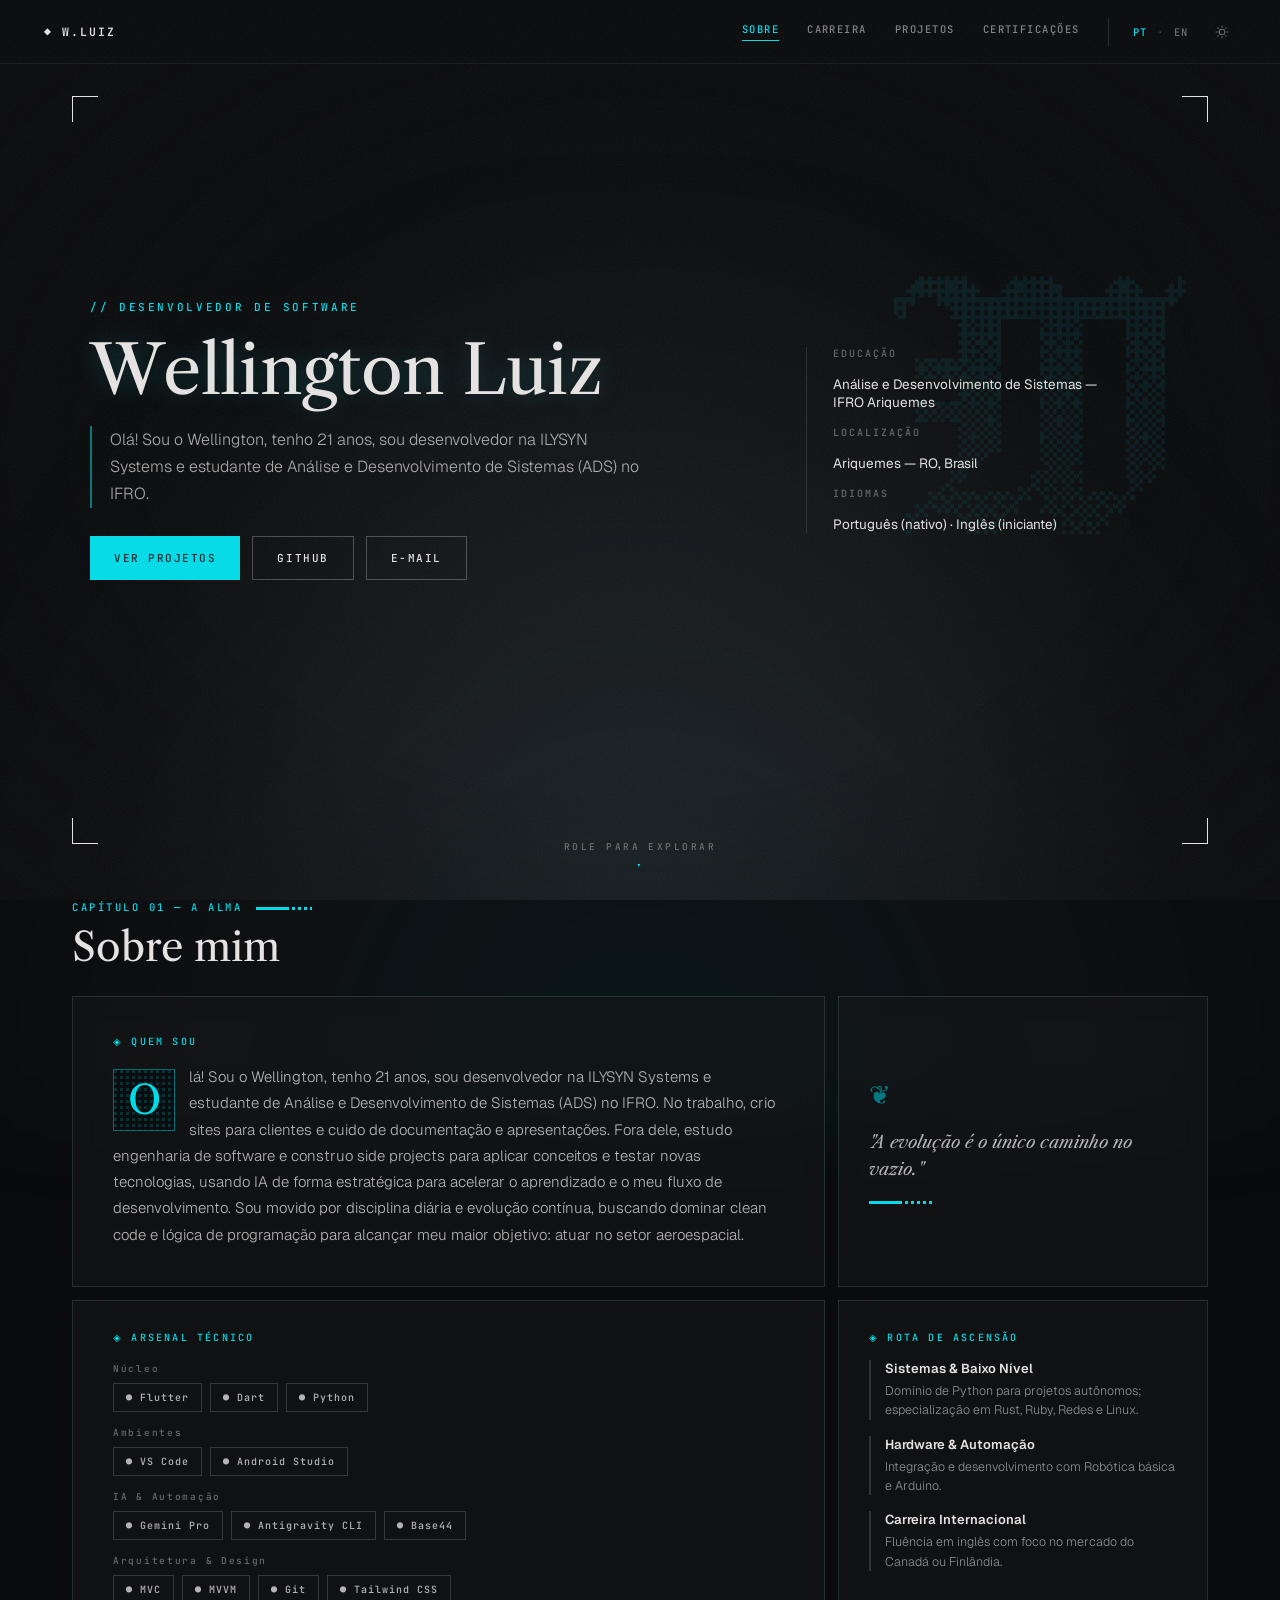
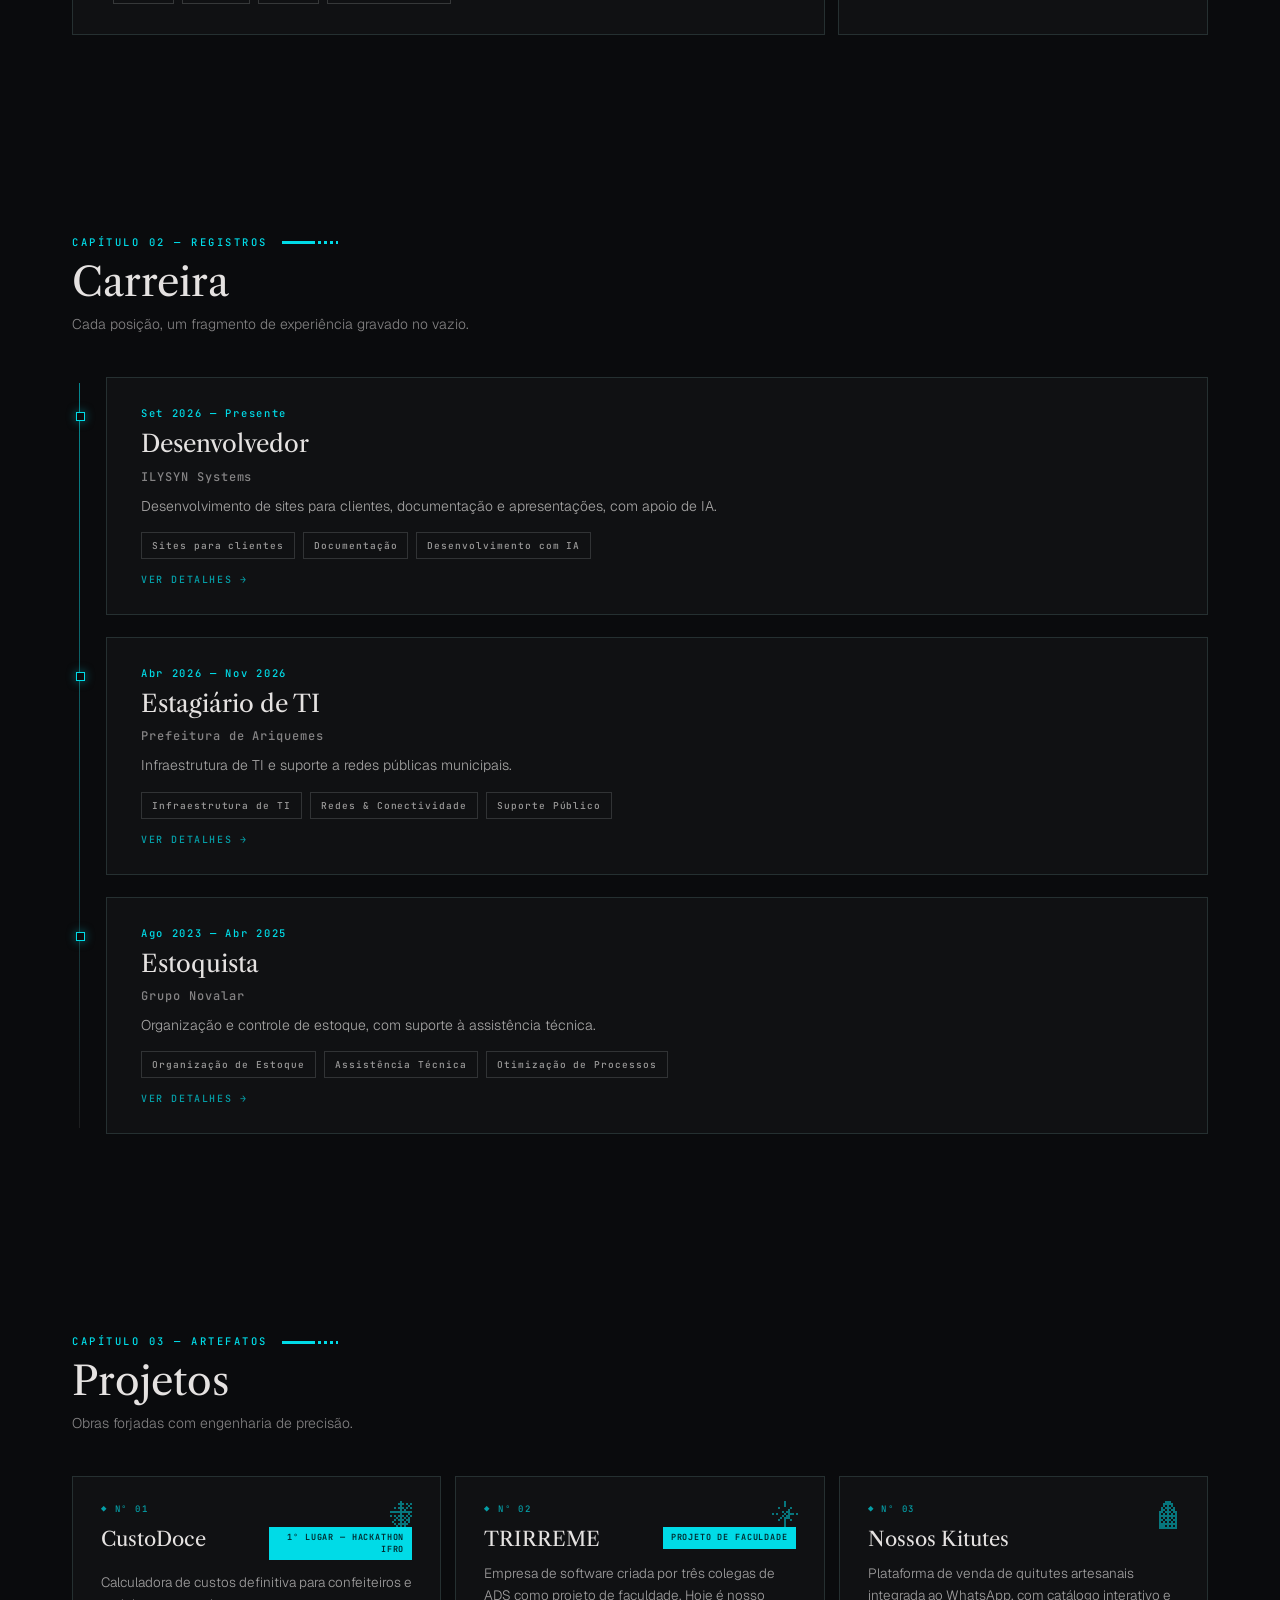
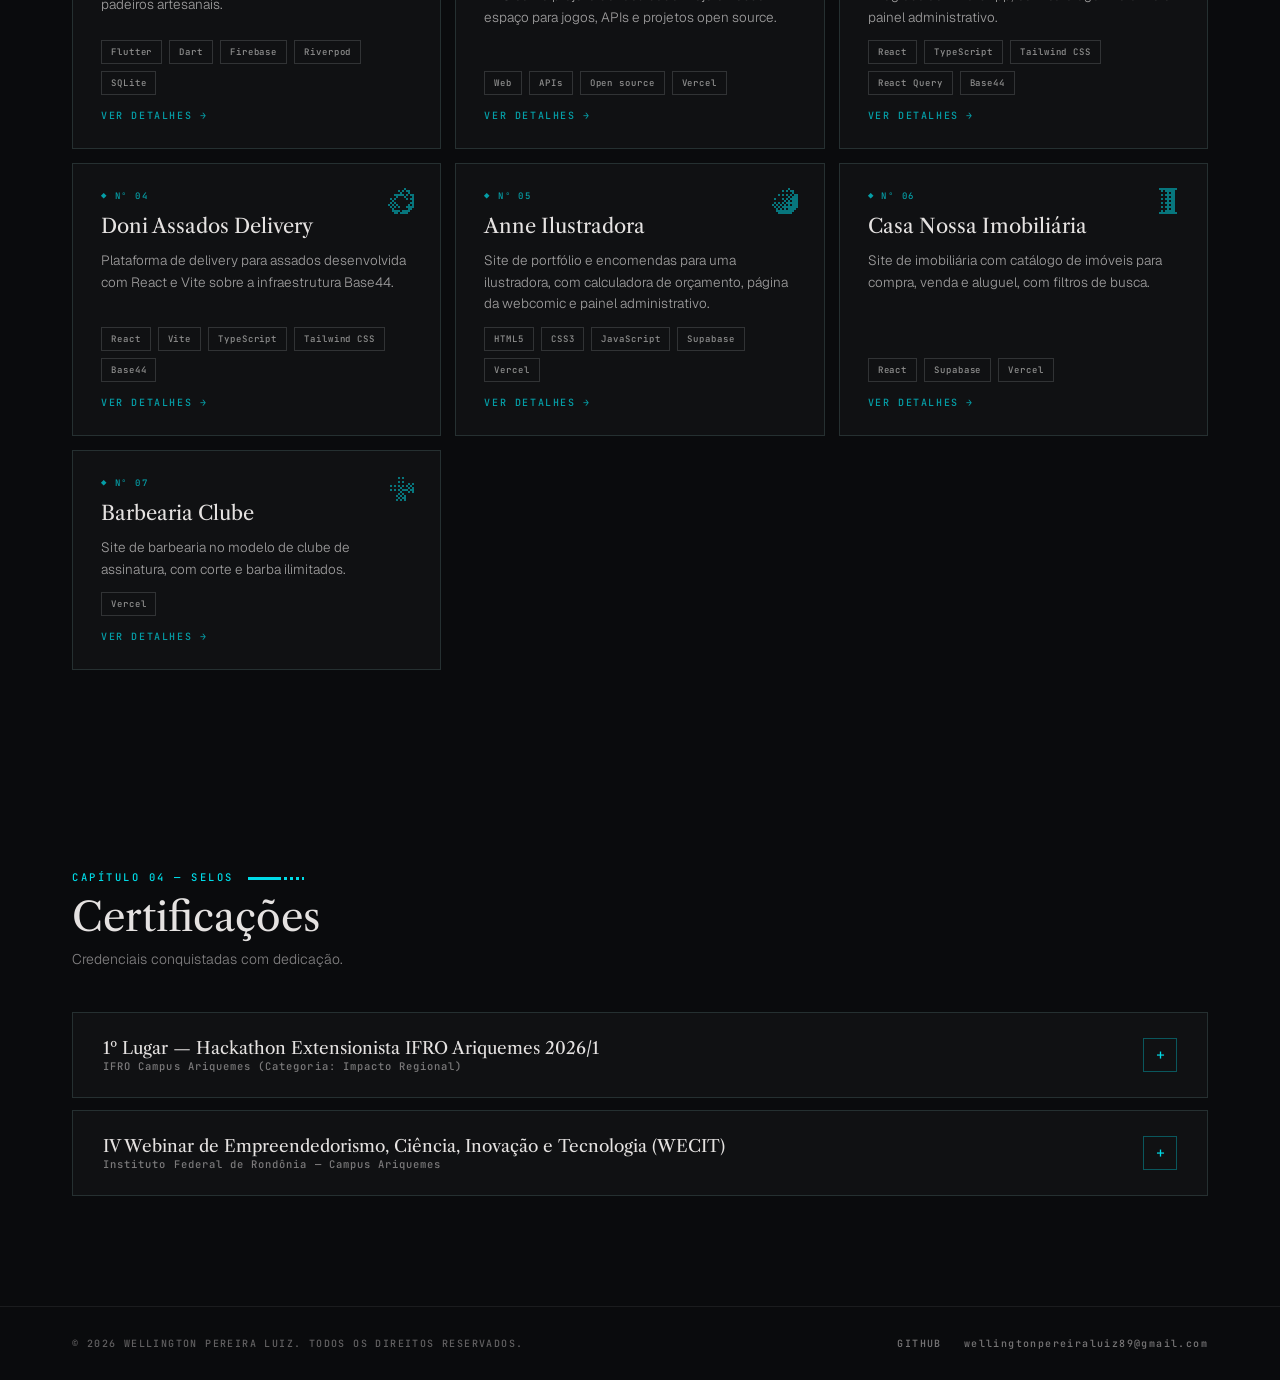
==== commit 5da05dad: "refactor: volta ao estilo souls original, com dithering e medieval só como detalhes - Restaura o vis" ====
--- a/index.html
+++ b/index.html
@@ -6,9 +6,9 @@
 <title>Wellington Luiz — Desenvolvedor de Software</title>
 <meta name="description" content="Portfólio de Wellington Luiz, desenvolvedor de software em Ariquemes (RO): projetos, carreira e certificações.">
 <link rel="canonical" href="https://wellingtonpereiraluiz.github.io/portfolio/">
-<meta name="theme-color" content="#edebe4">
-<!-- theme before first paint: saved choice, else light (the printed-paper look) -->
-<script>try{if(localStorage.getItem('wl_theme')==='dark')document.documentElement.dataset.theme='dark'}catch(e){}</script>
+<meta name="theme-color" content="#0a0b0d">
+<!-- theme before first paint: dark by default, light if the visitor chose it -->
+<script>try{if(localStorage.getItem('wl_theme')==='light'){document.documentElement.dataset.theme='light';document.querySelector('meta[name="theme-color"]').setAttribute('content','#edebe4')}}catch(e){}</script>
 
 <!-- link previews (LinkedIn, WhatsApp, X…) -->
 <meta property="og:type" content="website">
@@ -34,18 +34,22 @@
 <link rel="apple-touch-icon" href="assets/apple-touch-icon.png">
 <link rel="preconnect" href="https://fonts.googleapis.com">
 <link rel="preconnect" href="https://fonts.gstatic.com" crossorigin>
-<link href="https://fonts.googleapis.com/css2?family=EB+Garamond:ital,wght@0,400;0,500;0,600;1,400&family=Jacquard+24&display=swap" rel="stylesheet">
+<link href="https://fonts.googleapis.com/css2?family=Libre+Caslon+Text:ital,wght@0,400;0,700;1,400&family=Geist:wght@300;400;500;600&family=JetBrains+Mono:wght@400;500;600&family=Jacquard+24&display=swap" rel="stylesheet">
 <link rel="stylesheet" href="css/style.css">
 </head>
 <body>
 
-<!-- paper grain -->
+<!-- atmospheric fixed layers -->
+<div class="bg-base" aria-hidden="true"></div>
+<div class="bg-fog" id="fogLayer" aria-hidden="true"></div>
+<div class="bg-embers" id="embersLayer" aria-hidden="true"></div>
+<div class="bg-vignette" aria-hidden="true"></div>
 <div class="bg-grain" aria-hidden="true"></div>
 
 <!-- shown only when JavaScript is off; the full site is rendered by js/app.js -->
 <noscript>
   <main class="noscript">
-    <p class="noscript-kicker">Desenvolvedor de software</p>
+    <p class="noscript-kicker">// DESENVOLVEDOR DE SOFTWARE</p>
     <h1>Wellington Luiz</h1>
     <p>Desenvolvedor na ILYSYN Systems e estudante de Análise e Desenvolvimento de Sistemas no IFRO, em Ariquemes (RO).</p>
     <p>Ative o JavaScript para ver projetos, carreira e certificações.</p>
--- a/css/style.css
+++ b/css/style.css
@@ -1,432 +1,758 @@
-/* ════════════════════════════════════════════════════════════════════════
-   Portfólio — "códice pontilhado"
-   Papel e uma tinta só (azul cobalto), como uma impressão: tipografia gótica
-   pixelada (Jacquard 24) + texto em EB Garamond, imagens em dithering geradas
-   por js/app.js. Tema claro por padrão; [data-theme="dark"] troca para a noite.
-   ════════════════════════════════════════════════════════════════════════ */
-
 :root {
-  --paper: #edebe4;          /* fundo */
-  --paper-2: #e3e0d6;        /* fundo dos pôsteres e campos */
+  --bg: #0a0b0d;
+  --bg-alt: #1b1e22;
+  --panel: rgb(var(--panel-rgb) / .55);
+  --panel-border: rgb(var(--panel-edge-rgb) / .55);
+  --text: #e5e2e1;
+  --cyan: #00dbe7;
+  --cyan-light: #74f5ff;
+  --cyan-ink: #00262a;
+  --pink: #ff4a8d;
+  --font-serif: 'Libre Caslon Text', serif;
+  --font-sans: 'Geist', system-ui, sans-serif;
+  --font-mono: 'JetBrains Mono', monospace;
+  --font-gothic: 'Jacquard 24', serif;
+  /* the same colors as channels, so they can take any opacity */
+  --accent-rgb: 0 219 231;
+  --accent-light-rgb: 116 245 255;
+  --text-rgb: 229 226 225;
+  --text-a: 1;              /* light theme raises the faded text a little */
+  --line-rgb: 255 255 255;
+  --bg-rgb: 10 11 13;
+  --panel-rgb: 22 24 27;
+  --panel-edge-rgb: 58 73 75;
+  --fog-rgb: 120 130 140;
+  --ember-pink: #ffb1c4;
+  --scroll-thumb: #2a2d31;
+  --modal-top: #12151a;
+  --modal-bottom: #0e1013;
+  --grain-blend: normal;
+  color-scheme: dark;
+}
+/* light theme: the same layout on parchment, with cobalt ink in place of cyan */
+:root[data-theme="light"] {
+  --bg: #edebe4;
+  --bg-alt: #e2dfd4;
   --text: #17171c;
-  --muted: #5a5964;
-  --ink: #1e34d6;            /* a tinta: títulos, links, imagens pontilhadas */
-  --on-ink: #edebe4;         /* texto sobre um bloco de tinta */
-  --rule: rgba(30, 52, 214, .32);
-  --rule-soft: rgba(23, 23, 28, .14);
-  --grain-opacity: .085;
+  --cyan: #1e34d6;
+  --cyan-light: #14249c;
+  --cyan-ink: #f4f2ec;
+  --pink: #c4185a;
+  --accent-rgb: 30 52 214;
+  --accent-light-rgb: 20 36 156;
+  --text-rgb: 23 23 28;
+  --text-a: 1.45;
+  --line-rgb: 23 23 28;
+  --bg-rgb: 237 235 228;
+  --panel-rgb: 250 249 244;
+  --panel-edge-rgb: 30 52 214;
+  --fog-rgb: 150 150 160;
+  --ember-pink: #c4185a;
+  --scroll-thumb: #c9c5b8;
+  --modal-top: #f4f2ec;
+  --modal-bottom: #edebe4;
   --grain-blend: multiply;
-  --f-display: 'Jacquard 24', 'UnifrakturCook', serif;
-  --f-text: 'EB Garamond', 'Iowan Old Style', Georgia, serif;
   color-scheme: light;
 }
-:root[data-theme="dark"] {
-  --paper: #0e0f1a;
-  --paper-2: #161828;
-  --text: #e9e6dc;
-  --muted: #a4a2af;
-  --ink: #8e9cff;
-  --on-ink: #0e0f1a;
-  --rule: rgba(142, 156, 255, .34);
-  --rule-soft: rgba(233, 230, 220, .14);
-  --grain-opacity: .05;
-  --grain-blend: screen;
-  color-scheme: dark;
-}
 
 * { box-sizing: border-box; }
 
 html {
-  background: var(--paper);
-  -webkit-text-size-adjust: 100%; text-size-adjust: 100%;
-}
+  background: var(--bg);
+  -webkit-text-size-adjust: 100%; text-size-adjust: 100%; /* no font inflation on iOS landscape */
+}
+/* scroll lock while a modal is open (stops the page moving behind it on phones) */
 html.modal-open { overflow: hidden; }
 
 body {
   margin: 0;
-  background: var(--paper);
+  background: var(--bg);
+  font-family: var(--font-sans);
   color: var(--text);
-  font: 400 19px/1.55 var(--f-text);
-  font-variant-numeric: oldstyle-nums;
+  position: relative;
   min-height: 100vh;
   overflow-x: hidden;
-  -webkit-tap-highlight-color: transparent;
-  transition: background-color .35s ease, color .35s ease;
-}
-
-a { color: var(--ink); text-decoration-thickness: 1px; text-underline-offset: .18em; }
-a:hover { text-decoration-thickness: 2px; }
-::selection { background: var(--ink); color: var(--on-ink); }
-
-/* paper grain: a small SVG noise tile, still (no animation) */
+  -webkit-tap-highlight-color: transparent; /* custom :active feedback below instead of the grey flash */
+}
+
+a { color: var(--cyan); }
+a:hover { color: var(--cyan-light); }
+
+::selection { background: rgb(var(--accent-rgb) / .25); }
+
+::-webkit-scrollbar { width: 10px; }
+::-webkit-scrollbar-track { background: var(--bg); }
+::-webkit-scrollbar-thumb { background: var(--scroll-thumb); }
+::-webkit-scrollbar-thumb:hover { background: var(--cyan); }
+
+/* ── keyframes ── */
+@keyframes emberRise {
+  0% { transform: translateY(0); opacity: 0; }
+  10% { opacity: .9; }
+  100% { transform: translateY(-110vh); opacity: 0; }
+}
+@keyframes fogDrift {
+  0% { transform: translateX(-4%); }
+  100% { transform: translateX(4%); }
+}
+@keyframes bob {
+  0%, 100% { transform: translateY(0); }
+  50% { transform: translateY(7px); }
+}
+@keyframes overlayIn { from { opacity: 0; } to { opacity: 1; } }
+@keyframes modalIn {
+  0% { opacity: 0; transform: translateY(34px) scale(.965); filter: blur(10px); }
+  100% { opacity: 1; transform: translateY(0) scale(1); filter: blur(0); }
+}
+@keyframes modalLineGrow { from { width: 0; } to { width: 64px; } }
+
+@keyframes revealIn {
+  from { opacity: 0; transform: translateY(38px) scale(.985); filter: blur(7px); }
+  to { opacity: 1; transform: translateY(0) scale(1); filter: blur(0); }
+}
+
+/* ── atmospheric layers ── */
+.bg-base {
+  position: fixed; inset: 0; z-index: 0; pointer-events: none;
+  background: radial-gradient(ellipse at 50% 120%, var(--bg-alt) 0%, var(--bg) 62%);
+}
+.bg-fog {
+  position: fixed; left: -10%; right: -10%; bottom: -42%; height: 72%; z-index: 0;
+  background: radial-gradient(ellipse at 50% 100%, rgb(var(--accent-rgb) / .11) 0%, rgb(var(--fog-rgb) / .09) 40%, transparent 75%);
+  filter: blur(32px); pointer-events: none; opacity: .55;
+  animation: fogDrift 15s ease-in-out infinite alternate;
+  transition: transform 1.6s cubic-bezier(.22,1,.36,1), opacity 1.6s ease;
+  will-change: transform;
+}
+.bg-fog.surge { transform: translateY(-46%) scaleY(1.5); }
+.bg-embers { position: fixed; inset: 0; z-index: 0; pointer-events: none; }
+.ember {
+  position: absolute; bottom: -4px; border-radius: 0; opacity: 0; /* square: pixels, not sparks */
+  animation-name: emberRise; animation-timing-function: linear; animation-iteration-count: infinite;
+}
+.bg-vignette {
+  position: fixed; inset: 0; z-index: 0; pointer-events: none;
+  background: radial-gradient(ellipse at 50% 50%, transparent 55%, rgb(var(--bg-rgb) / .55) 100%);
+}
+
+/* ── cinematic: film grain ── */
+/* a small noise tile (SVG turbulence) at very low opacity; it only drifts on desktop,
+   phones keep it still so the full-screen layer never repaints */
 .bg-grain {
-  position: fixed; inset: 0; z-index: 45; pointer-events: none;
-  opacity: var(--grain-opacity); mix-blend-mode: var(--grain-blend);
-  background-image: url("data:image/svg+xml,%3Csvg xmlns='http://www.w3.org/2000/svg' width='200' height='200'%3E%3Cfilter id='n'%3E%3CfeTurbulence type='fractalNoise' baseFrequency='.9' numOctaves='2' stitchTiles='stitch'/%3E%3CfeColorMatrix values='0 0 0 0 .5  0 0 0 0 .5  0 0 0 0 .5  0 0 0 1 0'/%3E%3C/filter%3E%3Crect width='100%25' height='100%25' filter='url(%23n)'/%3E%3C/svg%3E");
-  background-size: 200px 200px;
-}
-
+  position: fixed; inset: 0; z-index: 45; pointer-events: none; opacity: .055;
+  background-image: url("data:image/svg+xml,%3Csvg xmlns='http://www.w3.org/2000/svg' width='180' height='180'%3E%3Cfilter id='n'%3E%3CfeTurbulence type='fractalNoise' baseFrequency='.85' numOctaves='2' stitchTiles='stitch'/%3E%3CfeColorMatrix values='0 0 0 0 1  0 0 0 0 1  0 0 0 0 1  0 0 0 .9 0'/%3E%3C/filter%3E%3Crect width='100%25' height='100%25' filter='url(%23n)'/%3E%3C/svg%3E");
+  background-size: 180px 180px; mix-blend-mode: var(--grain-blend);
+}
+@media (hover: hover) and (min-width: 721px) {
+  .bg-grain { animation: grainShift .9s steps(6) infinite; }
+}
+@keyframes grainShift {
+  0% { background-position: 0 0; }      20% { background-position: -42px 27px; }
+  40% { background-position: 61px -18px; } 60% { background-position: -23px -54px; }
+  80% { background-position: 38px 46px; } 100% { background-position: 0 0; }
+}
+
+/* ── cinematic: opening letterbox (bars created by js/app.js, first load only) ── */
+.letterbox {
+  position: fixed; left: 0; right: 0; height: 14vh; z-index: 70; background: #000; pointer-events: none;
+}
+.letterbox-top { top: 0; transform-origin: top; }
+.letterbox-bottom { bottom: 0; transform-origin: bottom; }
+.letterbox.open { animation: letterboxOpen 1.25s cubic-bezier(.76,0,.24,1) .15s forwards; }
+@keyframes letterboxOpen { to { transform: scaleY(0); } }
+
+/* ── cinematic: hero opening sequence (html.intro, first load only) ── */
 .sr-only {
   position: absolute; width: 1px; height: 1px; padding: 0; margin: -1px;
   overflow: hidden; clip: rect(0 0 0 0); white-space: nowrap; border: 0;
 }
-
-/* dithered canvases are drawn small and scaled up with hard pixel edges */
-canvas.dither { display: block; width: 100%; height: 100%; image-rendering: pixelated; image-rendering: crisp-edges; }
+.hn-word { display: inline-block; white-space: nowrap; }
+.hn-ch { display: inline-block; }
+.intro .hn-ch {
+  animation: focusPull 1s cubic-bezier(.22,1,.36,1) both;
+  animation-delay: calc(.45s + var(--i) * 45ms);
+}
+.intro .hero-name { animation: nameFlare 2.4s ease-out 1.05s both; }
+.intro .hero-kicker { animation: kickerIn 1.3s cubic-bezier(.22,1,.36,1) .3s both; }
+.intro .hero-bio { animation: introRise 1s cubic-bezier(.22,1,.36,1) 1.15s both; }
+.intro .hero-cta { animation: introRise 1s cubic-bezier(.22,1,.36,1) 1.3s both; }
+.intro .hero-panel { animation: introRise 1s cubic-bezier(.22,1,.36,1) 1.45s both; }
+.intro .corner, .intro .scroll-hint { animation: overlayIn 1.2s ease 1.6s both; }
+@keyframes focusPull {
+  0% { opacity: 0; transform: translateY(.32em); filter: blur(10px); }
+  60% { opacity: 1; }
+  100% { opacity: 1; transform: none; filter: blur(0); }
+}
+@keyframes nameFlare {
+  0% { text-shadow: 0 0 28px rgb(var(--accent-rgb) / .22); }
+  18% { text-shadow: 0 0 46px rgb(var(--accent-rgb) / .7), 0 0 4px rgb(var(--accent-light-rgb) / .5); }
+  100% { text-shadow: 0 0 28px rgb(var(--accent-rgb) / .22); }
+}
+@keyframes kickerIn {
+  from { opacity: 0; letter-spacing: .55em; }
+  to { opacity: 1; letter-spacing: .24em; }
+}
+@keyframes introRise {
+  from { opacity: 0; transform: translateY(22px); }
+  to { opacity: 1; transform: none; }
+}
+
+/* ── cinematic: hero drifts back as you scroll away (transform/opacity set in js) ── */
+.hero-content, .hero-watermark { will-change: transform; }
 
 /* ── navbar ── */
 .navbar {
-  position: fixed; top: 0; left: 0; right: 0; z-index: 40; height: 68px;
+  position: fixed; top: 0; left: 0; right: 0; height: 64px; z-index: 40;
   display: flex; align-items: center; justify-content: space-between;
-  padding: 0 clamp(20px, 4vw, 56px);
-  background: color-mix(in srgb, var(--paper) 92%, transparent);
-  border-bottom: 1px solid var(--rule-soft);
-  transition: transform .45s cubic-bezier(.22,1,.36,1), background-color .35s ease;
-}
+  padding: 0 44px; background: rgb(var(--bg-rgb) / .65);
+  backdrop-filter: blur(16px); -webkit-backdrop-filter: blur(16px);
+  border-bottom: 1px solid rgb(var(--line-rgb) / .06);
+  transition: transform .45s cubic-bezier(.22,1,.36,1);
+}
+/* phones: the bar slides away while scrolling down and returns on scroll up (js/app.js) */
 .navbar.nav-hidden { transform: translateY(-100%); }
 .navbar-brand {
-  font: 400 30px/1 var(--f-display); color: var(--ink); cursor: pointer;
-  background: none; border: none; padding: 4px 0;
-}
-.navbar-right { display: flex; align-items: center; gap: 30px; }
-.navbar-nav { display: flex; align-items: center; gap: 26px; }
+  display: flex; align-items: center; gap: 9px;
+  font: 600 11.5px var(--font-mono); letter-spacing: .18em; color: var(--text); cursor: pointer;
+  background: none; border: none; padding: 0;
+}
+.navbar-right { display: flex; align-items: center; gap: 28px; }
+.navbar-nav { display: flex; align-items: center; gap: 28px; list-style: none; margin: 0; padding: 0; }
 .navbar-nav a {
-  font: 500 18px var(--f-text); color: var(--muted); text-decoration: none;
-  padding: 6px 0; border-bottom: 2px solid transparent; transition: color .25s ease;
-}
-.navbar-nav a:hover { color: var(--text); }
-.navbar-nav a.active { color: var(--ink); border-bottom-color: var(--ink); }
-.navbar-tools { display: flex; align-items: center; gap: 6px; padding-left: 24px; border-left: 1px solid var(--rule-soft); }
-.navbar-lang { display: flex; align-items: center; }
-.navbar-lang button, .theme-toggle {
-  cursor: pointer; background: none; border: none; color: var(--muted);
-  font: 500 16px var(--f-text); font-variant-caps: all-small-caps; letter-spacing: .06em;
-  min-width: 36px; min-height: 36px; padding: 0 4px; display: inline-flex; align-items: center; justify-content: center;
-}
-.navbar-lang button:hover, .theme-toggle:hover { color: var(--text); }
-.navbar-lang button.active { color: var(--ink); text-decoration: underline; text-underline-offset: .3em; }
-.navbar-lang span { color: var(--rule-soft); }
-.theme-toggle svg { width: 20px; height: 20px; }
+  cursor: pointer; font: 500 10.5px var(--font-mono); letter-spacing: .14em;
+  text-decoration: none; padding-bottom: 4px; transition: color .3s ease;
+  color: rgb(var(--text-rgb) / calc(.55 * var(--text-a))); border-bottom: 1px solid transparent;
+  background: none; border-left: none; border-right: none; border-top: none;
+}
+.navbar-nav a.active { color: var(--cyan); border-bottom: 1px solid var(--cyan); }
+.navbar-lang {
+  display: flex; align-items: center; gap: 8px; font: 500 10.5px var(--font-mono);
+  letter-spacing: .1em; border-left: 1px solid rgb(var(--line-rgb) / .12); padding-left: 22px;
+}
+.navbar-lang button {
+  cursor: pointer; padding: 3px 2px; color: rgb(var(--text-rgb) / calc(.45 * var(--text-a)));
+  background: none; border: none; font: 500 10.5px var(--font-mono); letter-spacing: .1em;
+}
+.navbar-lang button.active { color: var(--cyan); }
+.navbar-lang span { color: rgb(var(--text-rgb) / calc(.25 * var(--text-a))); }
 
 section { position: relative; z-index: 1; }
 
 /* ── hero ── */
 .hero {
-  min-height: 100vh; min-height: 100svh;
-  display: grid; grid-template-columns: minmax(0, 1.1fr) minmax(0, .9fr); align-items: center;
-  gap: clamp(24px, 4vw, 64px);
-  max-width: 1280px; margin: 0 auto;
-  padding: 120px clamp(20px, 5vw, 72px) 80px;
-}
-.hero-main { display: flex; flex-direction: column; align-items: flex-start; }
-.hero-kicker { margin: 0 0 6px; font: italic 400 24px/1.3 var(--f-text); color: var(--ink); }
+  min-height: 100vh; min-height: 100svh; /* svh: ignores the phone browser bar, so the hero fits */
+  display: flex; align-items: center; justify-content: center;
+  gap: 70px; padding: 110px clamp(24px, 5vw, 72px) 130px; box-sizing: border-box;
+  position: relative; flex-wrap: wrap;
+  overflow-x: clip; /* the oversized watermark bleeds past the right edge */
+}
+.hero-watermark {
+  position: absolute; top: 50%; right: -40px; transform: translateY(-58%);
+  font: 400 460px/1 var(--font-serif); color: rgb(var(--accent-rgb) / .035);
+  pointer-events: none; user-select: none;
+}
+.hero-watermark canvas {
+  display: block; width: 560px; height: 560px; image-rendering: pixelated; image-rendering: crisp-edges;
+  opacity: .075;
+}
+.corner { position: absolute; width: 26px; height: 26px; pointer-events: none; border-color: rgb(var(--accent-rgb) / .35); }
+.corner-tl { top: 96px; left: 72px; border-top: 1px solid; border-left: 1px solid; }
+.corner-tr { top: 96px; right: 72px; border-top: 1px solid; border-right: 1px solid; }
+.corner-bl { bottom: 56px; left: 72px; border-bottom: 1px solid; border-left: 1px solid; }
+.corner-br { bottom: 56px; right: 72px; border-bottom: 1px solid; border-right: 1px solid; }
+
+.hero-content {
+  display: flex; align-items: center; gap: 56px; flex-wrap: wrap;
+  width: 100%; max-width: 1100px; margin: 0 auto;
+}
+.hero-main { flex: 1 1 480px; min-width: min(480px, 100%); max-width: 660px; display: flex; flex-direction: column; gap: 20px; }
+.hero-kicker { font: 500 11px var(--font-mono); letter-spacing: .24em; color: var(--cyan); }
 .hero-name {
-  margin: 0; font: 400 clamp(76px, 11vw, 168px)/.86 var(--f-display); color: var(--text);
-  letter-spacing: -.01em;
-}
-.hn-word { display: block; white-space: nowrap; }
-.hn-ch { display: inline-block; }
-.hero-bio { margin: 26px 0 0; max-width: 31em; font-size: 21px; line-height: 1.5; color: var(--text); }
-.hero-cta { display: flex; flex-wrap: wrap; gap: 12px; margin-top: 30px; }
-
-.btn-solid, .btn-outline {
-  cursor: pointer; display: inline-flex; align-items: center; justify-content: center; min-height: 50px;
-  padding: 0 24px; font: 500 18px var(--f-text); text-decoration: none; border-radius: 0;
-  transition: background-color .2s ease, color .2s ease, box-shadow .2s ease;
-}
-.btn-solid { color: var(--on-ink); background: var(--ink); border: 1px solid var(--ink); }
-.btn-solid:hover { box-shadow: 5px 5px 0 var(--text); }
-.btn-outline { color: var(--text); background: transparent; border: 1px solid var(--text); }
-.btn-outline:hover { color: var(--ink); border-color: var(--ink); box-shadow: 5px 5px 0 var(--ink); }
-
-.hero-facts {
-  display: grid; grid-template-columns: repeat(3, auto); gap: 6px 34px; margin: 40px 0 0; padding-top: 18px;
-  border-top: 1px solid var(--rule-soft);
-}
-.hero-facts dt { font: italic 400 16px var(--f-text); color: var(--muted); }
-.hero-facts dd { margin: 0; font-size: 17px; line-height: 1.35; }
-
-/* the orb: dithered canvas with a ring of text turning around it */
-.hero-art { position: relative; width: min(100%, 540px); aspect-ratio: 1; justify-self: center; }
-.hero-art .dither { position: absolute; inset: 11%; width: 78%; height: 78%; }
-.hero-ring { position: absolute; inset: 0; width: 100%; height: 100%; overflow: visible; }
-.hero-ring text {
-  font: 500 10.4px var(--f-text); font-variant-caps: all-small-caps; letter-spacing: .2em; fill: var(--ink);
-}
-.hero-ring g { transform-origin: 100px 100px; animation: ringTurn 80s linear infinite; }
-@keyframes ringTurn { to { transform: rotate(360deg); } }
-
-/* first load only: the name sets in letter by letter, in hard steps like a printer */
-.intro .hn-ch { animation: inkIn .5s steps(3, end) both; animation-delay: calc(.25s + var(--i) * 55ms); }
-.intro .hero-kicker, .intro .hero-bio, .intro .hero-cta, .intro .hero-facts { animation: inkIn .6s steps(4, end) 1.1s both; }
-@keyframes inkIn { from { opacity: 0; } to { opacity: 1; } }
-
-/* ── dithered band between sections ── */
-.dither-band {
-  height: 42px; margin: 0; pointer-events: none;
-  background-image: var(--dither-band, none); background-repeat: repeat-x;
-  background-size: 192px 42px; image-rendering: pixelated;
-}
-
-/* ── section heads: roman chapter numeral + gothic title ── */
-.section-inner { max-width: 1180px; margin: 0 auto; padding: 72px clamp(20px, 5vw, 72px) 110px; }
-.section-head {
-  display: grid; grid-template-columns: auto 1fr; column-gap: 22px; align-items: end;
-  margin-bottom: 54px; padding-bottom: 18px; border-bottom: 1px solid var(--rule-soft);
-}
-.section-num { grid-row: 1 / 3; font: 400 clamp(60px, 7.5vw, 96px)/.8 var(--f-text); color: var(--ink); }
-.section-title { margin: 0; font: 400 clamp(46px, 6vw, 76px)/.95 var(--f-display); color: var(--text); }
-.section-sub { margin: 8px 0 0; font: italic 400 19px/1.4 var(--f-text); color: var(--muted); }
-
-/* ── about ── */
-.about { display: grid; grid-template-columns: minmax(0, 1.55fr) minmax(0, 1fr); gap: 56px 64px; }
-.about-bio { margin: 0; font-size: 21px; line-height: 1.62; max-width: 36em; }
-/* illuminated initial: the first letter in gothic type on a block of ink */
-.dropcap {
-  float: left; margin: 6px 14px 0 0; padding: 4px 12px 0;
-  font: 500 92px/.9 var(--f-text); color: var(--on-ink); background: var(--ink);
-}
-.about-quote { margin: 0; align-self: center; text-align: center; padding: 28px 8px; border-block: 1px solid var(--rule); }
-.about-quote p { margin: 0; font: italic 400 27px/1.35 var(--f-text); color: var(--text); }
-.about-quote .fleuron { display: block; font-size: 24px; color: var(--ink); line-height: 1; }
-.about-quote .fleuron:first-child { margin-bottom: 14px; }
-.about-quote .fleuron:last-child { margin-top: 14px; }
-
-.about-h { margin: 0 0 16px; font: 400 38px/1 var(--f-display); color: var(--ink); }
-.stack-groups { display: grid; grid-template-columns: repeat(auto-fit, minmax(190px, 1fr)); gap: 22px 30px; }
-.stack-group h4 { margin: 0 0 6px; font: italic 400 17px var(--f-text); color: var(--muted); }
-.stack-group ul { margin: 0; padding: 0; list-style: none; }
-.stack-group li { font-size: 19px; line-height: 1.5; }
-.stack-group li::before { content: '✦'; color: var(--ink); font-size: .62em; margin-right: 9px; vertical-align: .2em; }
-
-.roadmap { margin: 0; padding: 0; list-style: none; display: flex; flex-direction: column; gap: 18px; }
-.roadmap li { display: grid; grid-template-columns: 34px 1fr; column-gap: 10px; }
-.roadmap-n { grid-row: 1 / 3; font: 500 21px/1.15 var(--f-text); font-variant-numeric: lining-nums; color: var(--ink); text-align: right; }
-.roadmap-title { font-weight: 600; font-size: 19px; }
-.roadmap-desc { font-size: 17px; line-height: 1.45; color: var(--muted); }
-
-/* ── career: a timeline down an ink rule ── */
-.timeline { list-style: none; margin: 0; padding: 0; position: relative; }
-.timeline::before { content: ''; position: absolute; left: 196px; top: 10px; bottom: 10px; width: 1px; background: var(--rule); }
-.job {
-  position: relative; display: grid; grid-template-columns: 172px 1fr; column-gap: 50px;
-  padding: 26px 0; cursor: pointer; border-bottom: 1px solid var(--rule-soft);
-}
-.job:last-child { border-bottom: none; }
-.job::before {
-  content: ''; position: absolute; left: 191px; top: 37px; width: 11px; height: 11px;
-  background: var(--paper); border: 1px solid var(--ink); transform: rotate(45deg); transition: background-color .2s ease;
-}
-.job:hover::before, .job:focus-visible::before { background: var(--ink); }
-.job-period { padding-top: 6px; font: 500 17px var(--f-text); font-variant-caps: small-caps; letter-spacing: .03em; color: var(--muted); }
-.job-role { margin: 0; font: 600 28px/1.15 var(--f-text); color: var(--text); }
-.job:hover .job-role { color: var(--ink); }
-.job-company { margin: 2px 0 0; font: italic 400 19px var(--f-text); color: var(--ink); }
-.job-short { margin: 10px 0 0; max-width: 40em; font-size: 18px; color: var(--text); }
-.job-tags { margin: 12px 0 0; padding: 0; list-style: none; display: flex; flex-wrap: wrap; gap: 6px 8px; }
-.job-more { display: inline-block; margin-top: 12px; font: italic 400 17px var(--f-text); color: var(--ink); text-decoration: underline; text-underline-offset: .2em; }
-
-.tag {
-  font: 500 15px var(--f-text); font-variant-caps: small-caps; letter-spacing: .03em; color: var(--muted);
-  border: 1px solid var(--rule-soft); padding: 2px 9px 3px;
-}
-
-/* ── projects: a wall of posters, the middle column set lower ── */
-.project-grid { display: grid; grid-template-columns: repeat(3, minmax(0, 1fr)); gap: 92px 28px; padding-bottom: 60px; }
-.project-grid > :nth-child(3n+2) { position: relative; top: 60px; }
-.poster {
-  cursor: pointer; display: flex; flex-direction: column; background: var(--paper-2);
-  border: 1px solid var(--rule-soft); transition: border-color .2s ease, box-shadow .2s ease;
-}
-.poster:hover { border-color: var(--ink); box-shadow: 8px 8px 0 var(--ink); }
-.poster-art { aspect-ratio: 4 / 3; border-bottom: 1px solid var(--rule-soft); }
-.poster-body { display: flex; flex-direction: column; gap: 10px; padding: 20px 22px 24px; flex: 1; }
-.poster-badge {
-  align-self: flex-start; font: 600 14px/1.2 var(--f-text); letter-spacing: .06em;
-  color: var(--on-ink); background: var(--ink); padding: 4px 9px 5px;
-}
-.poster-title { margin: 0; font: 400 44px/.95 var(--f-display); color: var(--text); overflow-wrap: anywhere; }
-.poster-title.caps, .modal-title.caps { font-family: var(--f-text); font-weight: 600; letter-spacing: .08em; }
-.poster-title.caps { font-size: 34px; line-height: 1.05; }
-.poster-short { margin: 0; font-size: 18px; line-height: 1.45; color: var(--text); flex: 1; }
-.poster-tags { margin: 4px 0 0; font: italic 400 16px var(--f-text); color: var(--muted); }
-
-/* ── certifications: an accordion of seals ── */
-.cert-list { list-style: none; margin: 0; padding: 0; border-top: 1px solid var(--rule-soft); }
-.cert-card { border-bottom: 1px solid var(--rule-soft); }
-.cert-head {
-  cursor: pointer; display: grid; grid-template-columns: 1fr auto; align-items: center; gap: 22px; padding: 26px 0;
-}
-.cert-name { margin: 0; font: 600 25px/1.2 var(--f-text); color: var(--text); }
-.cert-card.open .cert-name, .cert-head:hover .cert-name { color: var(--ink); }
-.cert-issuer { margin: 4px 0 0; font: italic 400 18px var(--f-text); color: var(--muted); }
+  font: 400 clamp(44px, 6vw, 68px)/1.06 var(--font-serif); color: var(--text);
+  letter-spacing: -.01em; text-shadow: 0 0 28px rgb(var(--accent-rgb) / .22);
+}
+.hero-bio {
+  font: 300 16px/1.7 var(--font-sans); color: rgb(var(--text-rgb) / calc(.72 * var(--text-a)));
+  border-left: 2px solid rgb(var(--accent-rgb) / .5); padding-left: 18px; max-width: 560px;
+}
+.hero-cta { display: flex; gap: 12px; margin-top: 8px; flex-wrap: wrap; }
+.btn-solid {
+  cursor: pointer; font: 500 11px var(--font-mono); letter-spacing: .14em;
+  color: var(--cyan-ink); background: var(--cyan); padding: 14px 24px;
+  transition: box-shadow .3s ease; border: none;
+}
+.btn-solid:hover { box-shadow: 0 0 22px rgb(var(--accent-rgb) / .45); }
+.btn-outline {
+  font: 500 11px var(--font-mono); letter-spacing: .14em; color: var(--text);
+  border: 1px solid rgb(var(--line-rgb) / .25); padding: 14px 24px; text-decoration: none;
+  transition: border-color .3s ease, color .3s ease; display: inline-block;
+}
+.btn-outline:hover { border-color: var(--cyan); color: var(--cyan); }
+
+.hero-panel {
+  flex: 1 1 240px; min-width: 240px; max-width: 320px; display: flex; flex-direction: column;
+  gap: 15px; border-left: 1px solid rgb(var(--line-rgb) / .12); padding-left: 26px;
+}
+.hero-panel-label { font: 500 10px var(--font-mono); letter-spacing: .2em; color: rgb(var(--text-rgb) / calc(.4 * var(--text-a))); }
+.hero-panel-value { font: 400 13.5px var(--font-sans); color: var(--text); }
+
+.scroll-hint {
+  position: absolute; bottom: 28px; left: 50%; transform: translateX(-50%);
+  display: flex; flex-direction: column; align-items: center; gap: 6px;
+  font: 500 9.5px var(--font-mono); letter-spacing: .26em; color: rgb(var(--text-rgb) / calc(.4 * var(--text-a)));
+}
+.scroll-hint .arrow { color: var(--cyan); animation: bob 2.2s ease-in-out infinite; }
+
+/* ── section headers ── */
+.section-inner { padding: 90px 72px 110px; max-width: 1280px; margin: 0 auto; box-sizing: border-box; }
+.about-inner { padding: 0 72px 110px; max-width: 1280px; margin: 0 auto; box-sizing: border-box; }
+.section-head { margin-bottom: 44px; display: flex; flex-direction: column; gap: 10px; }
+.about-head { margin-bottom: 26px; display: flex; flex-direction: column; gap: 10px; }
+.section-kicker { font: 500 10.5px var(--font-mono); letter-spacing: .24em; color: var(--cyan); }
+/* chapter cards: a light line draws after the kicker and the title rises out of a mask */
+.section-kicker::after {
+  content: ''; display: inline-block; vertical-align: middle; height: 3px; width: 0; margin-left: 14px;
+  background: var(--dither-line, linear-gradient(90deg, var(--cyan), transparent)) left center / 72px 3px no-repeat;
+  image-rendering: pixelated;
+  transition: width 1.3s cubic-bezier(.22,1,.36,1) calc(var(--rv-delay, 0ms) + 350ms);
+}
+.revealed .section-kicker::after, .revealed-instant .section-kicker::after { width: 56px; }
+.revealed > .section-title { animation: titleRise 1.15s cubic-bezier(.22,1,.36,1) calc(var(--rv-delay, 0ms) + 120ms) backwards; }
+@keyframes titleRise {
+  from { clip-path: inset(0 0 100% 0); transform: translateY(.45em); }
+  to { clip-path: inset(0 0 0 0); transform: none; }
+}
+.section-title { font: 400 40px/1.15 var(--font-serif); color: var(--text); }
+.section-sub { font: 300 14px var(--font-sans); color: rgb(var(--text-rgb) / calc(.55 * var(--text-a))); }
+
+/* ── about bento ── */
+.bento {
+  display: grid; grid-template-columns: repeat(3, 1fr); grid-auto-rows: auto; gap: 13px;
+}
+.card {
+  background: var(--panel); backdrop-filter: blur(14px); border: 1px solid var(--panel-border);
+  transition: border-color .4s ease;
+}
+.card:hover { border-color: rgb(var(--accent-rgb) / .5); }
+.card-bio { grid-column: 1 / 3; grid-row: 1 / 3; padding: 38px 40px; display: flex; flex-direction: column; gap: 16px; }
+.card-quote { grid-row: 1 / 3; padding: 28px 30px; display: flex; flex-direction: column; justify-content: center; gap: 18px; }
+.card-stack { grid-column: 1 / 3; padding: 30px 40px; display: flex; flex-direction: column; gap: 18px; }
+.card-roadmap { padding: 30px; display: flex; flex-direction: column; gap: 16px; }
+.card-label { font: 500 10px var(--font-mono); letter-spacing: .22em; color: var(--cyan); }
+.card-bio-text { font: 300 15px/1.75 var(--font-sans); color: rgb(var(--text-rgb) / calc(.78 * var(--text-a))); }
+.quote-mark { font: 400 26px var(--font-serif); color: rgb(var(--accent-rgb) / .5); }
+.quote-text { font: italic 400 17px/1.6 var(--font-serif); color: rgb(var(--text-rgb) / calc(.78 * var(--text-a))); }
+.quote-line { width: 72px; height: 3px; background: var(--dither-line, linear-gradient(90deg, var(--cyan), transparent)) left center / 72px 3px no-repeat; image-rendering: pixelated; }
+
+.stack-groups { display: flex; flex-direction: column; gap: 14px; }
+.stack-group { display: flex; flex-direction: column; gap: 8px; }
+.stack-group-title { font: 500 9.5px var(--font-mono); letter-spacing: .18em; color: rgb(var(--text-rgb) / calc(.42 * var(--text-a))); }
+.stack-items { display: flex; flex-wrap: wrap; gap: 8px; }
+.stack-chip {
+  white-space: nowrap;
+  font: 500 10px var(--font-mono); letter-spacing: .1em; color: rgb(var(--text-rgb) / calc(.78 * var(--text-a)));
+  border: 1px solid rgb(var(--line-rgb) / .16); padding: 7px 12px; transition: border-color .3s ease, color .3s ease;
+}
+.stack-chip:hover { border-color: var(--cyan); color: var(--cyan); }
+
+.roadmap-item { border-left: 2px solid rgb(var(--line-rgb) / .14); padding-left: 14px; display: flex; flex-direction: column; gap: 4px; }
+.roadmap-title { font: 600 13px var(--font-sans); color: var(--text); }
+.roadmap-desc { font: 300 12.5px/1.55 var(--font-sans); color: rgb(var(--text-rgb) / calc(.6 * var(--text-a))); }
+
+/* ── carreira ── */
+.timeline { position: relative; padding-left: 34px; display: flex; flex-direction: column; gap: 22px; }
+.timeline-line {
+  position: absolute; left: 7px; top: 6px; bottom: 6px; width: 1px;
+  background: linear-gradient(to bottom, rgb(var(--accent-rgb) / .6), rgb(var(--line-rgb) / .08));
+}
+.job-card {
+  position: relative; cursor: pointer; background: var(--panel); backdrop-filter: blur(14px);
+  border: 1px solid var(--panel-border); padding: 28px 34px; display: flex; flex-direction: column; gap: 10px;
+  transition: border-color .4s ease, transform .4s ease;
+}
+@media (hover: hover) {
+  .job-card:hover { border-color: rgb(var(--accent-rgb) / .6); transform: translateX(6px); }
+}
+.job-dot {
+  position: absolute; left: -31px; top: 34px; width: 9px; height: 9px; background: var(--bg);
+  border: 1px solid var(--cyan); box-shadow: 0 0 10px rgb(var(--accent-rgb) / .5);
+}
+.job-period { font: 500 10.5px var(--font-mono); letter-spacing: .16em; color: var(--cyan); }
+.job-role { font: 400 24px/1.2 var(--font-serif); color: var(--text); }
+.job-company { font: 500 12px var(--font-mono); letter-spacing: .08em; color: rgb(var(--text-rgb) / calc(.55 * var(--text-a))); }
+.job-short { font: 300 14px/1.65 var(--font-sans); color: rgb(var(--text-rgb) / calc(.7 * var(--text-a))); max-width: 720px; }
+.chip-row { display: flex; flex-wrap: wrap; gap: 8px; margin-top: 4px; }
+.chip {
+  font: 500 9.5px var(--font-mono); letter-spacing: .1em; color: rgb(var(--text-rgb) / calc(.65 * var(--text-a)));
+  border: 1px solid rgb(var(--line-rgb) / .14); padding: 6px 10px;
+}
+.view-details { font: 500 10px var(--font-mono); letter-spacing: .16em; color: rgb(var(--accent-rgb) / .7); margin-top: 4px; }
+
+/* ── projetos ── */
+.project-grid { display: grid; grid-template-columns: repeat(auto-fit, minmax(300px, 1fr)); gap: 14px; }
+.project-card {
+  position: relative; cursor: pointer; overflow: hidden;
+  background: var(--panel); backdrop-filter: blur(14px); border: 1px solid var(--panel-border);
+  padding: 26px 28px; display: flex; flex-direction: column; gap: 12px;
+  transition: border-color .4s ease, transform .4s ease;
+}
+@media (hover: hover) {
+  .project-card:hover { border-color: rgb(var(--accent-rgb) / .6); transform: translateY(-5px); }
+}
+.project-topline {
+  position: absolute; top: 0; left: 0; right: 0; height: 1px; opacity: 0;
+  background: linear-gradient(90deg, transparent, rgb(var(--accent-rgb) / .7), transparent);
+  transition: opacity .5s ease;
+}
+.project-card:hover .project-topline { opacity: 1; }
+.project-emblem {
+  position: absolute; right: 24px; top: 22px; width: 30px; height: 30px; pointer-events: none;
+  opacity: .5; transition: opacity .5s ease;
+}
+.project-emblem canvas { display: block; width: 100%; height: 100%; image-rendering: pixelated; image-rendering: crisp-edges; }
+.project-card:hover .project-emblem { opacity: 1; }
+.project-card > :not(.project-emblem):not(.project-topline) { position: relative; }
+.project-kicker { font: 500 9px var(--font-mono); letter-spacing: .2em; color: rgb(var(--accent-rgb) / .7); }
+.project-head-row { display: flex; align-items: flex-start; justify-content: space-between; gap: 12px; }
+.project-title { font: 400 20px/1.2 var(--font-serif); color: var(--text); }
+.project-badge {
+  flex: none; max-width: 46%; text-align: right;
+  font: 600 8.5px/1.35 var(--font-mono); letter-spacing: .1em;
+  color: var(--cyan-ink); background: var(--cyan); padding: 5px 8px;
+}
+.project-short { font: 300 13.5px/1.6 var(--font-sans); color: rgb(var(--text-rgb) / calc(.68 * var(--text-a))); flex: 1; }
+.project-tags { display: flex; flex-wrap: wrap; gap: 7px; }
+.tag { font: 500 9px var(--font-mono); letter-spacing: .1em; color: rgb(var(--text-rgb) / calc(.6 * var(--text-a))); border: 1px solid rgb(var(--line-rgb) / .14); padding: 5px 9px; }
+.project-card .view-details { margin-top: 2px; }
+
+/* ── certificações ── */
+.cert-list { display: flex; flex-direction: column; gap: 12px; }
+.cert-card {
+  position: relative; background: var(--panel); backdrop-filter: blur(14px);
+  transition: border-color .5s ease, box-shadow .5s ease;
+  border: 1px solid var(--panel-border);
+}
+.cert-card:hover { border-color: rgb(var(--accent-rgb) / .5); }
+.cert-card.open { border-color: rgb(var(--accent-rgb) / .4); box-shadow: 0 0 26px rgb(var(--accent-rgb) / .06); }
+.cert-topline {
+  position: absolute; top: 0; left: 0; right: 0; height: 1px;
+  background: linear-gradient(90deg, transparent, rgb(var(--accent-rgb) / .7), transparent);
+  transition: opacity .6s ease; opacity: 0;
+}
+.cert-card.open .cert-topline { opacity: 1; }
+.cert-head { cursor: pointer; display: flex; align-items: center; justify-content: space-between; gap: 20px; padding: 24px 30px; }
+.cert-name { font: 400 17px/1.3 var(--font-serif); color: var(--text); transition: color .4s ease; }
+.cert-card.open .cert-name { color: var(--cyan-light); }
+.cert-issuer { font: 500 10.5px var(--font-mono); letter-spacing: .1em; color: rgb(var(--text-rgb) / calc(.5 * var(--text-a))); }
 .cert-chev {
-  width: 44px; height: 44px; display: flex; align-items: center; justify-content: center;
-  border: 1px solid var(--ink); color: var(--ink); font: 400 26px/1 var(--f-text);
-  transition: transform .45s cubic-bezier(.22,1,.36,1), background-color .2s ease, color .2s ease;
-}
-.cert-card.open .cert-chev { transform: rotate(45deg); background: var(--ink); color: var(--on-ink); }
-.cert-collapse { overflow: hidden; max-height: 0; transition: max-height .7s cubic-bezier(.16,1,.3,1); }
-.cert-body { padding: 0 0 30px; display: flex; flex-direction: column; gap: 20px; max-width: 46em; }
-.cert-desc { margin: 0; font-size: 19px; line-height: 1.6; }
-.cert-metas { margin: 0; display: grid; grid-template-columns: repeat(auto-fit, minmax(160px, 1fr)); gap: 14px 24px; }
-.cert-metas dt { font: italic 400 16px var(--f-text); color: var(--muted); }
-.cert-metas dd { margin: 0; font-size: 18px; line-height: 1.35; }
+  flex: none; width: 34px; height: 34px; display: flex; align-items: center; justify-content: center;
+  border: 1px solid rgb(var(--accent-rgb) / .35); font: 400 15px var(--font-mono); color: var(--cyan);
+  transition: transform .55s cubic-bezier(.22,1,.36,1), background .4s ease, box-shadow .4s ease;
+}
+.cert-card.open .cert-chev { transform: rotate(135deg); background: rgb(var(--accent-rgb) / .14); box-shadow: 0 0 14px rgb(var(--accent-rgb) / .3); }
+.cert-collapse { overflow: hidden; max-height: 0; transition: max-height 1.15s cubic-bezier(.16,1,.3,1); }
+.cert-body {
+  padding: 2px 30px 24px; display: flex; flex-direction: column; gap: 14px;
+  opacity: 0; transform: translateY(-22px); filter: blur(6px);
+  transition: opacity .9s ease .3s, transform .9s cubic-bezier(.22,1,.36,1) .3s, filter .9s ease .3s;
+}
+.cert-card.open .cert-body { opacity: 1; transform: translateY(0); filter: blur(0); }
+.cert-line {
+  height: 1px; width: 0%; background: linear-gradient(90deg, rgb(var(--accent-rgb) / .45), transparent);
+  transition: width 1.2s cubic-bezier(.22,1,.36,1) .35s;
+}
+.cert-card.open .cert-line { width: 100%; }
+.cert-desc { font: 300 13.5px/1.7 var(--font-sans); color: rgb(var(--text-rgb) / calc(.72 * var(--text-a))); max-width: 760px; }
+.cert-metas {
+  display: grid; grid-template-columns: repeat(auto-fit, minmax(160px, 1fr)); gap: 12px;
+  border-top: 1px solid rgb(var(--line-rgb) / .08); padding-top: 14px;
+}
+.cert-meta { display: flex; flex-direction: column; gap: 4px; }
+.cert-meta-label { font: 500 9px var(--font-mono); letter-spacing: .18em; color: rgb(var(--text-rgb) / calc(.4 * var(--text-a))); }
+.cert-meta-value { font: 400 13px var(--font-sans); color: var(--text); }
 .cert-links { display: flex; flex-wrap: wrap; gap: 10px; }
 .cert-link {
-  display: inline-flex; align-items: center; min-height: 44px; padding: 0 16px;
-  font: 500 17px var(--f-text); color: var(--text); text-decoration: none; border: 1px solid var(--text);
-  transition: color .2s ease, border-color .2s ease, box-shadow .2s ease;
-}
-.cert-link:hover { color: var(--ink); border-color: var(--ink); box-shadow: 4px 4px 0 var(--ink); }
-
-/* ── footer: a colophon ── */
+  font: 500 10px var(--font-mono); letter-spacing: .12em; color: var(--text);
+  border: 1px solid rgb(var(--line-rgb) / .22); padding: 10px 16px; text-decoration: none;
+  transition: border-color .3s ease, color .3s ease;
+}
+.cert-link:hover { border-color: var(--cyan); color: var(--cyan); }
+
+/* ── footer ── */
 .site-footer {
-  position: relative; z-index: 1; max-width: 1180px; margin: 0 auto;
-  padding: 34px clamp(20px, 5vw, 72px) 46px; display: flex; flex-wrap: wrap; align-items: baseline;
-  justify-content: space-between; gap: 14px 30px; border-top: 1px solid var(--rule-soft);
-}
-.footer-mark { font: 400 34px/1 var(--f-display); color: var(--ink); }
-.footer-colophon { margin: 0; font: italic 400 16px var(--f-text); color: var(--muted); }
-.footer-links { display: flex; flex-wrap: wrap; gap: 4px 22px; }
-.footer-links a { font-size: 17px; color: var(--text); }
-
-/* ── modal: a framed page with a double ink rule ── */
+  position: relative; z-index: 1; border-top: 1px solid rgb(var(--line-rgb) / .07);
+  padding: 30px 72px; display: flex; align-items: center; justify-content: space-between;
+  flex-wrap: wrap; gap: 14px;
+}
+.footer-copy { font: 500 10px var(--font-mono); letter-spacing: .14em; color: rgb(var(--text-rgb) / calc(.4 * var(--text-a))); }
+.footer-links { display: flex; flex-wrap: wrap; gap: 12px 22px; }
+.footer-links a { font: 500 10px var(--font-mono); letter-spacing: .14em; color: rgb(var(--text-rgb) / calc(.5 * var(--text-a))); text-decoration: none; }
+.footer-links a:hover { color: var(--cyan); }
+
+/* ── data-reveal ── */
+[data-reveal] { opacity: 0; transform: translateY(38px) scale(.985); filter: blur(7px); }
+[data-reveal].revealed-instant { opacity: 1; transform: none; filter: none; }
+[data-reveal].revealed {
+  opacity: 1; transform: translateY(0) scale(1); filter: blur(0);
+  transition: opacity 1s ease var(--rv-delay, 0ms), transform 1.1s cubic-bezier(.22,1,.36,1) var(--rv-delay, 0ms), filter 1s ease var(--rv-delay, 0ms);
+}
+
+/* ── modal ── */
 .modal-overlay {
-  position: fixed; inset: 0; z-index: 60; display: flex; align-items: center; justify-content: center; padding: 40px;
-  background: color-mix(in srgb, var(--paper) 55%, rgba(0,0,0,.55)); animation: overlayIn .25s ease both;
+  position: fixed; inset: 0; z-index: 60; background: rgb(var(--bg-rgb) / .82);
+  backdrop-filter: blur(10px); display: flex; align-items: center; justify-content: center;
+  padding: 40px; animation: overlayIn .45s ease both;
 }
 .modal-box {
-  position: relative; width: 680px; max-width: 94vw; max-height: 86vh; overflow: auto;
-  background: var(--paper); border: 4px double var(--ink); box-shadow: 12px 12px 0 var(--ink);
-  display: flex; flex-direction: column; animation: modalIn .35s steps(5, end) both;
-}
-.modal-art { aspect-ratio: 16 / 7; background: var(--paper-2); border-bottom: 1px solid var(--rule-soft); flex: none; }
-.modal-content { padding: 30px 40px 38px; display: flex; flex-direction: column; gap: 14px; }
+  position: relative; width: 640px; max-width: 92vw; max-height: 82vh; overflow: auto;
+  background: linear-gradient(to bottom, var(--modal-top) 0%, var(--modal-bottom) 100%); border: 1px solid rgb(var(--accent-rgb) / .35);
+  box-shadow: 0 30px 80px rgba(0,0,0,.6), 0 0 60px rgb(var(--accent-rgb) / .08);
+  padding: 44px 48px; display: flex; flex-direction: column; gap: 18px;
+  animation: modalIn .55s cubic-bezier(.22,1,.36,1) both;
+}
+.modal-topline { position: absolute; top: 0; left: 0; right: 0; height: 1px; background: linear-gradient(90deg, transparent, rgb(var(--accent-rgb) / .7), transparent); }
+.modal-corner { position: absolute; width: 18px; height: 18px; pointer-events: none; border-color: rgb(var(--accent-rgb) / .4); }
+.modal-corner-tl { top: 14px; left: 14px; border-top: 1px solid; border-left: 1px solid; }
+.modal-corner-br { bottom: 14px; right: 14px; border-bottom: 1px solid; border-right: 1px solid; }
 .modal-close {
-  position: absolute; top: 12px; right: 12px; z-index: 2; cursor: pointer;
-  display: inline-flex; align-items: center; gap: 8px; min-height: 40px; padding: 0 14px;
-  font: 500 17px var(--f-text); color: var(--text); background: var(--paper); border: 1px solid var(--text);
-}
-.modal-close:hover { color: var(--ink); border-color: var(--ink); }
-.modal-kicker { margin: 0; font: italic 400 18px var(--f-text); color: var(--ink); }
-.modal-title { margin: 0; font: 400 clamp(44px, 7vw, 64px)/.95 var(--f-display); color: var(--text); padding-right: 90px; }
-.modal-art + .modal-content .modal-title { padding-right: 0; }
-.modal-sub { margin: 0; font: italic 400 19px var(--f-text); color: var(--muted); }
-.modal-tags { display: flex; flex-wrap: wrap; gap: 6px 8px; }
-.modal-desc { margin: 0; font-size: 19px; line-height: 1.62; }
-.modal-links { display: flex; flex-wrap: wrap; gap: 12px; margin-top: 8px; }
-.modal-link { min-height: 48px; }
-@keyframes overlayIn { from { opacity: 0; } to { opacity: 1; } }
-@keyframes modalIn { from { opacity: 0; transform: translateY(16px); } to { opacity: 1; transform: none; } }
+  position: absolute; top: 14px; right: 14px; cursor: pointer; font: 500 10px var(--font-mono);
+  letter-spacing: .14em; color: rgb(var(--text-rgb) / calc(.5 * var(--text-a))); border: 1px solid rgb(var(--line-rgb) / .14);
+  padding: 8px 12px; display: flex; align-items: center; gap: 7px;
+  transition: border-color .3s ease, color .3s ease, box-shadow .3s ease; background: rgb(var(--bg-rgb) / .5);
+}
+.modal-close:hover { border-color: var(--cyan); color: var(--cyan); box-shadow: 0 0 14px rgb(var(--accent-rgb) / .25); }
+.modal-kicker { font: 500 10px var(--font-mono); letter-spacing: .22em; color: var(--cyan); }
+.modal-title { font: 400 30px/1.15 var(--font-serif); color: var(--text); }
+.modal-line { height: 1px; background: linear-gradient(90deg, var(--cyan), transparent); animation: modalLineGrow .9s cubic-bezier(.22,1,.36,1) .25s both; }
+.modal-sub { font: 500 12px var(--font-mono); letter-spacing: .1em; color: rgb(var(--text-rgb) / calc(.55 * var(--text-a))); }
+.modal-chips { display: flex; flex-wrap: wrap; gap: 8px; }
+.modal-desc { font: 300 14.5px/1.75 var(--font-sans); color: rgb(var(--text-rgb) / calc(.75 * var(--text-a))); }
+.modal-links { display: flex; flex-wrap: wrap; gap: 12px; margin-top: 6px; }
+.modal-link {
+  font: 500 10.5px var(--font-mono); letter-spacing: .14em; text-decoration: none; padding: 13px 22px;
+  transition: box-shadow .3s ease, border-color .3s ease, color .3s ease;
+}
+.modal-link:hover { box-shadow: 0 0 20px rgb(var(--accent-rgb) / .35); border-color: var(--cyan) !important; }
+.modal-link.primary { color: var(--cyan-ink); background: var(--cyan); border: 1px solid var(--cyan); }
+.modal-link.secondary { color: var(--text); background: transparent; border: 1px solid rgb(var(--line-rgb) / .25); }
 
 /* ── noscript fallback ── */
-.noscript { position: relative; z-index: 1; max-width: 640px; margin: 0 auto; padding: 120px 20px; }
-.noscript h1 { margin: 0; font: 400 clamp(64px, 12vw, 120px)/.9 var(--f-display); }
-.noscript-kicker { font-style: italic; color: var(--ink); }
-.noscript-links { display: flex; flex-wrap: wrap; gap: 12px 22px; }
-
-/* ── focus, toast ── */
-:focus-visible { outline: 2px solid var(--ink); outline-offset: 3px; }
+.noscript {
+  position: relative; z-index: 1; max-width: 640px; margin: 0 auto; padding: 120px 20px;
+  display: flex; flex-direction: column; gap: 16px; font: 300 16px/1.7 var(--font-sans); color: rgb(var(--text-rgb) / calc(.75 * var(--text-a)));
+}
+.noscript h1 { margin: 0; font: 400 clamp(40px, 8vw, 64px)/1.06 var(--font-serif); color: var(--text); }
+.noscript p { margin: 0; }
+.noscript-kicker { font: 500 11px var(--font-mono); letter-spacing: .24em; color: var(--cyan); }
+.noscript-links { display: flex; flex-wrap: wrap; gap: 12px 22px; font: 500 12px var(--font-mono); }
+
+/* ── keyboard focus ── */
+:focus-visible { outline: 1px solid var(--cyan); outline-offset: 3px; }
+
+/* ── toast ── */
 .toast {
   position: fixed; bottom: 26px; left: 50%; transform: translateX(-50%); z-index: 200;
-  background: var(--ink); color: var(--on-ink); font: 500 17px var(--f-text); padding: 12px 20px;
-  box-shadow: 6px 6px 0 var(--text); animation: overlayIn .2s ease both;
+  background: rgb(var(--panel-rgb) / .95); border: 1px solid rgb(var(--accent-rgb) / .5); color: var(--text);
+  font: 500 11.5px var(--font-mono); letter-spacing: .08em; padding: 14px 22px;
+  box-shadow: 0 0 24px rgb(var(--accent-rgb) / .15); animation: overlayIn .3s ease both;
 }
 
 /* ── responsive ── */
-@media (max-width: 1020px) {
-  .project-grid { grid-template-columns: repeat(2, minmax(0, 1fr)); gap: 92px 24px; }
-  .project-grid > :nth-child(3n+2) { top: 0; }
-  .project-grid > :nth-child(2n) { top: 60px; }
-  .about { grid-template-columns: 1fr; }
-}
-
+
+/* tablets and phones: the about bento stacks into one column
+   (the 3-column grid squeezed the bio to one word per line) */
 @media (max-width: 860px) {
-  .hero { grid-template-columns: 1fr; padding-top: 130px; gap: 8px; }
-  .hero-art { grid-row: 1; width: min(78vw, 400px); }
-  .timeline::before { left: 5px; }
-  .job { grid-template-columns: 1fr; padding-left: 34px; }
-  .job::before { left: 0; top: 33px; }
-  .job-period { padding-top: 0; }
+  .bento { grid-template-columns: 1fr; }
+  .card-bio, .card-quote, .card-stack, .card-roadmap { grid-column: auto; grid-row: auto; }
+  .card-quote { padding: 26px 30px; }
 }
 
 @media (max-width: 720px) {
-  body { font-size: 18px; }
+  /* two rows: brand + PT/EN on top, section links below */
   .navbar {
     height: auto; flex-wrap: wrap;
-    padding: 0 max(16px, env(safe-area-inset-right)) 0 max(16px, env(safe-area-inset-left));
-  }
-  .navbar-brand { height: 52px; }
+    padding: 0 max(18px, env(safe-area-inset-right)) 0 max(18px, env(safe-area-inset-left));
+  }
+  .navbar-brand { height: 48px; }
   .navbar-right { display: contents; }
-  .navbar-tools { padding-left: 0; border-left: none; }
   .navbar-nav {
-    order: 1; width: 100%; height: 46px; gap: 20px; justify-content: space-between;
-    overflow-x: auto; scrollbar-width: none; border-top: 1px solid var(--rule-soft);
+    order: 1; width: 100%; height: 44px; gap: 18px; justify-content: space-between;
+    overflow-x: auto; scrollbar-width: none; border-top: 1px solid rgb(var(--line-rgb) / .06);
+    scroll-behavior: smooth;
   }
   .navbar-nav::-webkit-scrollbar { display: none; }
-  .navbar-nav a { flex: none; height: 100%; display: flex; align-items: center; padding: 0; font-size: 17px; }
-  .navbar-nav a.active { border-bottom-width: 2px; }
-  .navbar-lang button, .theme-toggle { min-width: 44px; min-height: 44px; }
-
-  .hero { padding: 120px 18px 64px; }
-  .hero-kicker { font-size: 21px; }
-  .hero-bio { font-size: 19px; }
-  .hero-cta { display: grid; grid-template-columns: 1fr 1fr; width: 100%; gap: 10px; }
+  /* full-height links: a 44px tall tap area instead of the 17px text line */
+  .navbar-nav a { flex: none; height: 100%; display: flex; align-items: center; padding-bottom: 0; font-size: 11px; }
+  .navbar-nav a.active { box-shadow: inset 0 -1px 0 var(--cyan); border-bottom-color: transparent; }
+  .navbar-lang { padding-left: 10px; gap: 0; }
+  .navbar-lang button { min-width: 44px; min-height: 44px; font-size: 11.5px; }
+
+  .hero { padding: 120px 20px 104px; gap: 40px; }
+  .hero-content { gap: 36px; }
+  .hero-watermark { font-size: 78vw; right: -6vw; }
+  .corner-tl, .corner-tr { top: 104px; }
+  .corner-tl, .corner-bl { left: 14px; }
+  .corner-tr, .corner-br { right: 14px; }
+  .hero-kicker { font-size: 11.5px; letter-spacing: .2em; }
+  .hero-bio { font-size: 15.5px; padding-left: 16px; }
+  /* main action full width, GitHub + E-mail side by side (no orphan button on its own row) */
+  .hero-cta { display: grid; grid-template-columns: 1fr 1fr; gap: 10px; }
   .hero-cta .btn-solid { grid-column: 1 / -1; }
-  .hero-facts { grid-template-columns: 1fr; width: 100%; gap: 2px; }
-  .hero-facts dt { margin-top: 10px; }
-  .hero-facts dt:first-child { margin-top: 0; }
-
-  .section-inner { padding: 56px 18px 80px; }
-  .section-head { margin-bottom: 36px; column-gap: 14px; }
-  .about-bio { font-size: 19px; }
-  .dropcap { font-size: 76px; padding: 4px 9px 0; }
-  .about-quote p { font-size: 23px; }
-
-  .job-role { font-size: 25px; }
-  .project-grid { grid-template-columns: 1fr; gap: 28px; padding-bottom: 0; }
-  .project-grid > :nth-child(n) { top: 0; }
-  .poster:hover { box-shadow: 6px 6px 0 var(--ink); }
-  .poster-title { font-size: 40px; }
-
-  .cert-name { font-size: 22px; }
+  .hero-cta .btn-solid, .hero-cta .btn-outline { min-height: 48px; padding: 0 16px; display: flex; align-items: center; justify-content: center; font-size: 12px; }
+  .hero-panel {
+    min-width: 0; max-width: none; flex-basis: 100%; gap: 6px; padding-left: 18px;
+    border-left-color: rgb(var(--accent-rgb) / .25);
+  }
+  .hero-panel-label { margin-top: 8px; font-size: 10.5px; }
+  .hero-panel-label:first-child { margin-top: 0; }
+  .hero-panel-value { font-size: 14.5px; line-height: 1.45; }
+  .scroll-hint { bottom: 22px; font-size: 10px; }
+
+  .section-inner { padding: 64px 20px 72px; }
+  .about-inner { padding: 8px 20px 72px; }
+  .section-head { margin-bottom: 30px; }
+  .section-title { font-size: 34px; }
+  .section-kicker { font-size: 11px; letter-spacing: .2em; }
+
+  .card-bio, .card-stack, .card-roadmap, .card-quote { padding: 26px 22px; }
+  .card-label { font-size: 11px; }
+  .card-bio-text { font-size: 15.5px; }
+  .stack-group-title { font-size: 10.5px; }
+  .stack-chip { font-size: 11px; padding: 8px 11px; }
+
+  .timeline { padding-left: 24px; gap: 16px; }
+  .timeline-line { left: 4px; }
+  .job-dot { left: -24px; top: 30px; }
+  .job-card { padding: 24px 22px; }
+  .job-role { font-size: 22px; }
+  .job-period, .job-company { font-size: 11px; }
+  .job-short { font-size: 14.5px; }
+  .chip, .tag { font-size: 10.5px; }
+  .view-details { font-size: 11px; padding-top: 4px; }
+
+  .project-card { padding: 24px 22px; }
+  .project-kicker { font-size: 10.5px; }
+  .project-badge { font-size: 9.5px; }
+  .project-short { font-size: 14.5px; }
+
+  .cert-head { padding: 20px 20px; gap: 14px; }
+  .cert-chev { width: 44px; height: 44px; }
+  .cert-issuer { font-size: 11px; margin-top: 6px; line-height: 1.5; }
+  .cert-body { padding: 2px 20px 22px; }
+  .cert-desc { font-size: 14.5px; }
   .cert-metas { grid-template-columns: 1fr 1fr; }
-
-  .site-footer { flex-direction: column; align-items: flex-start; padding-bottom: calc(34px + env(safe-area-inset-bottom)); }
-  .footer-links a { display: inline-flex; align-items: center; min-height: 44px; }
-
-  /* the modal becomes a bottom sheet */
+  .cert-meta-label { font-size: 10px; }
+  .cert-link { min-height: 44px; display: inline-flex; align-items: center; font-size: 11px; }
+
+  .site-footer {
+    flex-direction: column; align-items: flex-start; gap: 6px;
+    padding: 26px max(20px, env(safe-area-inset-right)) calc(26px + env(safe-area-inset-bottom)) max(20px, env(safe-area-inset-left));
+  }
+  .footer-copy { font-size: 10.5px; line-height: 1.6; }
+  .footer-links { gap: 0 22px; }
+  .footer-links a { display: inline-flex; align-items: center; min-height: 44px; font-size: 11px; }
+
+  /* modal becomes a bottom sheet: thumb-reachable, uses the full width */
   .modal-overlay { align-items: flex-end; padding: 0; }
   .modal-box {
-    width: 100%; max-width: 100%; max-height: 90vh; max-height: 90svh;
-    border-left: none; border-right: none; border-bottom: none; box-shadow: none;
-    overscroll-behavior: contain; animation-name: sheetUp; animation-timing-function: cubic-bezier(.22,1,.36,1);
-  }
-  .modal-close { position: sticky; top: 0; align-self: flex-end; margin: 10px 10px -50px 0; }
-  .modal-content { padding: 22px 20px calc(30px + env(safe-area-inset-bottom)); }
-  .modal-desc { font-size: 18px; }
+    width: 100%; max-width: 100%; max-height: 88vh; max-height: 88svh;
+    padding: 0 22px calc(28px + env(safe-area-inset-bottom));
+    border-left: none; border-right: none; border-bottom: none;
+    overscroll-behavior: contain;
+    animation-name: sheetUp;
+  }
+  .modal-corner { display: none; }
+  /* close button stays reachable while the sheet scrolls */
+  .modal-close {
+    position: sticky; top: 0; align-self: stretch; justify-content: flex-end; z-index: 2;
+    margin: 0 -22px; padding: 14px 22px; min-height: 52px; font-size: 11px;
+    border: none; border-bottom: 1px solid rgb(var(--line-rgb) / .06);
+    background: rgb(var(--bg-rgb) / .94);
+  }
+  .modal-title { font-size: 26px; }
+  .modal-desc { font-size: 15px; }
+  .modal-link { min-height: 48px; display: inline-flex; align-items: center; font-size: 11px; }
   .toast { bottom: calc(22px + env(safe-area-inset-bottom)); max-width: calc(100vw - 32px); text-align: center; }
 }
-@media (max-width: 380px) {
-  .navbar-nav { gap: 12px; }
-  .navbar-nav a { font-size: 16px; }
+@media (max-width: 360px) {
+  .navbar-nav { gap: 10px; }
+  .navbar-nav a { letter-spacing: .06em; font-size: 10.5px; }
   .hero-cta { grid-template-columns: 1fr; }
 }
-@keyframes sheetUp { from { transform: translateY(100%); } to { transform: none; } }
-
-/* touch screens: a short press instead of sticky hover */
+
+@keyframes sheetUp {
+  from { transform: translateY(100%); }
+  to { transform: translateY(0); }
+}
+
+/* touch screens: no sticky hover; a short press feedback instead */
 @media (hover: none) {
-  .poster:hover { box-shadow: none; border-color: var(--rule-soft); }
-  .poster:active { transform: scale(.985); }
-  .btn-solid:hover, .btn-outline:hover, .cert-link:hover { box-shadow: none; }
-  .btn-solid:active, .btn-outline:active, .cert-link:active { transform: scale(.97); }
-}
-
+  .card:hover, .cert-card:hover { border-color: var(--panel-border); }
+  .cert-card.open:hover { border-color: rgb(var(--accent-rgb) / .4); }
+  .stack-chip:hover { border-color: rgb(var(--line-rgb) / .16); color: rgb(var(--text-rgb) / calc(.78 * var(--text-a))); }
+  .job-card, .project-card, .cert-head, .btn-solid, .btn-outline, .cert-link, .modal-link {
+    transition: transform .18s ease, border-color .3s ease, box-shadow .3s ease, background .3s ease;
+  }
+  .job-card:active, .project-card:active { transform: scale(.985); border-color: rgb(var(--accent-rgb) / .6); }
+  .btn-solid:active, .btn-outline:active, .cert-link:active, .modal-link:active { transform: scale(.97); }
+  .cert-head:active .cert-chev { background: rgb(var(--accent-rgb) / .2); }
+}
+
+/* phones and touch devices: drop the per-card backdrop blur and the blurred reveal.
+   With ~25 blurred panels over animated layers, every scroll frame re-blurs the
+   background — the main source of jank on mid-range Android. A slightly more opaque
+   panel keeps the same look. */
+@media (max-width: 720px), (hover: none) {
+  .card, .job-card, .project-card, .cert-card {
+    backdrop-filter: none; -webkit-backdrop-filter: none;
+    background: rgb(var(--panel-rgb) / .86);
+  }
+  [data-reveal] { filter: none; }
+  [data-reveal].revealed {
+    filter: none;
+    transition: opacity .9s ease var(--rv-delay, 0ms), transform 1s cubic-bezier(.22,1,.36,1) var(--rv-delay, 0ms);
+  }
+}
+
+/* ── reduced motion ── */
 @media (prefers-reduced-motion: reduce) {
   *, *::before, *::after {
     animation-duration: .01ms !important; animation-iteration-count: 1 !important;
     transition-duration: .01ms !important; transition-delay: 0ms !important;
   }
-  .hero-ring g { animation: none; }
-}
+  .bg-embers { display: none; }
+  .bg-grain { animation: none; }
+  .bg-fog { animation: none; }
+  .bg-fog.surge { transform: none; }
+  [data-reveal] { opacity: 1; transform: none; filter: none; }
+}
+
+/* ── soft additions: dithering + a medieval touch ── */
+/* illuminated initial on the bio */
+.dropcap {
+  float: left; margin: 5px 14px 0 0; width: 62px; height: 62px;
+  display: flex; align-items: center; justify-content: center;
+  font: 400 40px/1 var(--font-serif); color: var(--cyan);
+  border: 1px solid rgb(var(--accent-rgb) / .45);
+  background: var(--dither-dots, none) 0 0 / 6px 6px; image-rendering: pixelated;
+}
+/* the modal page gets a second, inner rule, like a manuscript frame */
+.modal-box { outline: 1px solid rgb(var(--accent-rgb) / .14); outline-offset: -8px; }
+
+/* theme toggle, sits with PT · EN */
+.theme-toggle {
+  cursor: pointer; display: inline-flex; align-items: center; justify-content: center;
+  width: 28px; height: 28px; padding: 0; margin-left: 10px;
+  background: none; border: none; color: rgb(var(--text-rgb) / calc(.5 * var(--text-a)));
+  transition: color .3s ease;
+}
+.theme-toggle:hover { color: var(--cyan); }
+.theme-toggle svg { width: 16px; height: 16px; }
+:root[data-theme="light"] { --panel-border: rgb(var(--panel-edge-rgb) / .22); }
+:root[data-theme="light"] .hero-watermark canvas { opacity: .1; }
+:root[data-theme="light"] .bg-grain { filter: invert(1); opacity: .07; }
+:root[data-theme="light"] .navbar { background: rgb(var(--bg-rgb) / .8); }
+@media (max-width: 720px) {
+  .theme-toggle { width: 44px; height: 44px; margin-left: 0; }
+  .hero-watermark canvas { width: 88vw; height: 88vw; }
+}
